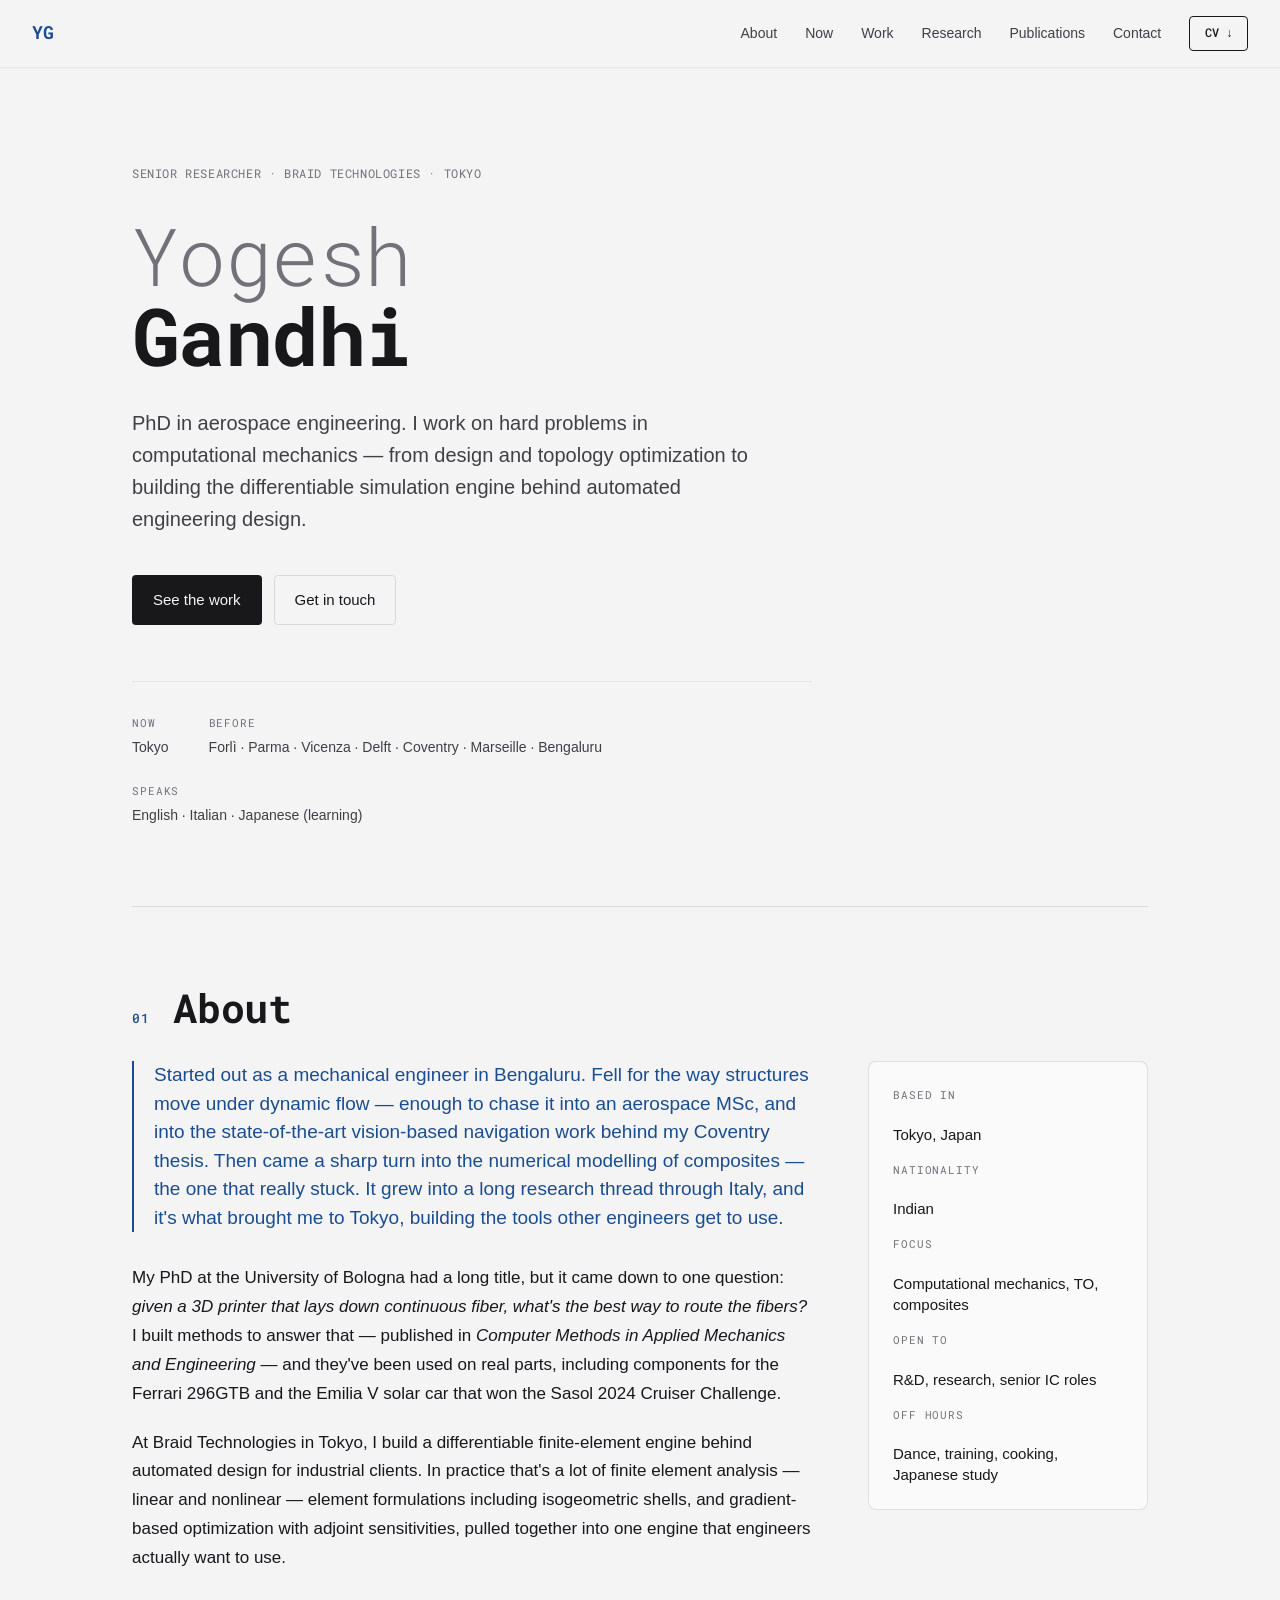
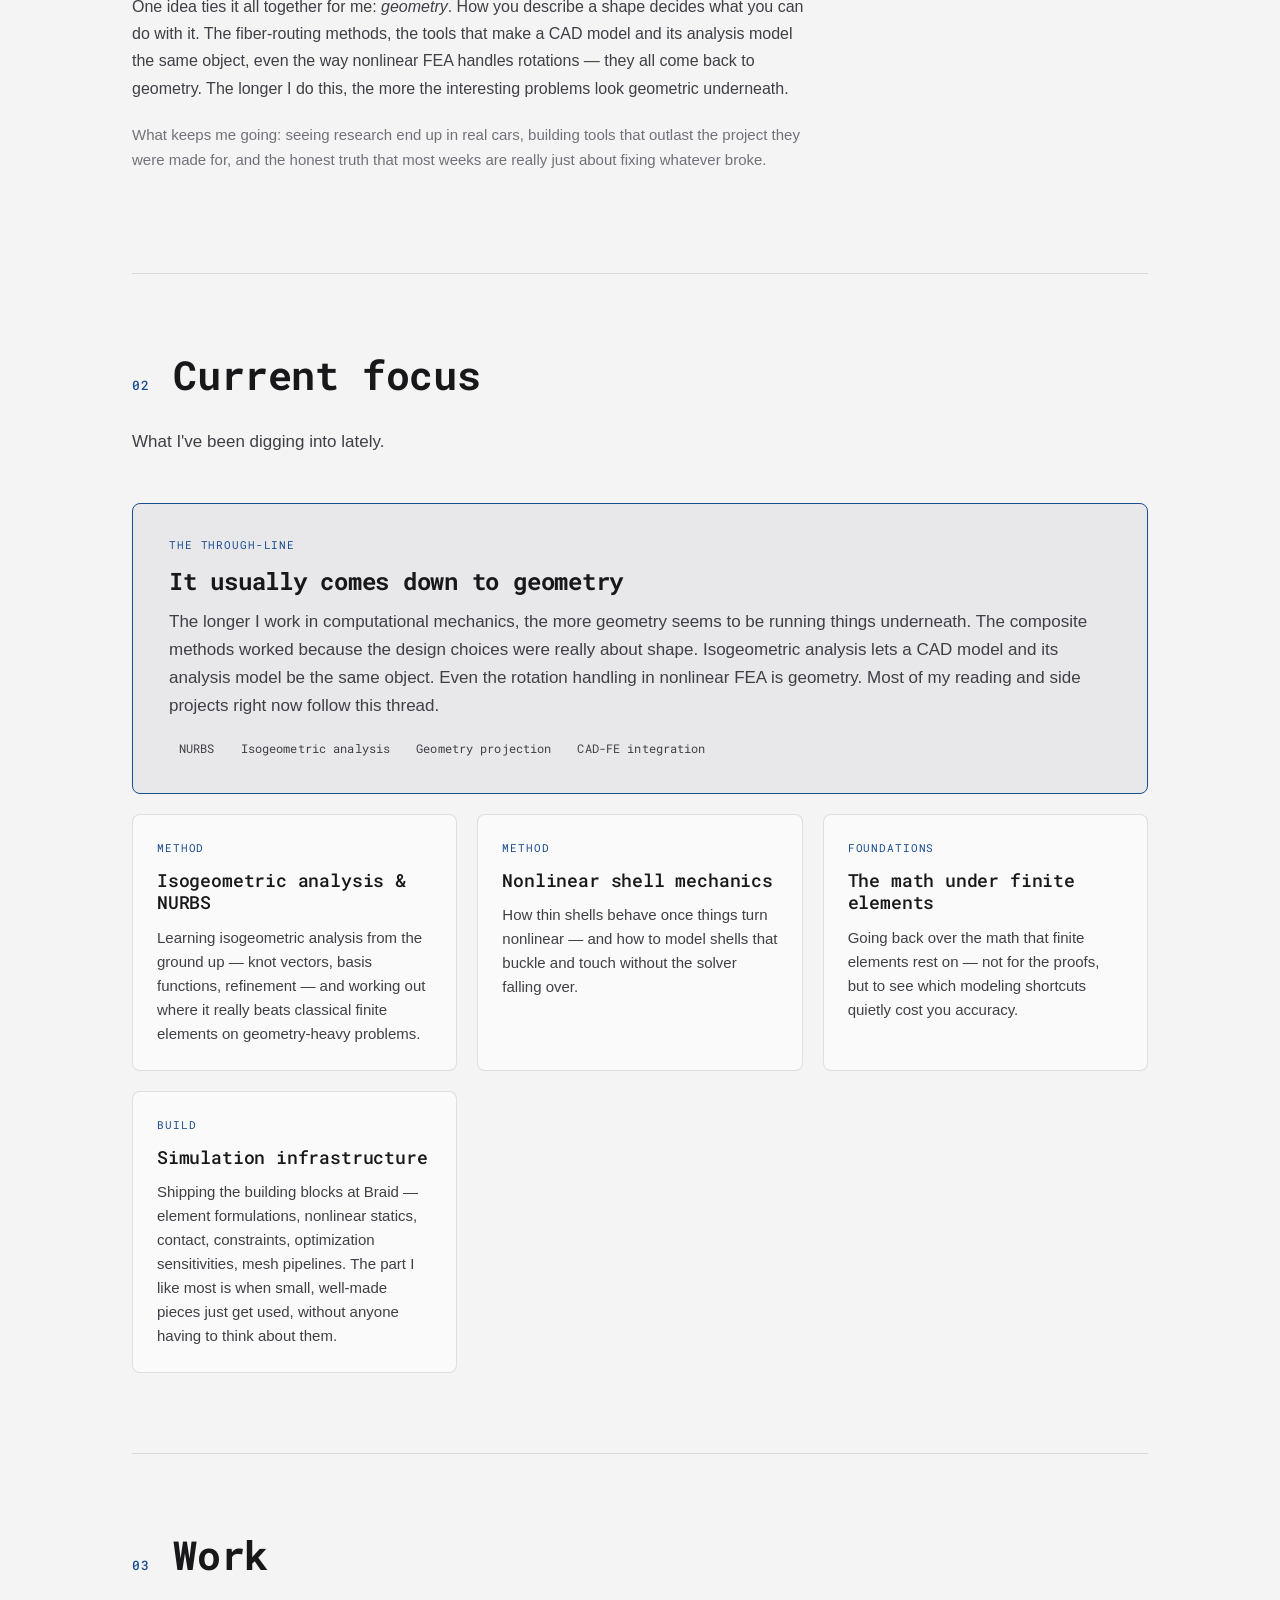
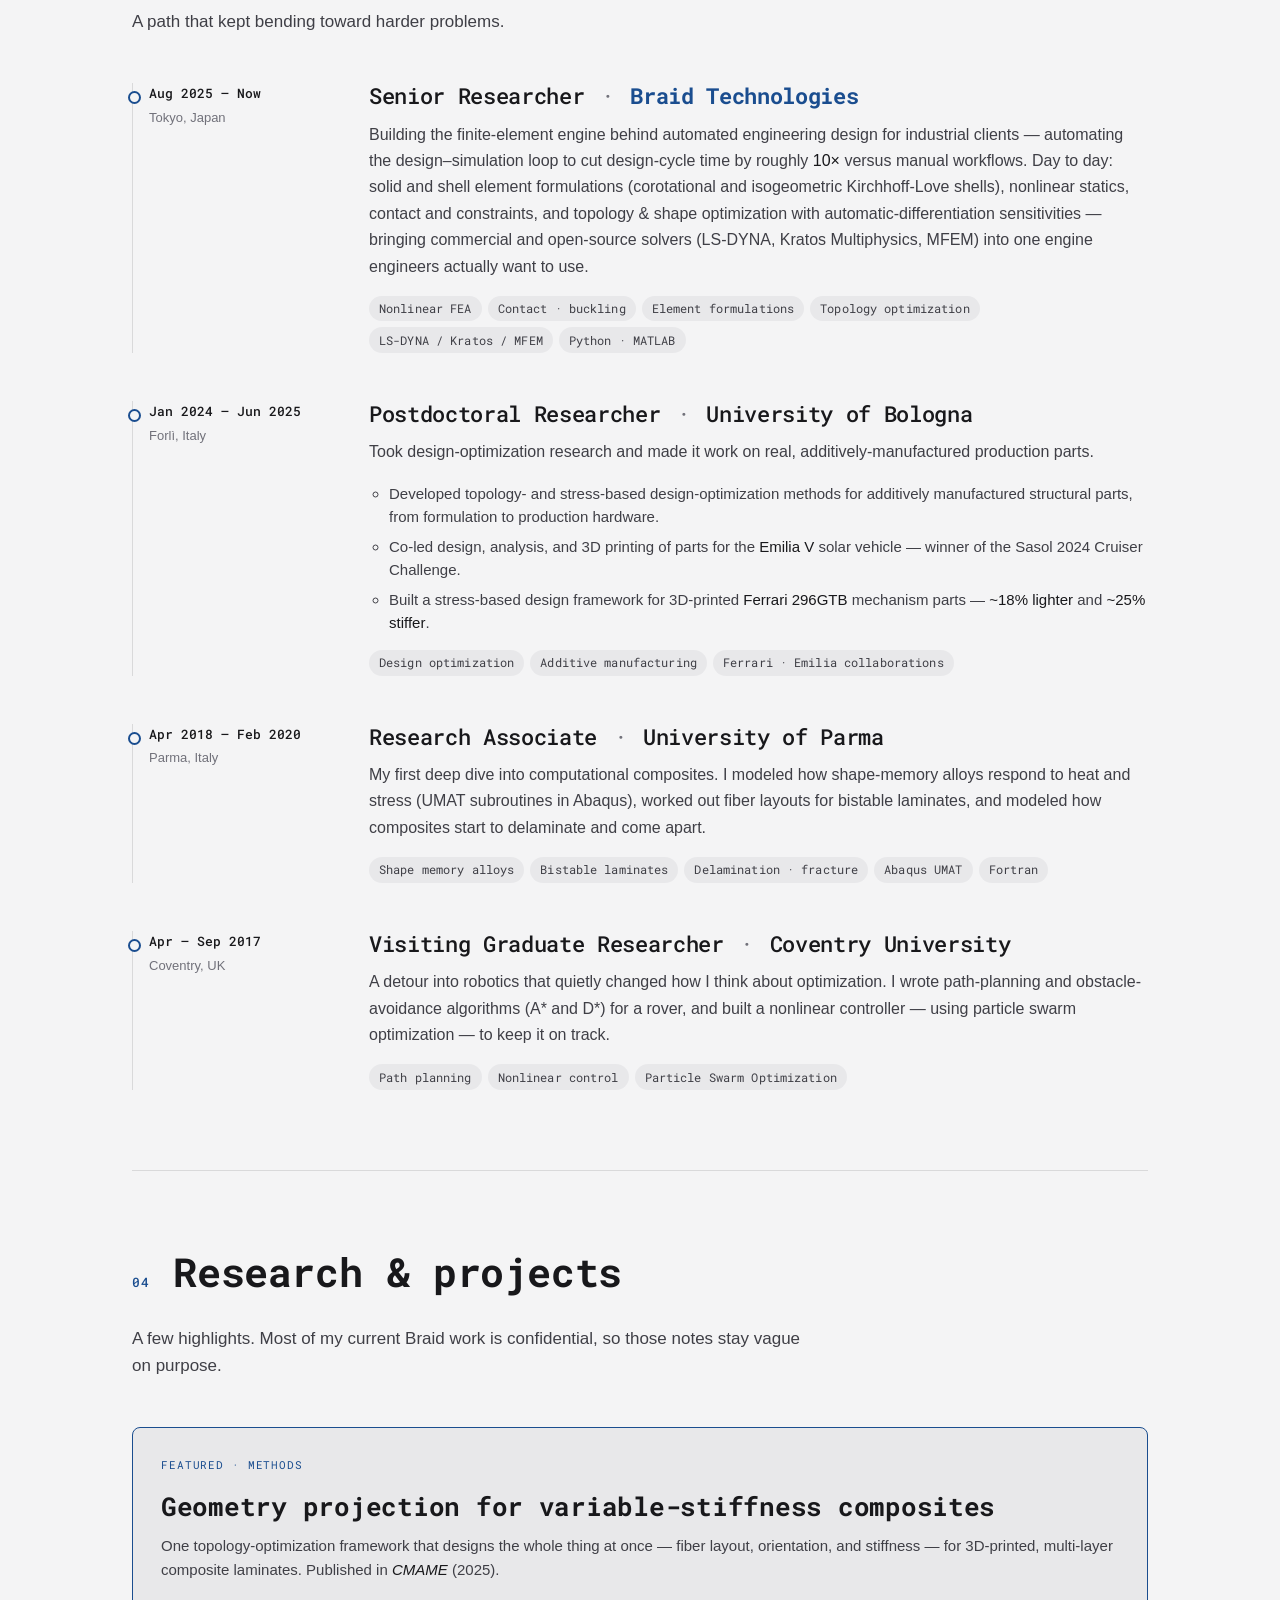
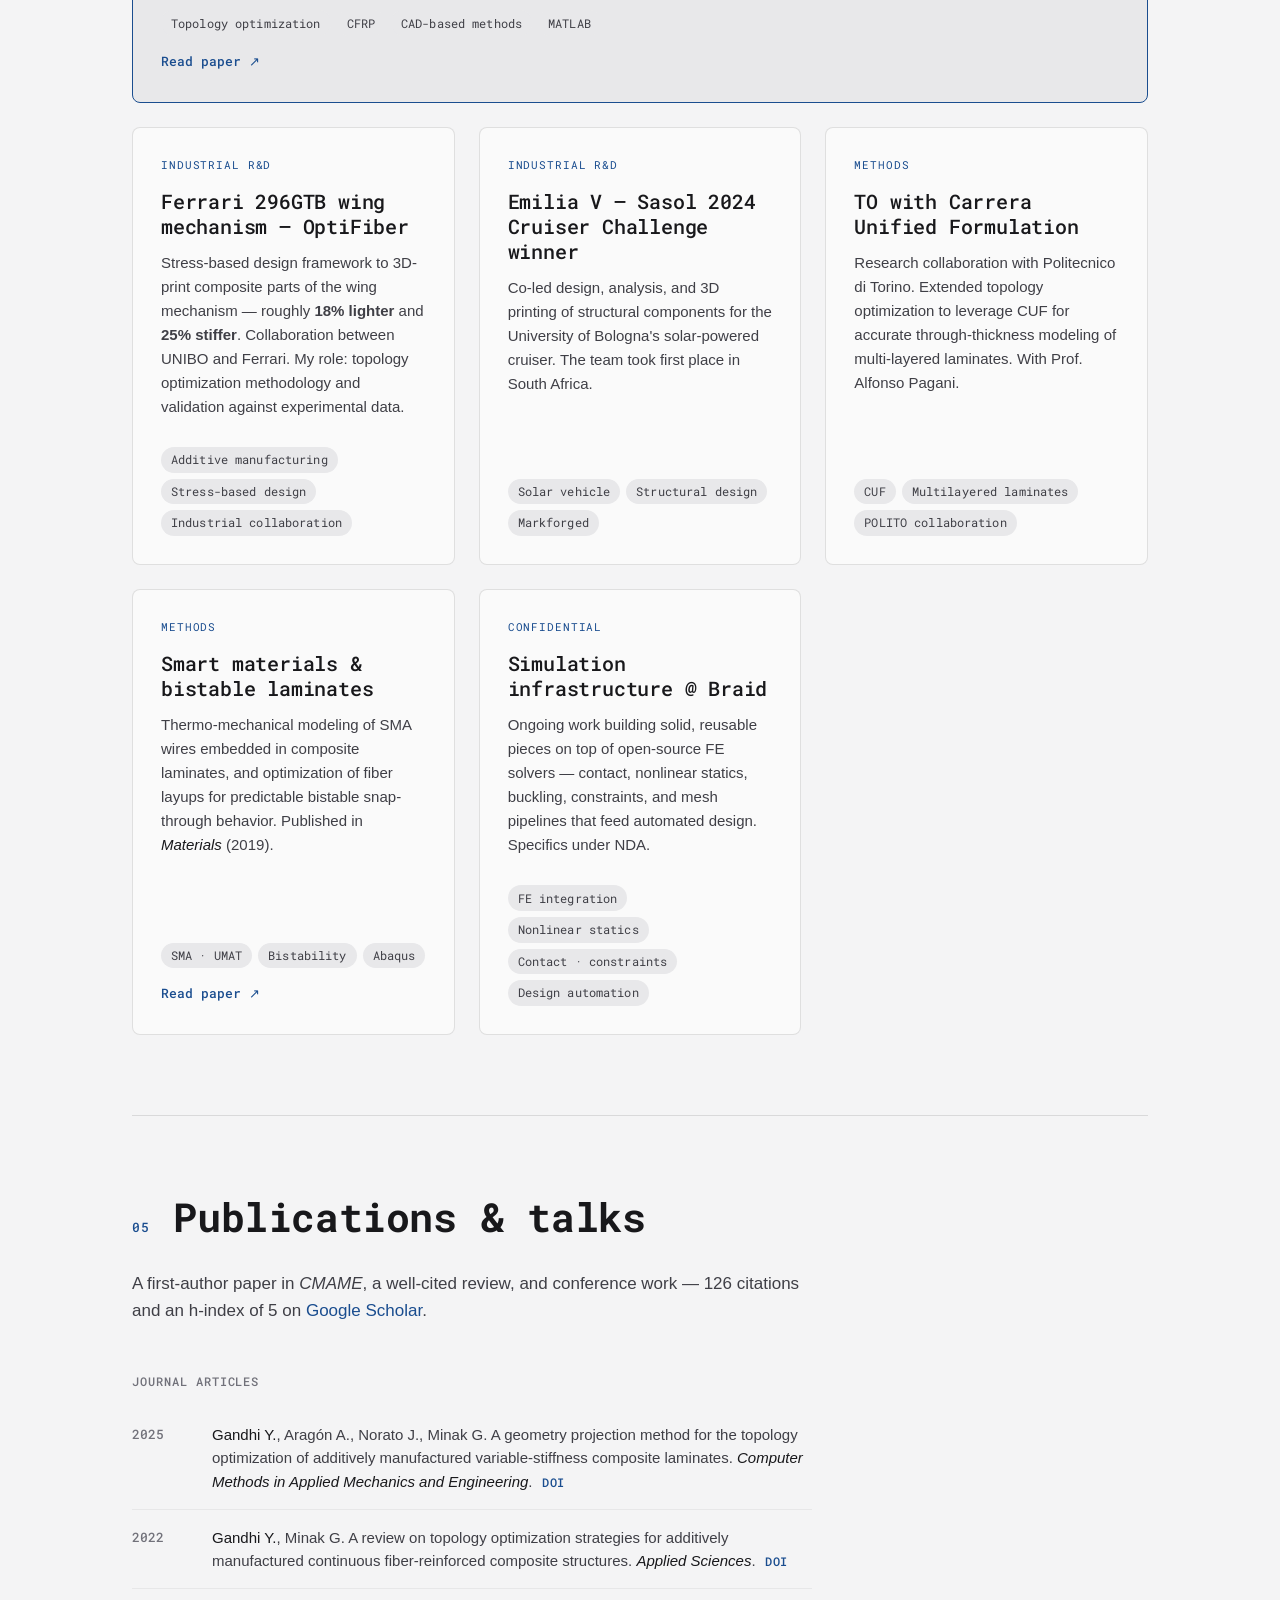
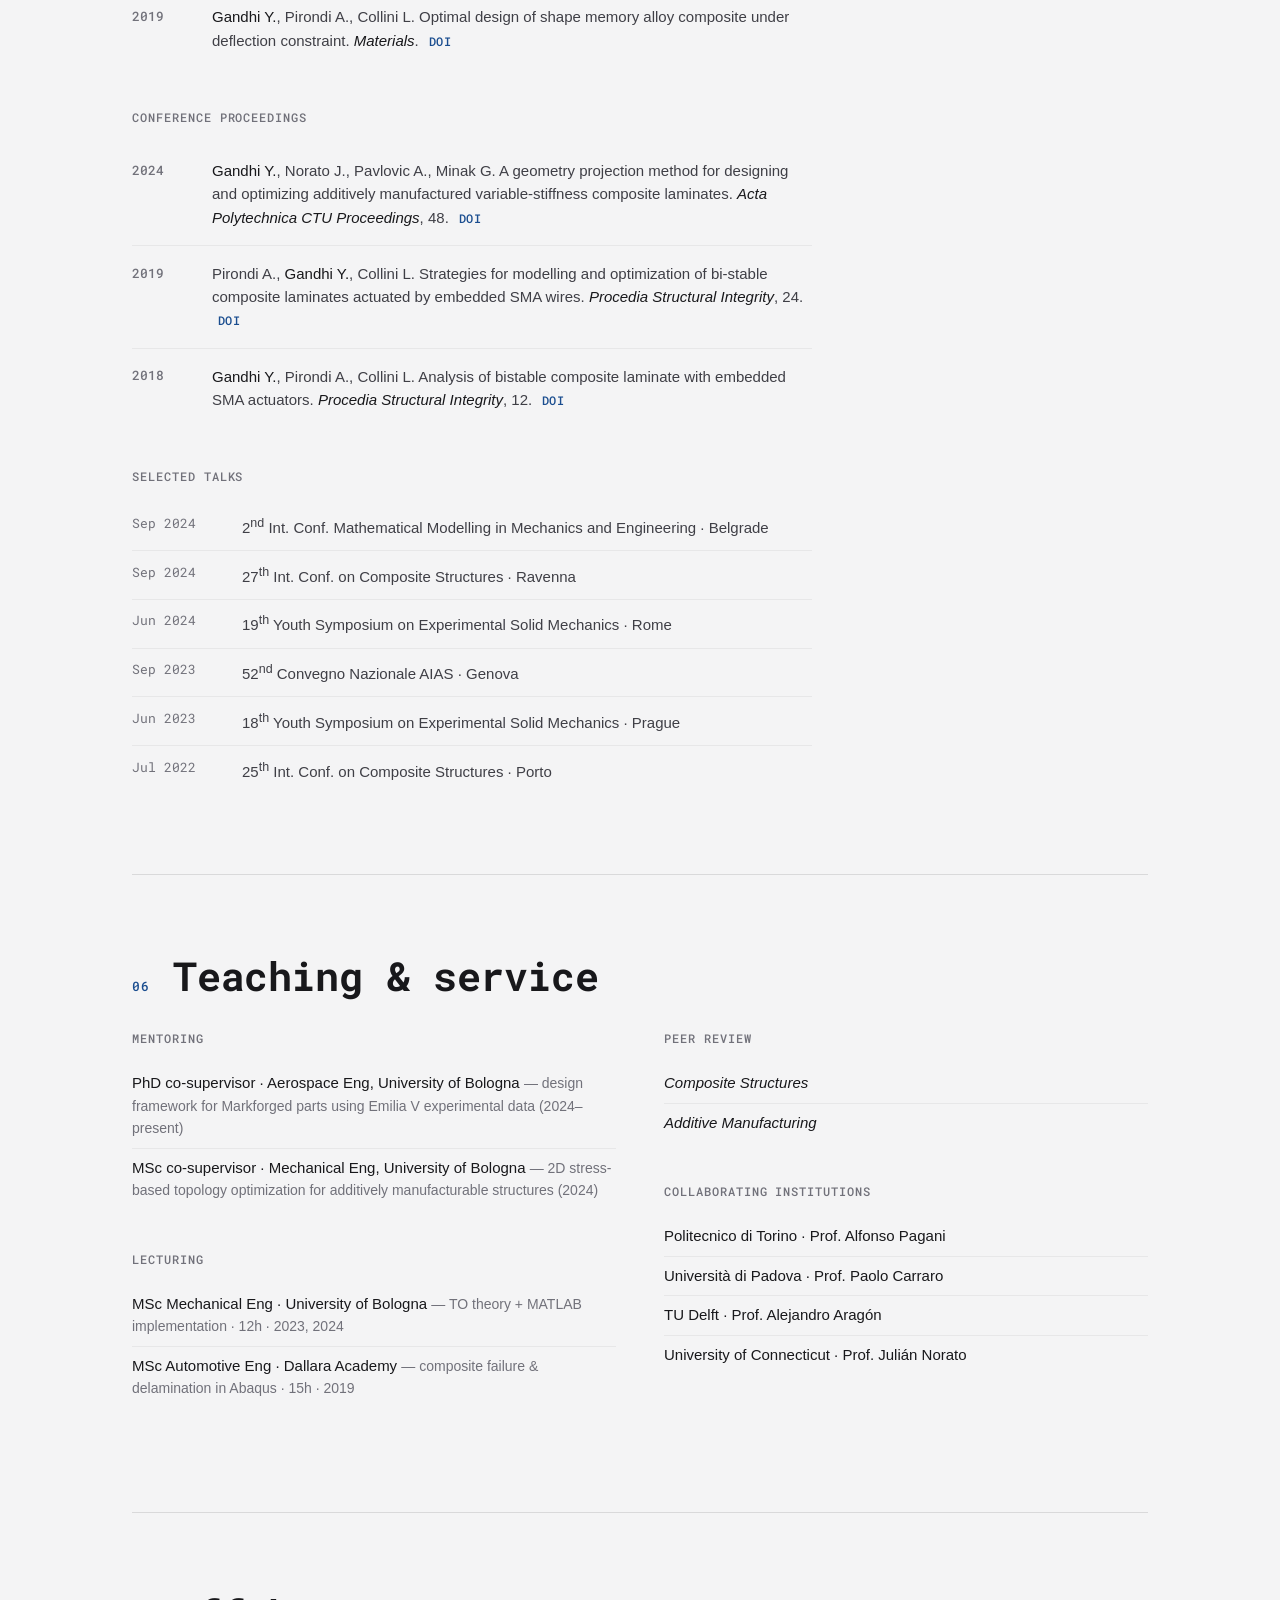
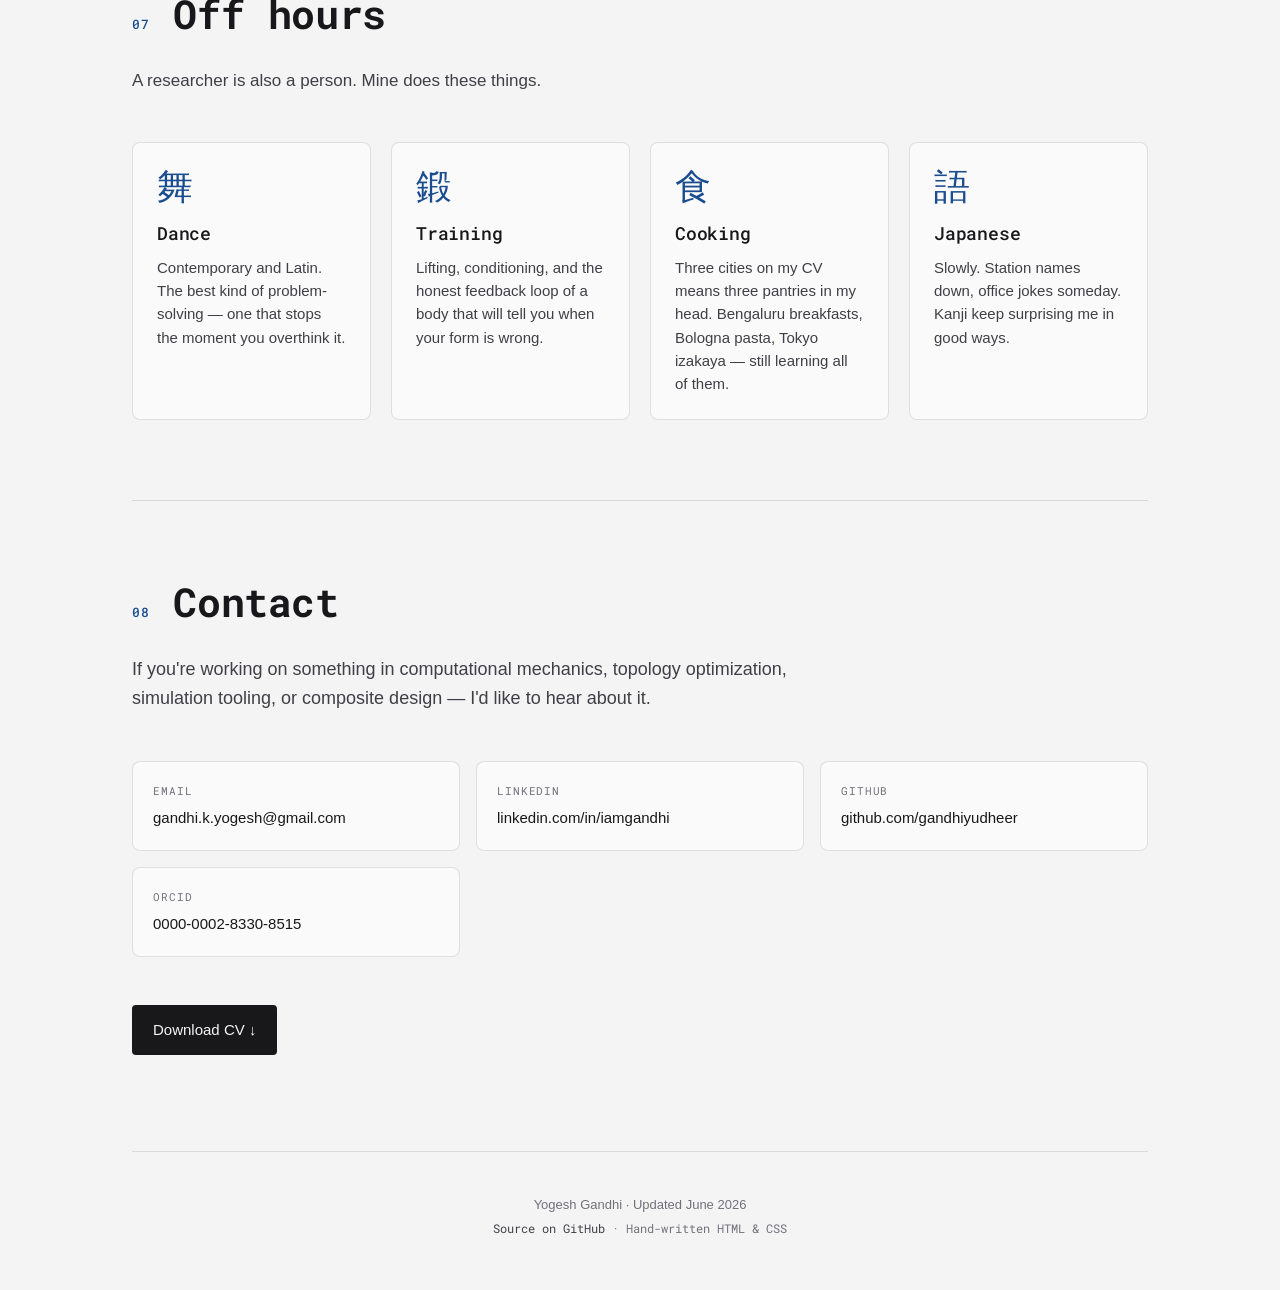
==== index.html @ bfd835a4 "Rewrite about-arc (aerospace/vision-nav → composites → Tokyo); refresh CV - Warmer narrative arc thr" ====
<!DOCTYPE html>
<html lang="en">
<head>
  <meta charset="UTF-8" />
  <meta name="viewport" content="width=device-width, initial-scale=1.0" />
  <title>Yogesh Gandhi — Computational Mechanics</title>
  <meta name="description" content="Yogesh Gandhi, PhD. Computational mechanics, finite element simulation, and design optimization. Senior Researcher at Braid Technologies, Tokyo." />
  <meta name="author" content="Yogesh Gandhi" />

  <meta property="og:title" content="Yogesh Gandhi — Computational Mechanics" />
  <meta property="og:description" content="PhD in Aerospace Engineering. Building a differentiable finite-element engine for automated engineering design. Currently at Braid Technologies, Tokyo." />
  <meta property="og:type" content="website" />
  <meta property="og:url" content="https://gandhiyudheer.github.io" />

  <link rel="icon" href="data:image/svg+xml,<svg xmlns=%22http://www.w3.org/2000/svg%22 viewBox=%220 0 100 100%22><rect width=%22100%22 height=%22100%22 fill=%22%231a4d8f%22/><text x=%2250%22 y=%2266%22 text-anchor=%22middle%22 font-size=%2248%22 font-family=%22ui-monospace,monospace%22 font-weight=%22700%22 fill=%22%23ffffff%22>YG</text></svg>" />

  <link rel="preconnect" href="https://fonts.googleapis.com" />
  <link rel="preconnect" href="https://fonts.gstatic.com" crossorigin />
  <link href="https://fonts.googleapis.com/css2?family=Roboto+Mono:ital,wght@0,300;0,400;0,500;0,700;1,400;1,500&display=swap" rel="stylesheet" />

  <link rel="stylesheet" href="styles.css" />
</head>
<body>

  <nav class="navbar" id="top">
    <a href="#top" class="nav-brand" aria-label="Home">
      <span class="nav-initials">YG</span>
    </a>
    <div class="nav-links">
      <a href="#about">About</a>
      <a href="#now">Now</a>
      <a href="#work">Work</a>
      <a href="#research">Research</a>
      <a href="#publications">Publications</a>
      <a href="#contact">Contact</a>
      <a href="cv.pdf?v=202607" class="nav-cv" target="_blank" rel="noopener">CV <span class="nav-arrow">↓</span></a>
    </div>
  </nav>

  <main>

    <section class="hero" id="home">
      <p class="hero-eyebrow">Senior Researcher · Braid Technologies · Tokyo</p>
      <h1 class="hero-name">
        <span class="hero-name-first">Yogesh</span>
        <span class="hero-name-last">Gandhi</span>
      </h1>
      <p class="hero-lede">
        PhD in aerospace engineering. I work on hard problems in computational mechanics — from design and topology optimization to building the differentiable simulation engine behind automated engineering design.
      </p>
      <div class="hero-actions">
        <a href="#work" class="btn btn-primary">See the work</a>
        <a href="#contact" class="btn btn-ghost">Get in touch</a>
      </div>
      <div class="hero-meta">
        <span class="hero-meta-item"><span class="hero-meta-label">Now</span> Tokyo</span>
        <span class="hero-meta-item"><span class="hero-meta-label">Before</span> Forlì · Parma · Vicenza · Delft · Coventry · Marseille · Bengaluru</span>
        <span class="hero-meta-item"><span class="hero-meta-label">Speaks</span> English · Italian · Japanese (learning)</span>
      </div>
    </section>

    <section class="section" id="about">
      <div class="section-head">
        <span class="section-number">01</span>
        <h2 class="section-title">About</h2>
      </div>
      <div class="about-grid">
        <div class="about-prose">
          <p class="about-arc">
            Started out as a mechanical engineer in Bengaluru. Fell for the way structures move under dynamic flow — enough to chase it into an aerospace MSc, and into the state-of-the-art vision-based navigation work behind my Coventry thesis. Then came a sharp turn into the numerical modelling of composites — the one that really stuck. It grew into a long research thread through Italy, and it's what brought me to Tokyo, building the tools other engineers get to use.
          </p>
          <p>
            My PhD at the <strong>University of Bologna</strong> had a long title, but it came down to one question: <em>given a 3D printer that lays down continuous fiber, what's the best way to route the fibers?</em> I built methods to answer that — published in <em>Computer Methods in Applied Mechanics and Engineering</em> — and they've been used on real parts, including components for the <strong>Ferrari 296GTB</strong> and the <strong>Emilia V</strong> solar car that won the Sasol 2024 Cruiser Challenge.
          </p>
          <p>
            At <strong>Braid Technologies</strong> in Tokyo, I build a differentiable finite-element engine behind automated design for industrial clients. In practice that's a lot of finite element analysis — linear and nonlinear — element formulations including isogeometric shells, and gradient-based optimization with adjoint sensitivities, pulled together into one engine that engineers actually want to use.
          </p>
          <p class="about-coda">
            One idea ties it all together for me: <em>geometry</em>. How you describe a shape decides what you can do with it. The fiber-routing methods, the tools that make a CAD model and its analysis model the same object, even the way nonlinear FEA handles rotations — they all come back to geometry. The longer I do this, the more the interesting problems look geometric underneath.
          </p>
          <p class="about-coda about-coda-soft">
            What keeps me going: seeing research end up in real cars, building tools that outlast the project they were made for, and the honest truth that most weeks are really just about fixing whatever broke.
          </p>
        </div>
        <aside class="about-card" aria-label="Quick facts">
          <dl>
            <dt>Based in</dt><dd>Tokyo, Japan</dd>
            <dt>Nationality</dt><dd>Indian</dd>
            <dt>Focus</dt><dd>Computational mechanics, TO, composites</dd>
            <dt>Open to</dt><dd>R&amp;D, research, senior IC roles</dd>
            <dt>Off hours</dt><dd>Dance, training, cooking, Japanese study</dd>
          </dl>
        </aside>
      </div>
    </section>

    <section class="section section-now" id="now">
      <div class="section-head">
        <span class="section-number">02</span>
        <h2 class="section-title">Current focus</h2>
      </div>
      <p class="section-lede">What I've been digging into lately.</p>

      <div class="now-grid">

        <article class="now-card now-card-lead">
          <span class="now-tag">The through-line</span>
          <h3>It usually comes down to geometry</h3>
          <p>
            The longer I work in computational mechanics, the more geometry seems to be running things underneath. The composite methods worked because the design choices were really about shape. Isogeometric analysis lets a CAD model and its analysis model be the same object. Even the rotation handling in nonlinear FEA is geometry. Most of my reading and side projects right now follow this thread.
          </p>
          <div class="pills">
            <span class="pill">NURBS</span>
            <span class="pill">Isogeometric analysis</span>
            <span class="pill">Geometry projection</span>
            <span class="pill">CAD-FE integration</span>
          </div>
        </article>

        <article class="now-card">
          <span class="now-tag">Method</span>
          <h3>Isogeometric analysis &amp; NURBS</h3>
          <p>
            Learning isogeometric analysis from the ground up — knot vectors, basis functions, refinement — and working out where it really beats classical finite elements on geometry-heavy problems.
          </p>
        </article>

        <article class="now-card">
          <span class="now-tag">Method</span>
          <h3>Nonlinear shell mechanics</h3>
          <p>
            How thin shells behave once things turn nonlinear — and how to model shells that buckle and touch without the solver falling over.
          </p>
        </article>

        <article class="now-card">
          <span class="now-tag">Foundations</span>
          <h3>The math under finite elements</h3>
          <p>
            Going back over the math that finite elements rest on — not for the proofs, but to see which modeling shortcuts quietly cost you accuracy.
          </p>
        </article>

        <article class="now-card">
          <span class="now-tag">Build</span>
          <h3>Simulation infrastructure</h3>
          <p>
            Shipping the building blocks at Braid — element formulations, nonlinear statics, contact, constraints, optimization sensitivities, mesh pipelines. The part I like most is when small, well-made pieces just get used, without anyone having to think about them.
          </p>
        </article>

      </div>
    </section>

    <section class="section" id="work">
      <div class="section-head">
        <span class="section-number">03</span>
        <h2 class="section-title">Work</h2>
      </div>
      <p class="section-lede">A path that kept bending toward harder problems.</p>

      <ol class="timeline">

        <li class="timeline-item">
          <div class="timeline-when">
            <span class="timeline-date">Aug 2025 — Now</span>
            <span class="timeline-place">Tokyo, Japan</span>
          </div>
          <div class="timeline-what">
            <h3><span class="timeline-role">Senior Researcher</span> <span class="timeline-at">·</span> <a href="https://braid.tech/" target="_blank" rel="noopener">Braid Technologies</a></h3>
            <p>
              Building the finite-element engine behind automated engineering design for industrial clients — automating the design–simulation loop to cut design-cycle time by roughly <strong>10×</strong> versus manual workflows. Day to day: solid and shell element formulations (corotational and isogeometric Kirchhoff-Love shells), nonlinear statics, contact and constraints, and topology &amp; shape optimization with automatic-differentiation sensitivities — bringing commercial and open-source solvers (LS-DYNA, Kratos Multiphysics, MFEM) into one engine engineers actually want to use.
            </p>
            <div class="pills">
              <span class="pill">Nonlinear FEA</span>
              <span class="pill">Contact · buckling</span>
              <span class="pill">Element formulations</span>
              <span class="pill">Topology optimization</span>
              <span class="pill">LS-DYNA / Kratos / MFEM</span>
              <span class="pill">Python · MATLAB</span>
            </div>
          </div>
        </li>

        <li class="timeline-item">
          <div class="timeline-when">
            <span class="timeline-date">Jan 2024 — Jun 2025</span>
            <span class="timeline-place">Forlì, Italy</span>
          </div>
          <div class="timeline-what">
            <h3><span class="timeline-role">Postdoctoral Researcher</span> <span class="timeline-at">·</span> University of Bologna</h3>
            <p>
              Took design-optimization research and made it work on real, additively-manufactured production parts.
            </p>
            <ul>
              <li>Developed topology- and stress-based design-optimization methods for additively manufactured structural parts, from formulation to production hardware.</li>
              <li>Co-led design, analysis, and 3D printing of parts for the <strong>Emilia V</strong> solar vehicle — winner of the Sasol 2024 Cruiser Challenge.</li>
              <li>Built a stress-based design framework for 3D-printed <strong>Ferrari 296GTB</strong> mechanism parts — <strong>~18% lighter</strong> and <strong>~25% stiffer</strong>.</li>
            </ul>
            <div class="pills">
              <span class="pill">Design optimization</span>
              <span class="pill">Additive manufacturing</span>
              <span class="pill">Ferrari · Emilia collaborations</span>
            </div>
          </div>
        </li>

        <li class="timeline-item">
          <div class="timeline-when">
            <span class="timeline-date">Apr 2018 — Feb 2020</span>
            <span class="timeline-place">Parma, Italy</span>
          </div>
          <div class="timeline-what">
            <h3><span class="timeline-role">Research Associate</span> <span class="timeline-at">·</span> University of Parma</h3>
            <p>
              My first deep dive into computational composites. I modeled how shape-memory alloys respond to heat and stress (UMAT subroutines in Abaqus), worked out fiber layouts for bistable laminates, and modeled how composites start to delaminate and come apart.
            </p>
            <div class="pills">
              <span class="pill">Shape memory alloys</span>
              <span class="pill">Bistable laminates</span>
              <span class="pill">Delamination · fracture</span>
              <span class="pill">Abaqus UMAT</span>
              <span class="pill">Fortran</span>
            </div>
          </div>
        </li>

        <li class="timeline-item">
          <div class="timeline-when">
            <span class="timeline-date">Apr — Sep 2017</span>
            <span class="timeline-place">Coventry, UK</span>
          </div>
          <div class="timeline-what">
            <h3><span class="timeline-role">Visiting Graduate Researcher</span> <span class="timeline-at">·</span> Coventry University</h3>
            <p>
              A detour into robotics that quietly changed how I think about optimization. I wrote path-planning and obstacle-avoidance algorithms (A* and D*) for a rover, and built a nonlinear controller — using particle swarm optimization — to keep it on track.
            </p>
            <div class="pills">
              <span class="pill">Path planning</span>
              <span class="pill">Nonlinear control</span>
              <span class="pill">Particle Swarm Optimization</span>
            </div>
          </div>
        </li>

      </ol>
    </section>

    <section class="section" id="research">
      <div class="section-head">
        <span class="section-number">04</span>
        <h2 class="section-title">Research &amp; projects</h2>
      </div>
      <p class="section-lede">A few highlights. Most of my current Braid work is confidential, so those notes stay vague on purpose.</p>

      <div class="project-grid">

        <article class="project-card project-featured">
          <span class="project-tag">Featured · Methods</span>
          <h3>Geometry projection for variable-stiffness composites</h3>
          <p>
            One topology-optimization framework that designs the whole thing at once — fiber layout, orientation, and stiffness — for 3D-printed, multi-layer composite laminates. Published in <em>CMAME</em> (2025).
          </p>
          <div class="pills">
            <span class="pill">Topology optimization</span>
            <span class="pill">CFRP</span>
            <span class="pill">CAD-based methods</span>
            <span class="pill">MATLAB</span>
          </div>
          <div class="project-links">
            <a href="https://doi.org/10.1016/j.cma.2024.117663" target="_blank" rel="noopener">Read paper ↗</a>
          </div>
        </article>

        <article class="project-card">
          <span class="project-tag">Industrial R&amp;D</span>
          <h3>Ferrari 296GTB wing mechanism — OptiFiber</h3>
          <p>
            Stress-based design framework to 3D-print composite parts of the wing mechanism — roughly <strong>18% lighter</strong> and <strong>25% stiffer</strong>. Collaboration between UNIBO and Ferrari. My role: topology optimization methodology and validation against experimental data.
          </p>
          <div class="pills">
            <span class="pill">Additive manufacturing</span>
            <span class="pill">Stress-based design</span>
            <span class="pill">Industrial collaboration</span>
          </div>
        </article>

        <article class="project-card">
          <span class="project-tag">Industrial R&amp;D</span>
          <h3>Emilia V — Sasol 2024 Cruiser Challenge winner</h3>
          <p>
            Co-led design, analysis, and 3D printing of structural components for the University of Bologna's solar-powered cruiser. The team took first place in South Africa.
          </p>
          <div class="pills">
            <span class="pill">Solar vehicle</span>
            <span class="pill">Structural design</span>
            <span class="pill">Markforged</span>
          </div>
        </article>

        <article class="project-card">
          <span class="project-tag">Methods</span>
          <h3>TO with Carrera Unified Formulation</h3>
          <p>
            Research collaboration with Politecnico di Torino. Extended topology optimization to leverage CUF for accurate through-thickness modeling of multi-layered laminates. With Prof. Alfonso Pagani.
          </p>
          <div class="pills">
            <span class="pill">CUF</span>
            <span class="pill">Multilayered laminates</span>
            <span class="pill">POLITO collaboration</span>
          </div>
        </article>

        <article class="project-card">
          <span class="project-tag">Methods</span>
          <h3>Smart materials &amp; bistable laminates</h3>
          <p>
            Thermo-mechanical modeling of SMA wires embedded in composite laminates, and optimization of fiber layups for predictable bistable snap-through behavior. Published in <em>Materials</em> (2019).
          </p>
          <div class="pills">
            <span class="pill">SMA · UMAT</span>
            <span class="pill">Bistability</span>
            <span class="pill">Abaqus</span>
          </div>
          <div class="project-links">
            <a href="https://doi.org/10.3390/ma12111733" target="_blank" rel="noopener">Read paper ↗</a>
          </div>
        </article>

        <article class="project-card">
          <span class="project-tag">Confidential</span>
          <h3>Simulation infrastructure @ Braid</h3>
          <p>
            Ongoing work building solid, reusable pieces on top of open-source FE solvers — contact, nonlinear statics, buckling, constraints, and mesh pipelines that feed automated design. Specifics under NDA.
          </p>
          <div class="pills">
            <span class="pill">FE integration</span>
            <span class="pill">Nonlinear statics</span>
            <span class="pill">Contact · constraints</span>
            <span class="pill">Design automation</span>
          </div>
        </article>

      </div>
    </section>

    <section class="section" id="publications">
      <div class="section-head">
        <span class="section-number">05</span>
        <h2 class="section-title">Publications &amp; talks</h2>
      </div>

      <p class="section-lede">A first-author paper in <em>CMAME</em>, a well-cited review, and conference work — 126 citations and an h-index of 5 on <a href="https://scholar.google.com/citations?user=c4dBPtQAAAAJ" target="_blank" rel="noopener">Google Scholar</a>.</p>

      <h3 class="subheading">Journal articles</h3>
      <ol class="pub-list">
        <li>
          <span class="pub-year">2025</span>
          <span class="pub-body">
            <strong>Gandhi Y.</strong>, Aragón A., Norato J., Minak G. A geometry projection method for the topology optimization of additively manufactured variable-stiffness composite laminates. <em>Computer Methods in Applied Mechanics and Engineering</em>.
            <a href="https://doi.org/10.1016/j.cma.2024.117663" target="_blank" rel="noopener">DOI</a>
          </span>
        </li>
        <li>
          <span class="pub-year">2022</span>
          <span class="pub-body">
            <strong>Gandhi Y.</strong>, Minak G. A review on topology optimization strategies for additively manufactured continuous fiber-reinforced composite structures. <em>Applied Sciences</em>.
            <a href="https://doi.org/10.3390/app122111211" target="_blank" rel="noopener">DOI</a>
          </span>
        </li>
        <li>
          <span class="pub-year">2019</span>
          <span class="pub-body">
            <strong>Gandhi Y.</strong>, Pirondi A., Collini L. Optimal design of shape memory alloy composite under deflection constraint. <em>Materials</em>.
            <a href="https://doi.org/10.3390/ma12111733" target="_blank" rel="noopener">DOI</a>
          </span>
        </li>
      </ol>

      <h3 class="subheading">Conference proceedings</h3>
      <ol class="pub-list">
        <li>
          <span class="pub-year">2024</span>
          <span class="pub-body">
            <strong>Gandhi Y.</strong>, Norato J., Pavlovic A., Minak G. A geometry projection method for designing and optimizing additively manufactured variable-stiffness composite laminates. <em>Acta Polytechnica CTU Proceedings</em>, 48.
            <a href="https://doi.org/10.14311/app.2024.48.0022" target="_blank" rel="noopener">DOI</a>
          </span>
        </li>
        <li>
          <span class="pub-year">2019</span>
          <span class="pub-body">
            Pirondi A., <strong>Gandhi Y.</strong>, Collini L. Strategies for modelling and optimization of bi-stable composite laminates actuated by embedded SMA wires. <em>Procedia Structural Integrity</em>, 24.
            <a href="https://doi.org/10.1016/j.prostr.2020.02.042" target="_blank" rel="noopener">DOI</a>
          </span>
        </li>
        <li>
          <span class="pub-year">2018</span>
          <span class="pub-body">
            <strong>Gandhi Y.</strong>, Pirondi A., Collini L. Analysis of bistable composite laminate with embedded SMA actuators. <em>Procedia Structural Integrity</em>, 12.
            <a href="https://doi.org/10.1016/j.prostr.2018.11.075" target="_blank" rel="noopener">DOI</a>
          </span>
        </li>
      </ol>

      <h3 class="subheading">Selected talks</h3>
      <ul class="talk-list">
        <li><span class="talk-date">Sep 2024</span><span>2<sup>nd</sup> Int. Conf. Mathematical Modelling in Mechanics and Engineering · Belgrade</span></li>
        <li><span class="talk-date">Sep 2024</span><span>27<sup>th</sup> Int. Conf. on Composite Structures · Ravenna</span></li>
        <li><span class="talk-date">Jun 2024</span><span>19<sup>th</sup> Youth Symposium on Experimental Solid Mechanics · Rome</span></li>
        <li><span class="talk-date">Sep 2023</span><span>52<sup>nd</sup> Convegno Nazionale AIAS · Genova</span></li>
        <li><span class="talk-date">Jun 2023</span><span>18<sup>th</sup> Youth Symposium on Experimental Solid Mechanics · Prague</span></li>
        <li><span class="talk-date">Jul 2022</span><span>25<sup>th</sup> Int. Conf. on Composite Structures · Porto</span></li>
      </ul>
    </section>

    <section class="section" id="teaching">
      <div class="section-head">
        <span class="section-number">06</span>
        <h2 class="section-title">Teaching &amp; service</h2>
      </div>

      <div class="two-col">
        <div>
          <h3 class="subheading">Mentoring</h3>
          <ul class="plain-list">
            <li><span class="lead">PhD co-supervisor</span> · Aerospace Eng, University of Bologna <span class="muted">— design framework for Markforged parts using Emilia V experimental data (2024–present)</span></li>
            <li><span class="lead">MSc co-supervisor</span> · Mechanical Eng, University of Bologna <span class="muted">— 2D stress-based topology optimization for additively manufacturable structures (2024)</span></li>
          </ul>

          <h3 class="subheading">Lecturing</h3>
          <ul class="plain-list">
            <li><span class="lead">MSc Mechanical Eng</span> · University of Bologna <span class="muted">— TO theory + MATLAB implementation · 12h · 2023, 2024</span></li>
            <li><span class="lead">MSc Automotive Eng</span> · Dallara Academy <span class="muted">— composite failure &amp; delamination in Abaqus · 15h · 2019</span></li>
          </ul>
        </div>
        <div>
          <h3 class="subheading">Peer review</h3>
          <ul class="plain-list">
            <li><em>Composite Structures</em></li>
            <li><em>Additive Manufacturing</em></li>
          </ul>

          <h3 class="subheading">Collaborating institutions</h3>
          <ul class="plain-list">
            <li>Politecnico di Torino · Prof. Alfonso Pagani</li>
            <li>Università di Padova · Prof. Paolo Carraro</li>
            <li>TU Delft · Prof. Alejandro Aragón</li>
            <li>University of Connecticut · Prof. Julián Norato</li>
          </ul>
        </div>
      </div>
    </section>

    <section class="section" id="off-hours">
      <div class="section-head">
        <span class="section-number">07</span>
        <h2 class="section-title">Off hours</h2>
      </div>
      <p class="section-lede">A researcher is also a person. Mine does these things.</p>

      <div class="interests-grid">
        <div class="interest">
          <div class="interest-glyph">舞</div>
          <h3>Dance</h3>
          <p>Contemporary and Latin. The best kind of problem-solving — one that stops the moment you overthink it.</p>
        </div>
        <div class="interest">
          <div class="interest-glyph">鍛</div>
          <h3>Training</h3>
          <p>Lifting, conditioning, and the honest feedback loop of a body that will tell you when your form is wrong.</p>
        </div>
        <div class="interest">
          <div class="interest-glyph">食</div>
          <h3>Cooking</h3>
          <p>Three cities on my CV means three pantries in my head. Bengaluru breakfasts, Bologna pasta, Tokyo izakaya — still learning all of them.</p>
        </div>
        <div class="interest">
          <div class="interest-glyph">語</div>
          <h3>Japanese</h3>
          <p>Slowly. Station names down, office jokes someday. Kanji keep surprising me in good ways.</p>
        </div>
      </div>
    </section>

    <section class="section section-contact" id="contact">
      <div class="section-head">
        <span class="section-number">08</span>
        <h2 class="section-title">Contact</h2>
      </div>
      <p class="contact-lede">If you're working on something in computational mechanics, topology optimization, simulation tooling, or composite design — I'd like to hear about it.</p>

      <div class="contact-grid">
        <a href="mailto:gandhi.k.yogesh@gmail.com" class="contact-link">
          <span class="contact-label">Email</span>
          <span class="contact-value">gandhi.k.yogesh@gmail.com</span>
        </a>
        <a href="https://www.linkedin.com/in/iamgandhi" target="_blank" rel="noopener" class="contact-link">
          <span class="contact-label">LinkedIn</span>
          <span class="contact-value">linkedin.com/in/iamgandhi</span>
        </a>
        <a href="https://github.com/gandhiyudheer" target="_blank" rel="noopener" class="contact-link">
          <span class="contact-label">GitHub</span>
          <span class="contact-value">github.com/gandhiyudheer</span>
        </a>
        <a href="https://orcid.org/0000-0002-8330-8515" target="_blank" rel="noopener" class="contact-link">
          <span class="contact-label">ORCID</span>
          <span class="contact-value">0000-0002-8330-8515</span>
        </a>
      </div>

      <div class="contact-cta">
        <a href="cv.pdf?v=202606" class="btn btn-primary" target="_blank" rel="noopener">Download CV ↓</a>
      </div>
    </section>

    <footer class="footer">
      <p>Yogesh Gandhi · Updated June 2026</p>
      <p class="footer-sub"><a href="https://github.com/gandhiyudheer/gandhiyudheer.github.io" target="_blank" rel="noopener">Source on GitHub</a> · Hand-written HTML &amp; CSS</p>
    </footer>

  </main>

</body>
</html>
---- styles.css ----
/* ================================================================
   Yogesh Gandhi — Personal Site
   Technical aesthetic · cool neutral · Roboto Mono display
   ================================================================ */

:root {
  /* Palette — cool neutral with engineering-blue accent (matches CV link blue) */
  --bg:          #f4f4f5;      /* cool light gray */
  --bg-raised:   #fafafa;      /* lifted surface */
  --bg-sunken:   #e8e8ea;      /* recessed surface */
  --ink:         #18181b;      /* near-black, neutral */
  --ink-soft:    #3f3f46;      /* body text muted */
  --ink-faint:   #71717a;      /* tertiary text */
  --line:        rgba(24, 24, 27, 0.12);
  --line-soft:   rgba(24, 24, 27, 0.06);
  --accent:      #1a4d8f;      /* engineering blue — same as CV links */
  --accent-deep: #133a6b;      /* hover/active */

  /* Typography — Roboto Mono for display/labels, neutral sans (Arial) for body */
  --font-display: 'Roboto Mono', ui-monospace, 'SF Mono', Menlo, monospace;
  --font-body:    Arial, 'Helvetica Neue', Helvetica, system-ui, -apple-system, sans-serif;
  --font-mono:    'Roboto Mono', ui-monospace, 'SF Mono', Menlo, monospace;

  /* Layout */
  --page-max:    1080px;
  --prose-max:   680px;
  --radius:      4px;
  --radius-lg:   8px;

  /* Motion */
  --ease:        cubic-bezier(0.22, 0.8, 0.3, 1);
}

@media (prefers-color-scheme: dark) {
  :root {
    --bg:          #0e1116;
    --bg-raised:   #161b22;
    --bg-sunken:   #0a0d11;
    --ink:         #e6edf3;
    --ink-soft:    #b0b8c0;
    --ink-faint:   #6e7681;
    --line:        rgba(230, 237, 243, 0.12);
    --line-soft:   rgba(230, 237, 243, 0.06);
    --accent:      #4d8fd6;
    --accent-deep: #74a9e0;
  }
}

* { box-sizing: border-box; }

html {
  font-size: 16px;
  scroll-behavior: smooth;
  scroll-padding-top: 72px;
}

body {
  margin: 0;
  font-family: var(--font-body);
  font-weight: 400;
  line-height: 1.6;
  color: var(--ink);
  background: var(--bg);
  -webkit-font-smoothing: antialiased;
  -moz-osx-font-smoothing: grayscale;
  font-feature-settings: "kern", "liga", "calt";
}

a {
  color: var(--accent);
  text-decoration: none;
  transition: color 0.15s var(--ease);
}

a:hover {
  color: var(--accent-deep);
}

/* ================================================================
   NAVBAR
   ================================================================ */

.navbar {
  position: sticky;
  top: 0;
  z-index: 50;
  display: flex;
  align-items: center;
  justify-content: space-between;
  padding: 1rem 2rem;
  background: rgba(244, 244, 245, 0.85);
  backdrop-filter: blur(10px);
  -webkit-backdrop-filter: blur(10px);
  border-bottom: 1px solid var(--line-soft);
}

@media (prefers-color-scheme: dark) {
  .navbar {
    background: rgba(14, 17, 22, 0.85);
  }
}

.nav-brand {
  font-family: var(--font-display);
  font-weight: 700;
  font-size: 1.1rem;
  color: var(--accent);
  letter-spacing: 0.02em;
}

.nav-links {
  display: flex;
  align-items: center;
  gap: 1.75rem;
  font-size: 0.875rem;
  font-weight: 400;
}

.nav-links a {
  color: var(--ink-soft);
  transition: color 0.15s var(--ease);
}

.nav-links a:hover {
  color: var(--ink);
}

.nav-cv {
  padding: 0.4rem 0.9rem;
  border: 1px solid var(--ink);
  border-radius: var(--radius);
  color: var(--ink) !important;
  font-weight: 500;
  font-family: var(--font-mono);
  font-size: 0.75rem;
  letter-spacing: 0.02em;
  transition: all 0.2s var(--ease);
}

.nav-cv:hover {
  background: var(--ink);
  color: var(--bg) !important;
}

.nav-arrow {
  font-family: var(--font-body);
}

@media (max-width: 700px) {
  .navbar { padding: 0.75rem 1.25rem; }
  .nav-links { gap: 1rem; font-size: 0.8125rem; }
  .nav-links a:not(.nav-cv) { display: none; }
  .nav-links a:nth-last-child(-n+3) { display: inline; }
}

@media (max-width: 480px) {
  .nav-links a:not(.nav-cv) { display: none; }
}

/* ================================================================
   MAIN LAYOUT
   ================================================================ */

main {
  max-width: var(--page-max);
  margin: 0 auto;
  padding: 0 2rem;
}

@media (max-width: 700px) {
  main { padding: 0 1.25rem; }
}

/* ================================================================
   HERO
   ================================================================ */

.hero {
  padding: 6rem 0 5rem;
  max-width: var(--prose-max);
  animation: fade-up 0.9s var(--ease) 0.1s both;
}

.hero-eyebrow {
  font-family: var(--font-mono);
  font-size: 0.75rem;
  letter-spacing: 0.05em;
  color: var(--ink-faint);
  text-transform: uppercase;
  margin: 0 0 2rem;
}

.hero-name {
  font-family: var(--font-display);
  font-weight: 500;
  font-size: clamp(2.75rem, 7vw, 5rem);
  line-height: 1.0;
  letter-spacing: -0.02em;
  margin: 0 0 2rem;
  color: var(--ink);
}

.hero-name-first {
  display: block;
  font-weight: 300;
  color: var(--ink-faint);
}

.hero-name-last {
  display: block;
  font-weight: 700;
}

.hero-lede {
  font-family: var(--font-body);
  font-weight: 400;
  font-size: clamp(1.0625rem, 1.6vw, 1.25rem);
  line-height: 1.6;
  color: var(--ink-soft);
  margin: 0 0 2.5rem;
  max-width: 620px;
}

.hero-actions {
  display: flex;
  gap: 0.75rem;
  margin-bottom: 3.5rem;
  flex-wrap: wrap;
}

.btn {
  display: inline-flex;
  align-items: center;
  gap: 0.4rem;
  padding: 0.75rem 1.25rem;
  border-radius: var(--radius);
  font-family: var(--font-body);
  font-size: 0.9375rem;
  font-weight: 500;
  letter-spacing: 0;
  transition: all 0.2s var(--ease);
  cursor: pointer;
  border: 1px solid transparent;
}

.btn-primary {
  background: var(--ink);
  color: var(--bg) !important;
}

.btn-primary:hover {
  background: var(--accent);
  color: var(--bg) !important;
  transform: translateY(-1px);
}

.btn-ghost {
  background: transparent;
  color: var(--ink) !important;
  border-color: var(--line);
}

.btn-ghost:hover {
  border-color: var(--ink);
  color: var(--ink) !important;
}

.hero-meta {
  display: flex;
  flex-wrap: wrap;
  gap: 1.5rem 2.5rem;
  padding-top: 2rem;
  border-top: 1px solid var(--line-soft);
  font-size: 0.875rem;
  color: var(--ink-soft);
}

.hero-meta-item {
  display: flex;
  flex-direction: column;
  gap: 0.25rem;
}

.hero-meta-label {
  font-family: var(--font-mono);
  font-size: 0.6875rem;
  text-transform: uppercase;
  letter-spacing: 0.08em;
  color: var(--ink-faint);
}

@keyframes fade-up {
  from { opacity: 0; transform: translateY(20px); }
  to   { opacity: 1; transform: translateY(0); }
}

/* ================================================================
   SECTIONS — shared
   ================================================================ */

.section {
  padding: 5rem 0;
  border-top: 1px solid var(--line);
}

.section-head {
  display: flex;
  align-items: baseline;
  gap: 1.5rem;
  margin-bottom: 2rem;
}

.section-number {
  font-family: var(--font-mono);
  font-size: 0.8125rem;
  font-weight: 500;
  color: var(--accent);
  letter-spacing: 0.05em;
}

.section-title {
  font-family: var(--font-display);
  font-size: clamp(1.75rem, 3.5vw, 2.5rem);
  font-weight: 700;
  letter-spacing: -0.01em;
  line-height: 1.05;
  margin: 0;
  color: var(--ink);
}

.section-lede {
  font-family: var(--font-body);
  font-weight: 400;
  font-size: 1.0625rem;
  color: var(--ink-soft);
  max-width: var(--prose-max);
  margin: 0 0 3rem;
  line-height: 1.6;
}

.subheading {
  font-family: var(--font-mono);
  font-size: 0.75rem;
  font-weight: 500;
  text-transform: uppercase;
  letter-spacing: 0.08em;
  color: var(--ink-faint);
  margin: 2.5rem 0 1rem;
}

.subheading:first-child {
  margin-top: 0;
}

/* ================================================================
   ABOUT
   ================================================================ */

.about-grid {
  display: grid;
  grid-template-columns: 1fr 280px;
  gap: 3rem;
  align-items: start;
}

.about-prose {
  max-width: var(--prose-max);
}

.about-prose p {
  font-size: 1.0625rem;
  line-height: 1.7;
  margin: 0 0 1.25rem;
  color: var(--ink);
}

.about-arc {
  font-family: var(--font-body) !important;
  font-size: 1.1875rem !important;
  font-weight: 400;
  line-height: 1.5 !important;
  color: var(--accent) !important;
  margin-bottom: 2rem !important;
  padding-left: 1.25rem;
  border-left: 2px solid var(--accent);
}

.about-coda {
  color: var(--ink-soft) !important;
  font-size: 1rem !important;
}

.about-coda-soft {
  color: var(--ink-faint) !important;
  font-size: 0.9375rem !important;
  margin-top: 1rem !important;
}

/* ================================================================
   NOW (Current focus)
   ================================================================ */

.now-grid {
  display: grid;
  grid-template-columns: repeat(auto-fill, minmax(280px, 1fr));
  gap: 1.25rem;
}

.now-card {
  background: var(--bg-raised);
  border: 1px solid var(--line);
  border-radius: var(--radius-lg);
  padding: 1.5rem;
  transition: all 0.25s var(--ease);
}

.now-card:hover {
  border-color: var(--accent);
  transform: translateY(-2px);
}

.now-card-lead {
  grid-column: 1 / -1;
  background: var(--bg-sunken);
  border-color: var(--accent);
  padding: 2rem 2.25rem;
}

.now-tag {
  font-family: var(--font-mono);
  font-size: 0.6875rem;
  text-transform: uppercase;
  letter-spacing: 0.08em;
  color: var(--accent);
  display: block;
  margin-bottom: 0.75rem;
}

.now-card h3 {
  font-family: var(--font-display);
  font-size: 1.125rem;
  font-weight: 500;
  letter-spacing: -0.01em;
  line-height: 1.25;
  margin: 0 0 0.75rem;
}

.now-card-lead h3 {
  font-size: 1.5rem;
  font-weight: 700;
}

.now-card p {
  font-size: 0.9375rem;
  line-height: 1.6;
  color: var(--ink-soft);
  margin: 0;
}

.now-card-lead p {
  font-size: 1.0625rem;
  line-height: 1.65;
}

.now-card em {
  color: var(--ink);
  font-style: italic;
}

.about-prose strong {
  font-weight: 500;
}

.about-card {
  background: var(--bg-raised);
  border: 1px solid var(--line);
  border-radius: var(--radius-lg);
  padding: 1.5rem;
  position: sticky;
  top: 80px;
}

.about-card dl {
  margin: 0;
  display: grid;
  grid-template-columns: 1fr;
  gap: 1rem;
}

.about-card dt {
  font-family: var(--font-mono);
  font-size: 0.6875rem;
  text-transform: uppercase;
  letter-spacing: 0.08em;
  color: var(--ink-faint);
  margin-bottom: 0.25rem;
}

.about-card dd {
  margin: 0;
  font-size: 0.9375rem;
  color: var(--ink);
  line-height: 1.4;
}

@media (max-width: 800px) {
  .about-grid { grid-template-columns: 1fr; }
  .about-card { position: static; }
}

/* ================================================================
   TIMELINE (Work)
   ================================================================ */

.timeline {
  list-style: none;
  padding: 0;
  margin: 0;
  display: flex;
  flex-direction: column;
  gap: 3rem;
}

.timeline-item {
  display: grid;
  grid-template-columns: 180px 1fr;
  gap: 2.5rem;
  padding-left: 1rem;
  border-left: 1px solid var(--line);
  position: relative;
}

.timeline-item::before {
  content: '';
  position: absolute;
  left: -5px;
  top: 0.5rem;
  width: 9px;
  height: 9px;
  border-radius: 50%;
  background: var(--bg);
  border: 2px solid var(--accent);
}

.timeline-when {
  display: flex;
  flex-direction: column;
  gap: 0.25rem;
}

.timeline-date {
  font-family: var(--font-mono);
  font-size: 0.8125rem;
  font-weight: 500;
  color: var(--ink);
}

.timeline-place {
  font-size: 0.8125rem;
  color: var(--ink-faint);
}

.timeline-what h3 {
  font-family: var(--font-display);
  font-size: 1.375rem;
  font-weight: 500;
  letter-spacing: -0.015em;
  margin: 0 0 0.75rem;
  line-height: 1.2;
}

.timeline-role {
  color: var(--ink);
}

.timeline-at {
  color: var(--ink-faint);
  margin: 0 0.25rem;
}

.timeline-what h3 a {
  color: var(--accent);
  font-weight: 700;
}

.timeline-what p {
  font-size: 1rem;
  line-height: 1.65;
  margin: 0 0 1rem;
  color: var(--ink-soft);
}

.timeline-what ul {
  margin: 0 0 1rem;
  padding-left: 1.25rem;
  color: var(--ink-soft);
  font-size: 0.9375rem;
}

.timeline-what li {
  margin-bottom: 0.4rem;
  line-height: 1.55;
}

.timeline-what strong {
  color: var(--ink);
  font-weight: 500;
}

@media (max-width: 800px) {
  .timeline-item { grid-template-columns: 1fr; gap: 0.75rem; }
}

/* ================================================================
   PILLS
   ================================================================ */

.pills {
  display: flex;
  flex-wrap: wrap;
  gap: 0.375rem;
  margin-top: 1rem;
}

.pill {
  font-family: var(--font-mono);
  font-size: 0.75rem;
  padding: 0.2rem 0.625rem;
  border-radius: 999px;
  background: var(--bg-sunken);
  color: var(--ink-soft);
  letter-spacing: 0.01em;
}

/* ================================================================
   PROJECT GRID
   ================================================================ */

.project-grid {
  display: grid;
  grid-template-columns: repeat(auto-fill, minmax(300px, 1fr));
  gap: 1.5rem;
}

.project-card {
  background: var(--bg-raised);
  border: 1px solid var(--line);
  border-radius: var(--radius-lg);
  padding: 1.75rem;
  display: flex;
  flex-direction: column;
  transition: transform 0.25s var(--ease), border-color 0.25s var(--ease);
}

.project-card:hover {
  transform: translateY(-3px);
  border-color: var(--accent);
}

.project-featured {
  grid-column: 1 / -1;
  background: var(--bg-sunken);
  border-color: var(--accent);
}

.project-tag {
  font-family: var(--font-mono);
  font-size: 0.6875rem;
  text-transform: uppercase;
  letter-spacing: 0.08em;
  color: var(--accent);
  margin-bottom: 1rem;
}

.project-card h3 {
  font-family: var(--font-display);
  font-size: 1.25rem;
  font-weight: 500;
  letter-spacing: -0.01em;
  line-height: 1.25;
  margin: 0 0 0.75rem;
}

.project-featured h3 {
  font-size: 1.625rem;
  font-weight: 700;
}

.project-card p {
  font-size: 0.9375rem;
  line-height: 1.6;
  color: var(--ink-soft);
  margin: 0 0 0.75rem;
  flex-grow: 1;
}

.project-card em {
  color: var(--ink);
}

.project-links {
  margin-top: 0.75rem;
}

.project-links a {
  font-family: var(--font-mono);
  font-size: 0.8125rem;
  font-weight: 500;
}

/* ================================================================
   PUBLICATIONS & TALKS
   ================================================================ */

.pub-list {
  list-style: none;
  padding: 0;
  margin: 0 0 2rem;
  max-width: var(--prose-max);
}

.pub-list li {
  display: grid;
  grid-template-columns: 60px 1fr;
  gap: 1.25rem;
  padding: 1rem 0;
  border-bottom: 1px solid var(--line-soft);
  font-size: 0.9375rem;
  line-height: 1.55;
}

.pub-list li:last-child {
  border-bottom: none;
}

.pub-year {
  font-family: var(--font-mono);
  font-size: 0.8125rem;
  font-weight: 500;
  color: var(--ink-faint);
  padding-top: 0.05rem;
}

.pub-body {
  color: var(--ink-soft);
}

.pub-body strong {
  color: var(--ink);
  font-weight: 500;
}

.pub-body em {
  color: var(--ink);
  font-style: italic;
}

.pub-body a {
  font-family: var(--font-mono);
  font-size: 0.75rem;
  font-weight: 500;
  margin-left: 0.35rem;
  text-transform: uppercase;
  letter-spacing: 0.04em;
}

.talk-list {
  list-style: none;
  padding: 0;
  margin: 0;
  max-width: var(--prose-max);
}

.talk-list li {
  display: grid;
  grid-template-columns: 90px 1fr;
  gap: 1.25rem;
  padding: 0.65rem 0;
  border-bottom: 1px solid var(--line-soft);
  font-size: 0.9375rem;
  color: var(--ink-soft);
}

.talk-list li:last-child {
  border-bottom: none;
}

.talk-date {
  font-family: var(--font-mono);
  font-size: 0.8125rem;
  color: var(--ink-faint);
}

@media (max-width: 600px) {
  .pub-list li, .talk-list li { grid-template-columns: 1fr; gap: 0.25rem; }
}

/* ================================================================
   TEACHING & SERVICE
   ================================================================ */

.two-col {
  display: grid;
  grid-template-columns: 1fr 1fr;
  gap: 3rem;
}

@media (max-width: 700px) {
  .two-col { grid-template-columns: 1fr; gap: 2rem; }
}

.plain-list {
  list-style: none;
  padding: 0;
  margin: 0 0 1.5rem;
}

.plain-list li {
  padding: 0.5rem 0;
  border-bottom: 1px solid var(--line-soft);
  font-size: 0.9375rem;
  line-height: 1.5;
}

.plain-list li:last-child {
  border-bottom: none;
}

.lead {
  color: var(--ink);
  font-weight: 500;
}

.muted {
  color: var(--ink-faint);
  font-size: 0.875rem;
}

/* ================================================================
   OFF HOURS — Interests
   ================================================================ */

.interests-grid {
  display: grid;
  grid-template-columns: repeat(auto-fit, minmax(220px, 1fr));
  gap: 1.25rem;
}

.interest {
  background: var(--bg-raised);
  border: 1px solid var(--line);
  border-radius: var(--radius-lg);
  padding: 1.5rem;
  transition: all 0.25s var(--ease);
}

.interest:hover {
  border-color: var(--accent);
  transform: translateY(-2px);
}

.interest-glyph {
  font-family: 'Noto Serif JP', var(--font-display);
  font-size: 2.25rem;
  color: var(--accent);
  line-height: 1;
  margin-bottom: 1rem;
  font-weight: 500;
}

.interest h3 {
  font-family: var(--font-display);
  font-size: 1.125rem;
  font-weight: 500;
  margin: 0 0 0.5rem;
  letter-spacing: -0.01em;
}

.interest p {
  font-size: 0.9375rem;
  line-height: 1.55;
  color: var(--ink-soft);
  margin: 0;
}

/* ================================================================
   CONTACT
   ================================================================ */

.section-contact {
  padding-bottom: 6rem;
}

.contact-lede {
  font-family: var(--font-body);
  font-size: 1.125rem;
  font-weight: 400;
  line-height: 1.6;
  color: var(--ink-soft);
  max-width: var(--prose-max);
  margin: 0 0 3rem;
}

.contact-grid {
  display: grid;
  grid-template-columns: repeat(auto-fit, minmax(260px, 1fr));
  gap: 1rem;
  margin-bottom: 3rem;
}

.contact-link {
  display: flex;
  flex-direction: column;
  gap: 0.4rem;
  padding: 1.25rem;
  background: var(--bg-raised);
  border: 1px solid var(--line);
  border-radius: var(--radius-lg);
  transition: all 0.25s var(--ease);
  color: var(--ink);
}

.contact-link:hover {
  border-color: var(--accent);
  transform: translateY(-2px);
  color: var(--ink);
}

.contact-label {
  font-family: var(--font-mono);
  font-size: 0.6875rem;
  text-transform: uppercase;
  letter-spacing: 0.08em;
  color: var(--ink-faint);
}

.contact-value {
  font-size: 0.9375rem;
  color: var(--ink);
  word-break: break-word;
}

.contact-cta {
  display: flex;
  gap: 1rem;
}

/* ================================================================
   FOOTER
   ================================================================ */

.footer {
  border-top: 1px solid var(--line);
  padding: 2.5rem 0 3rem;
  text-align: center;
  font-size: 0.8125rem;
  color: var(--ink-faint);
}

.footer p {
  margin: 0.2rem 0;
}

.footer-sub {
  font-family: var(--font-mono);
  font-size: 0.75rem;
}

.footer a {
  color: var(--ink-soft);
}

.footer a:hover {
  color: var(--accent);
}

/* ================================================================
   SELECTION & SCROLLBAR
   ================================================================ */

::selection {
  background: var(--accent);
  color: var(--bg);
}
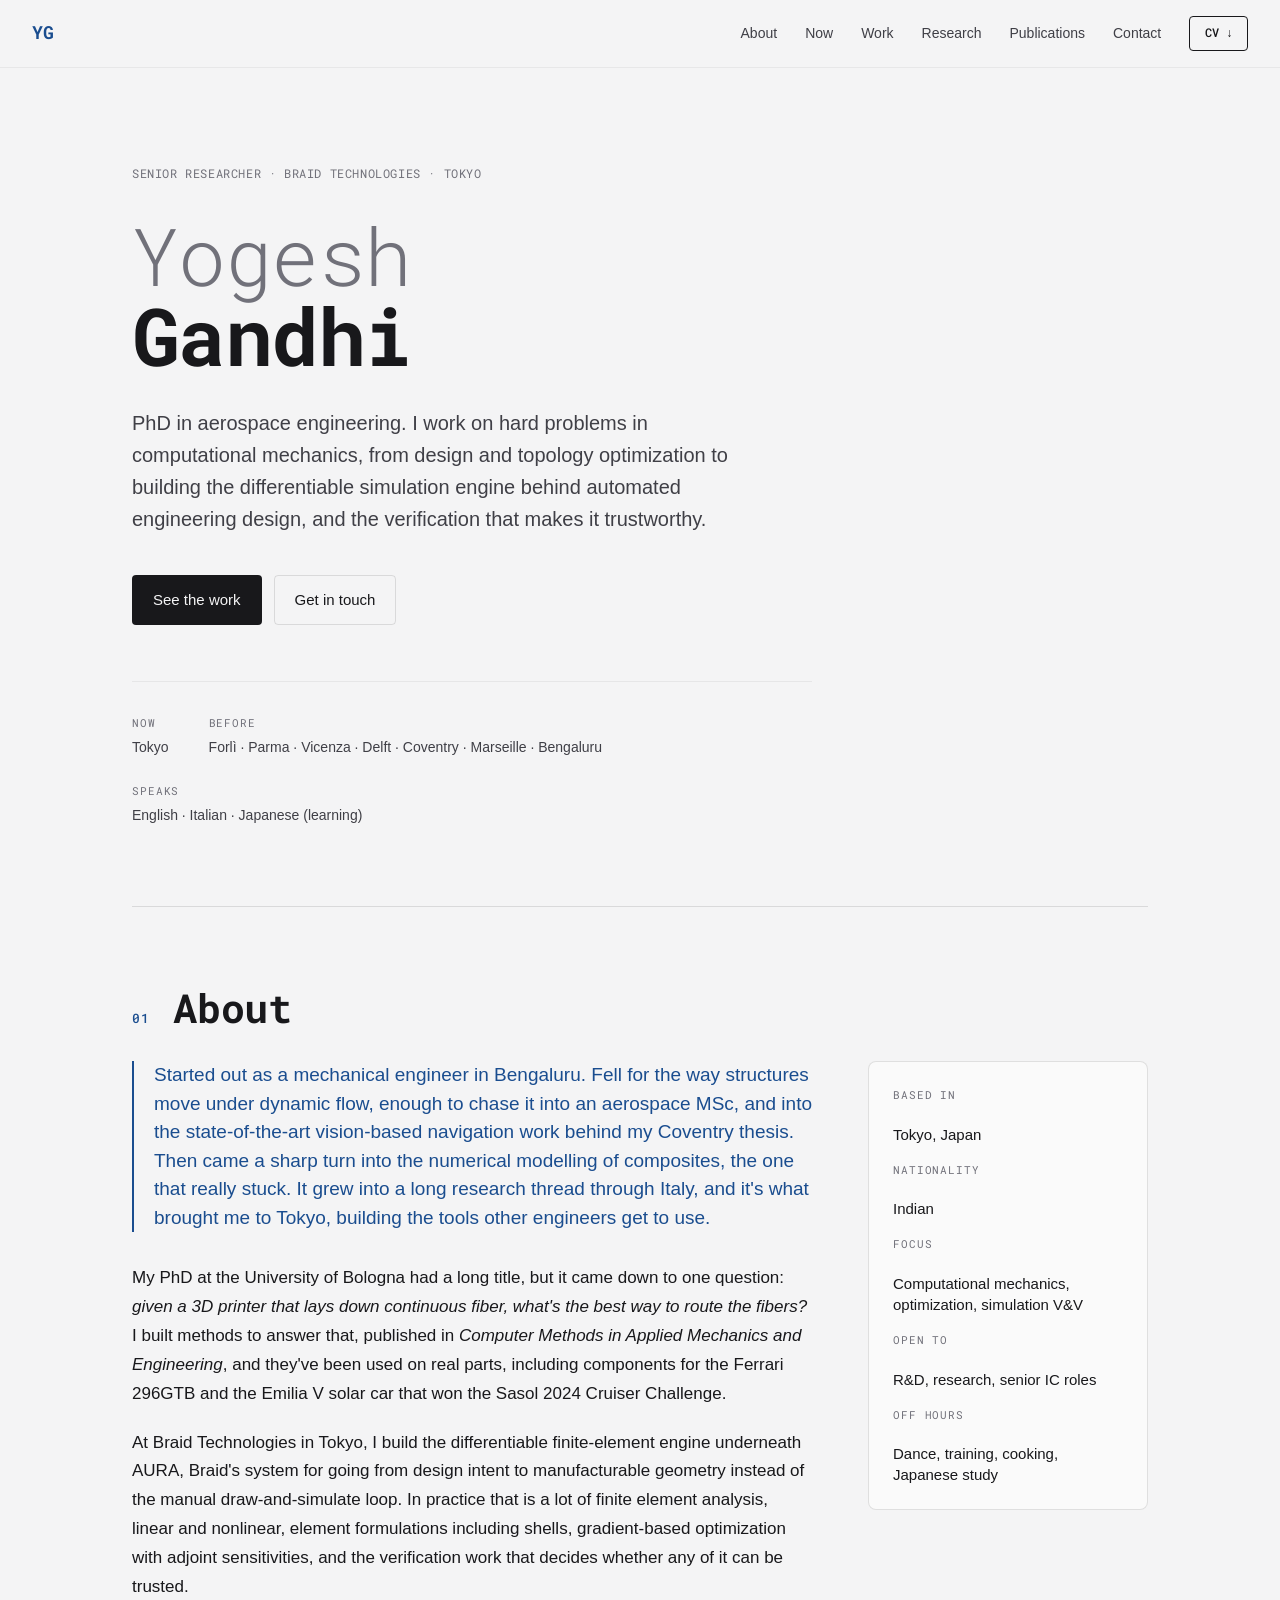
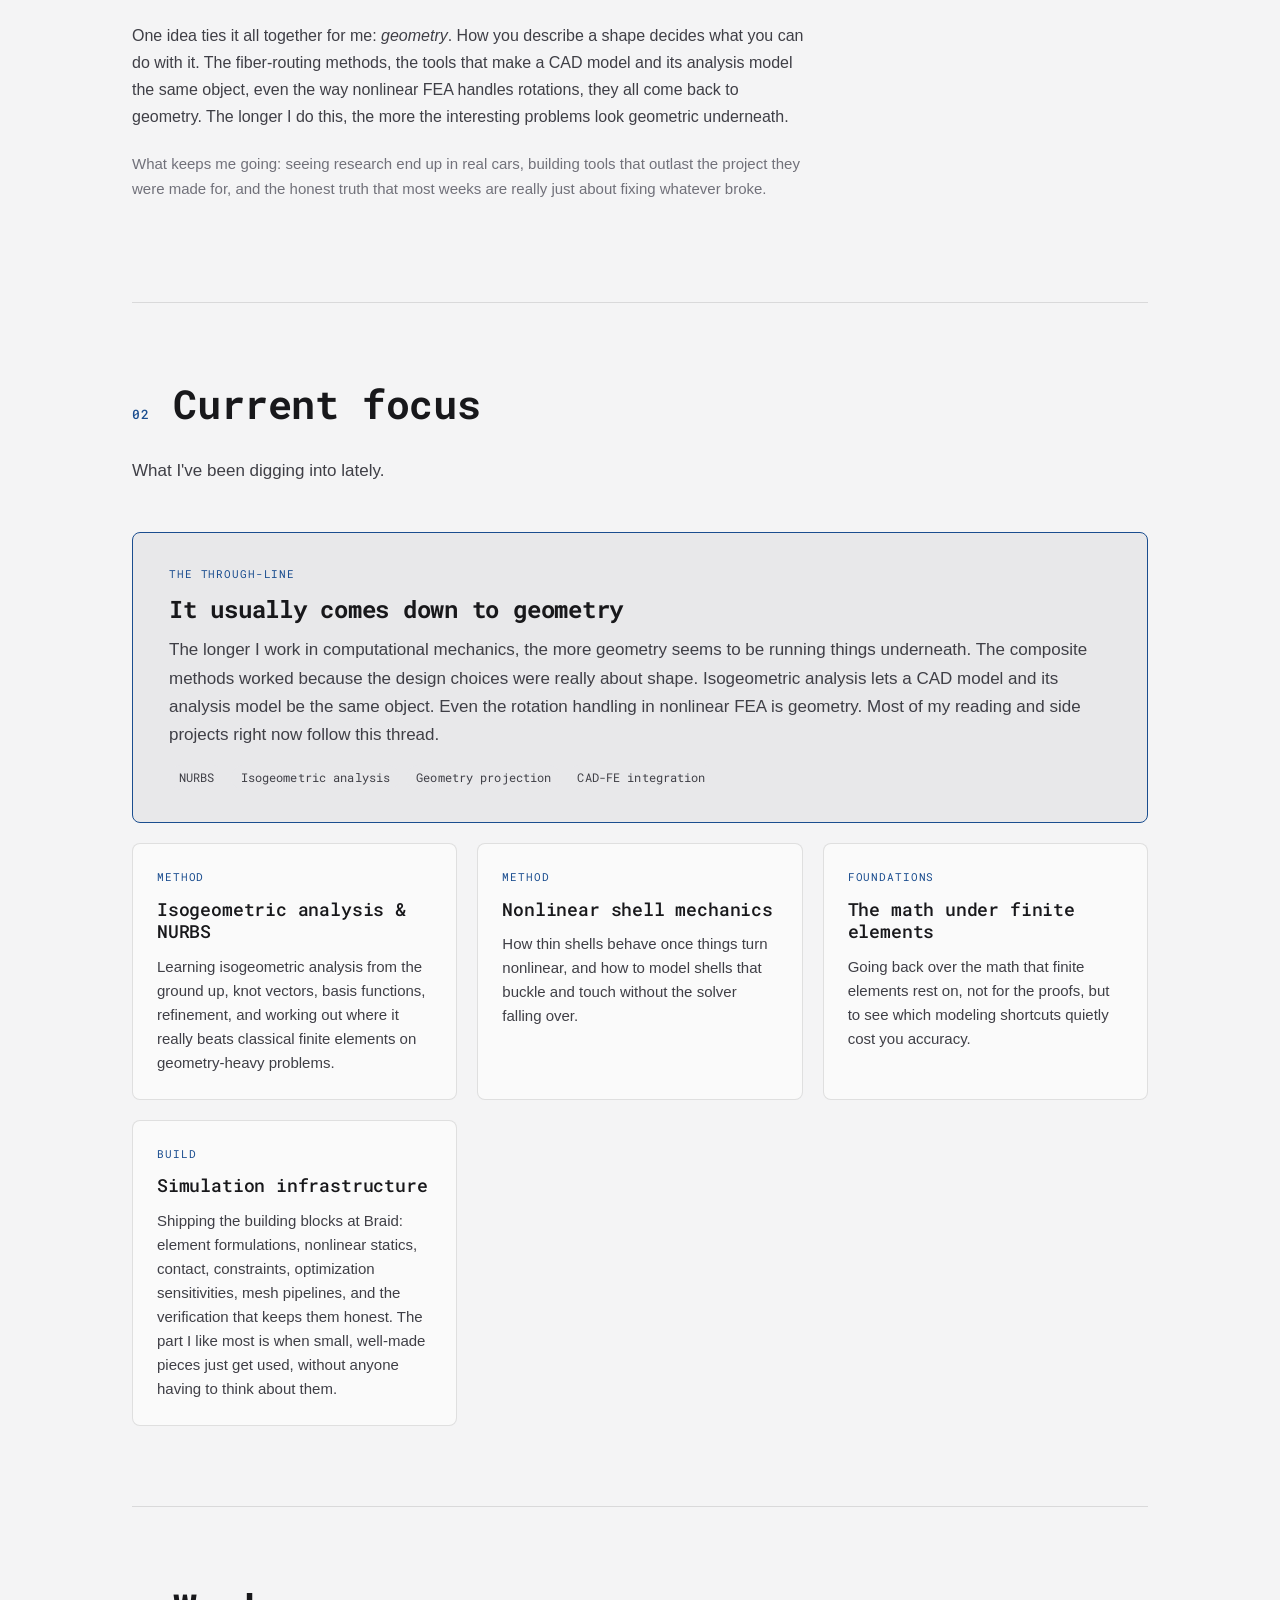
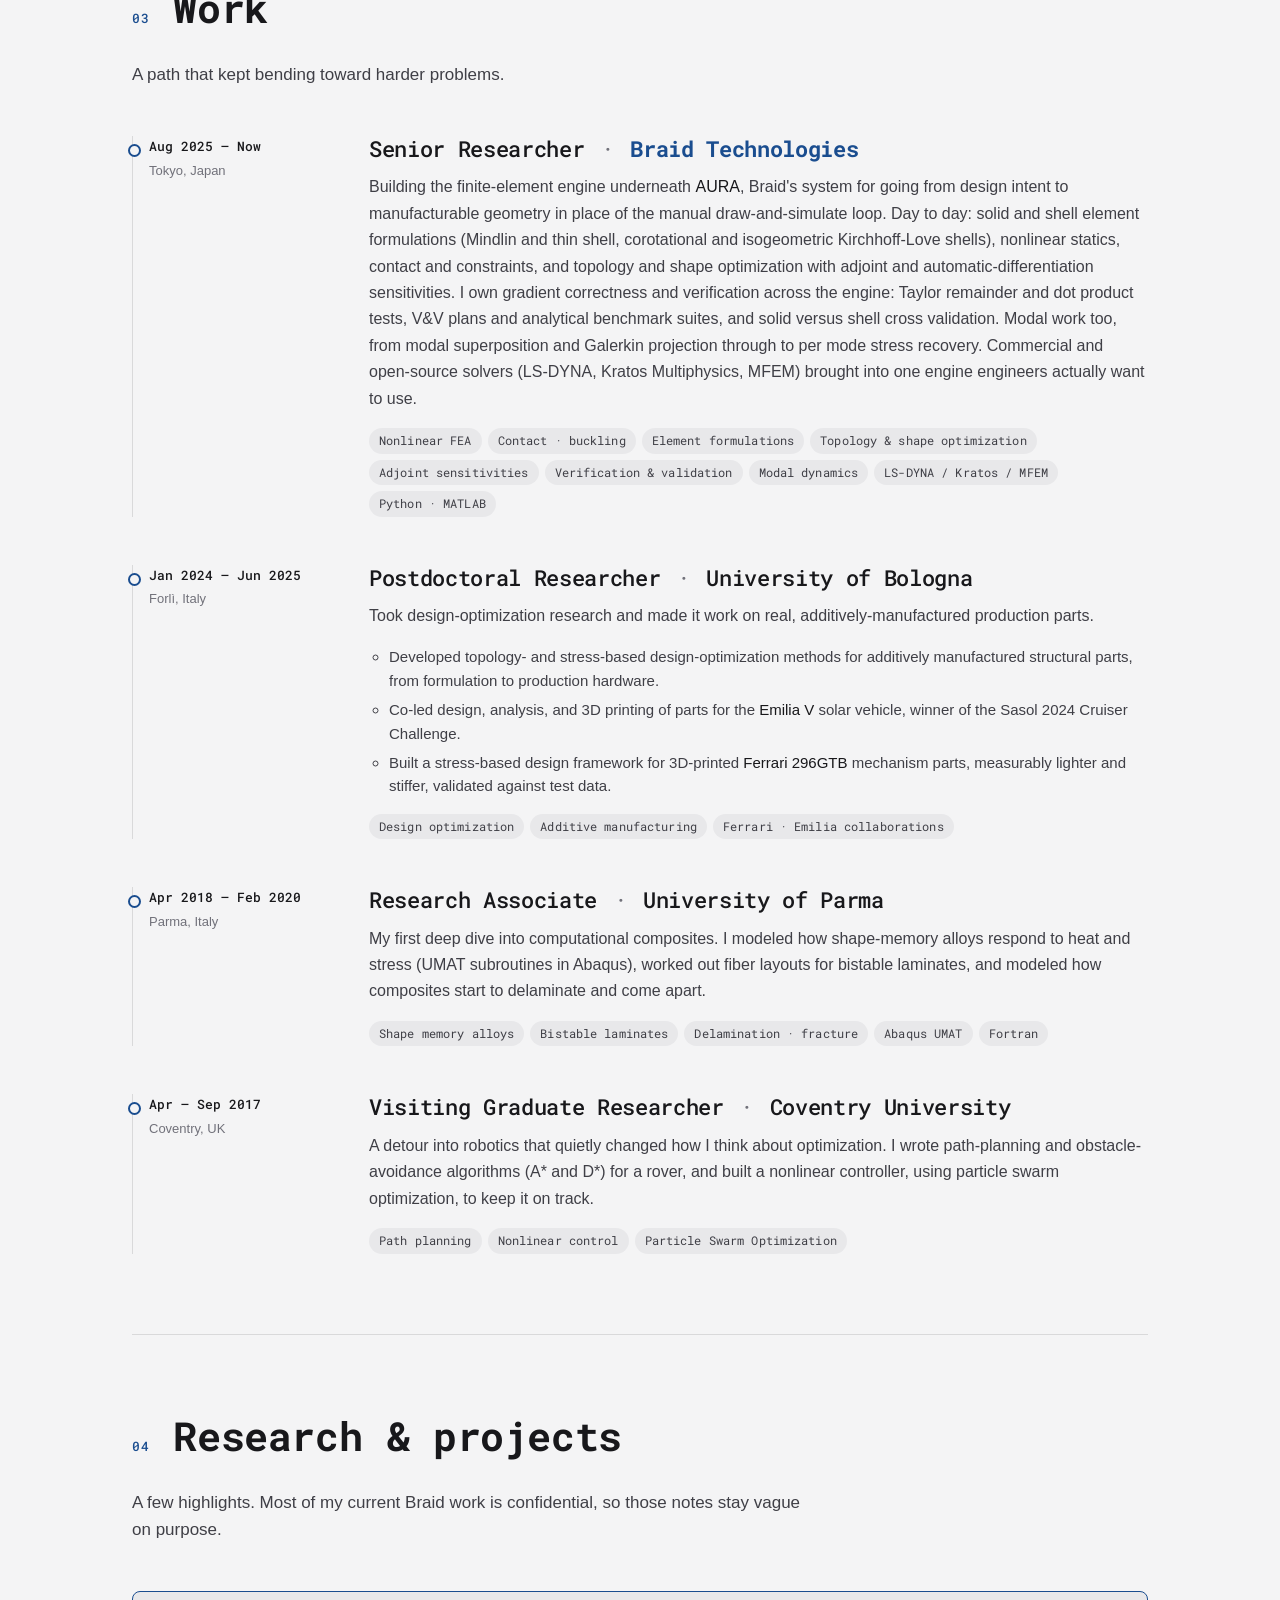
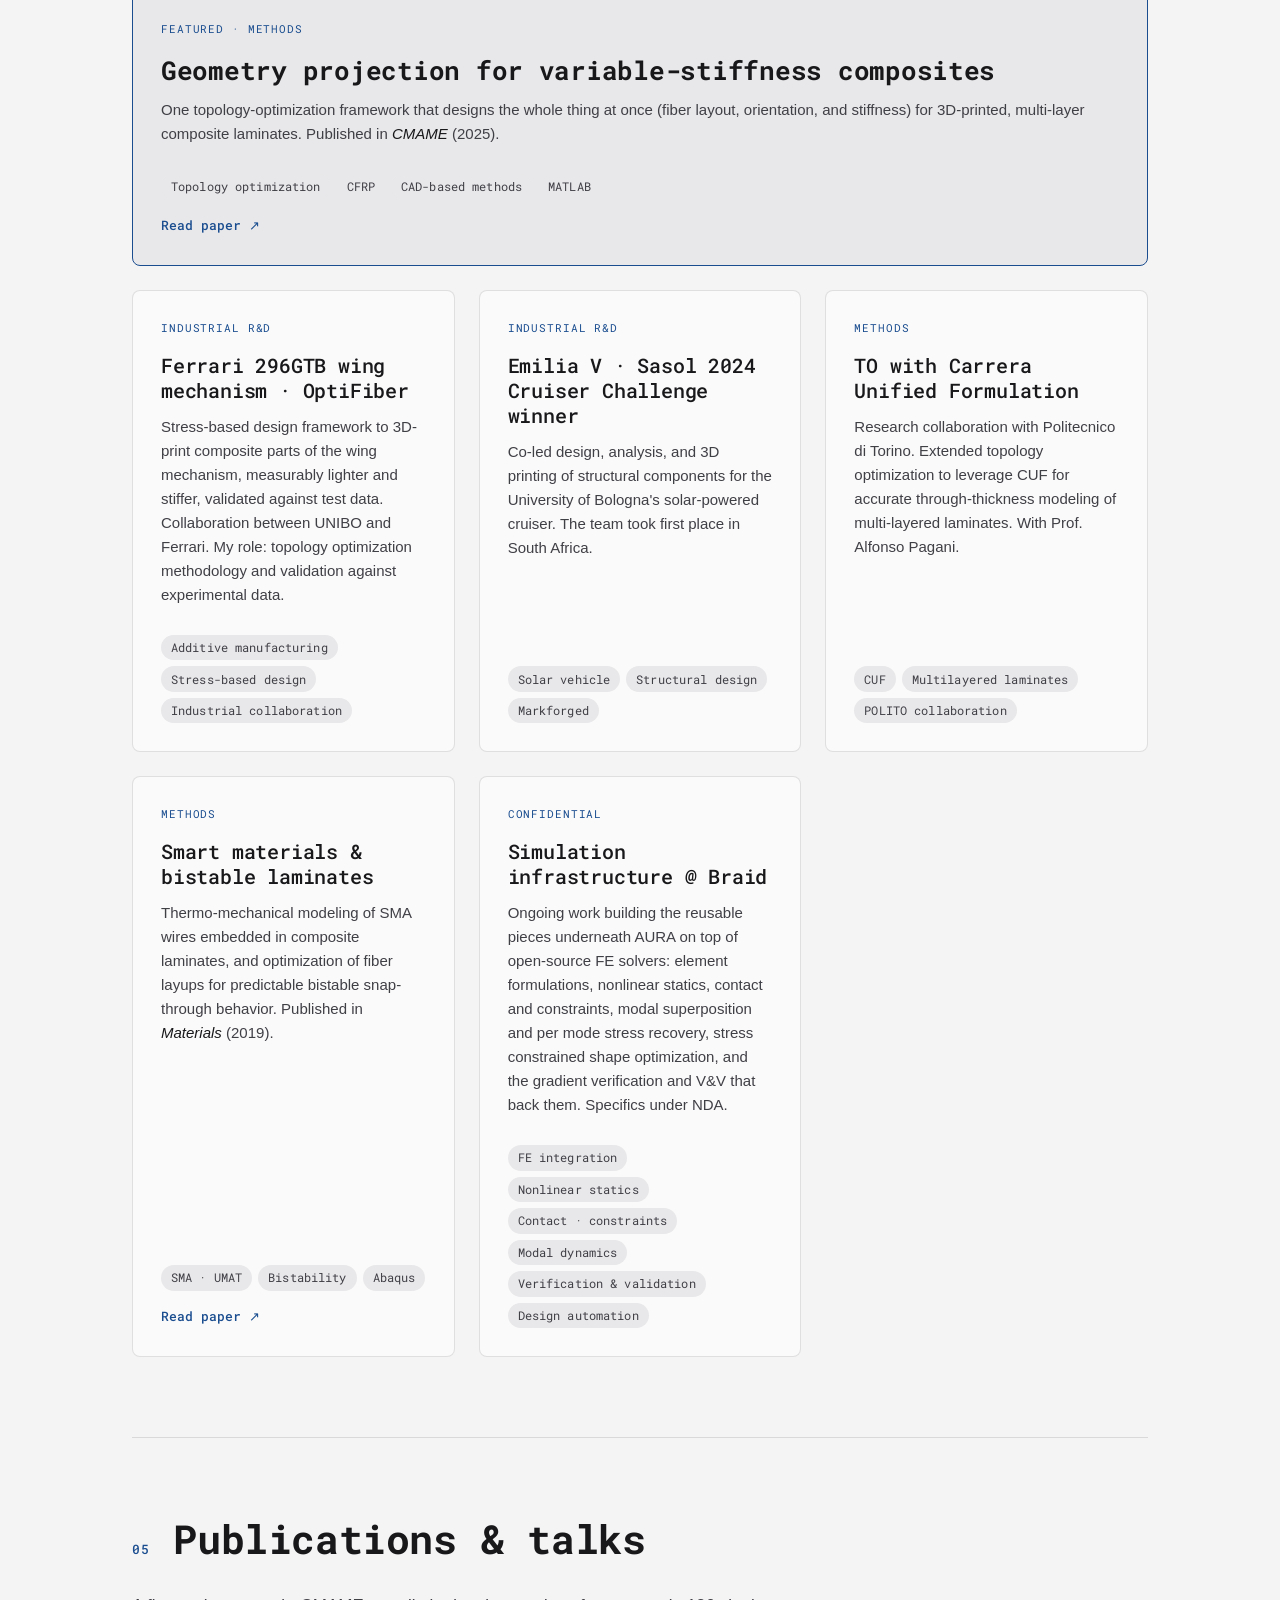
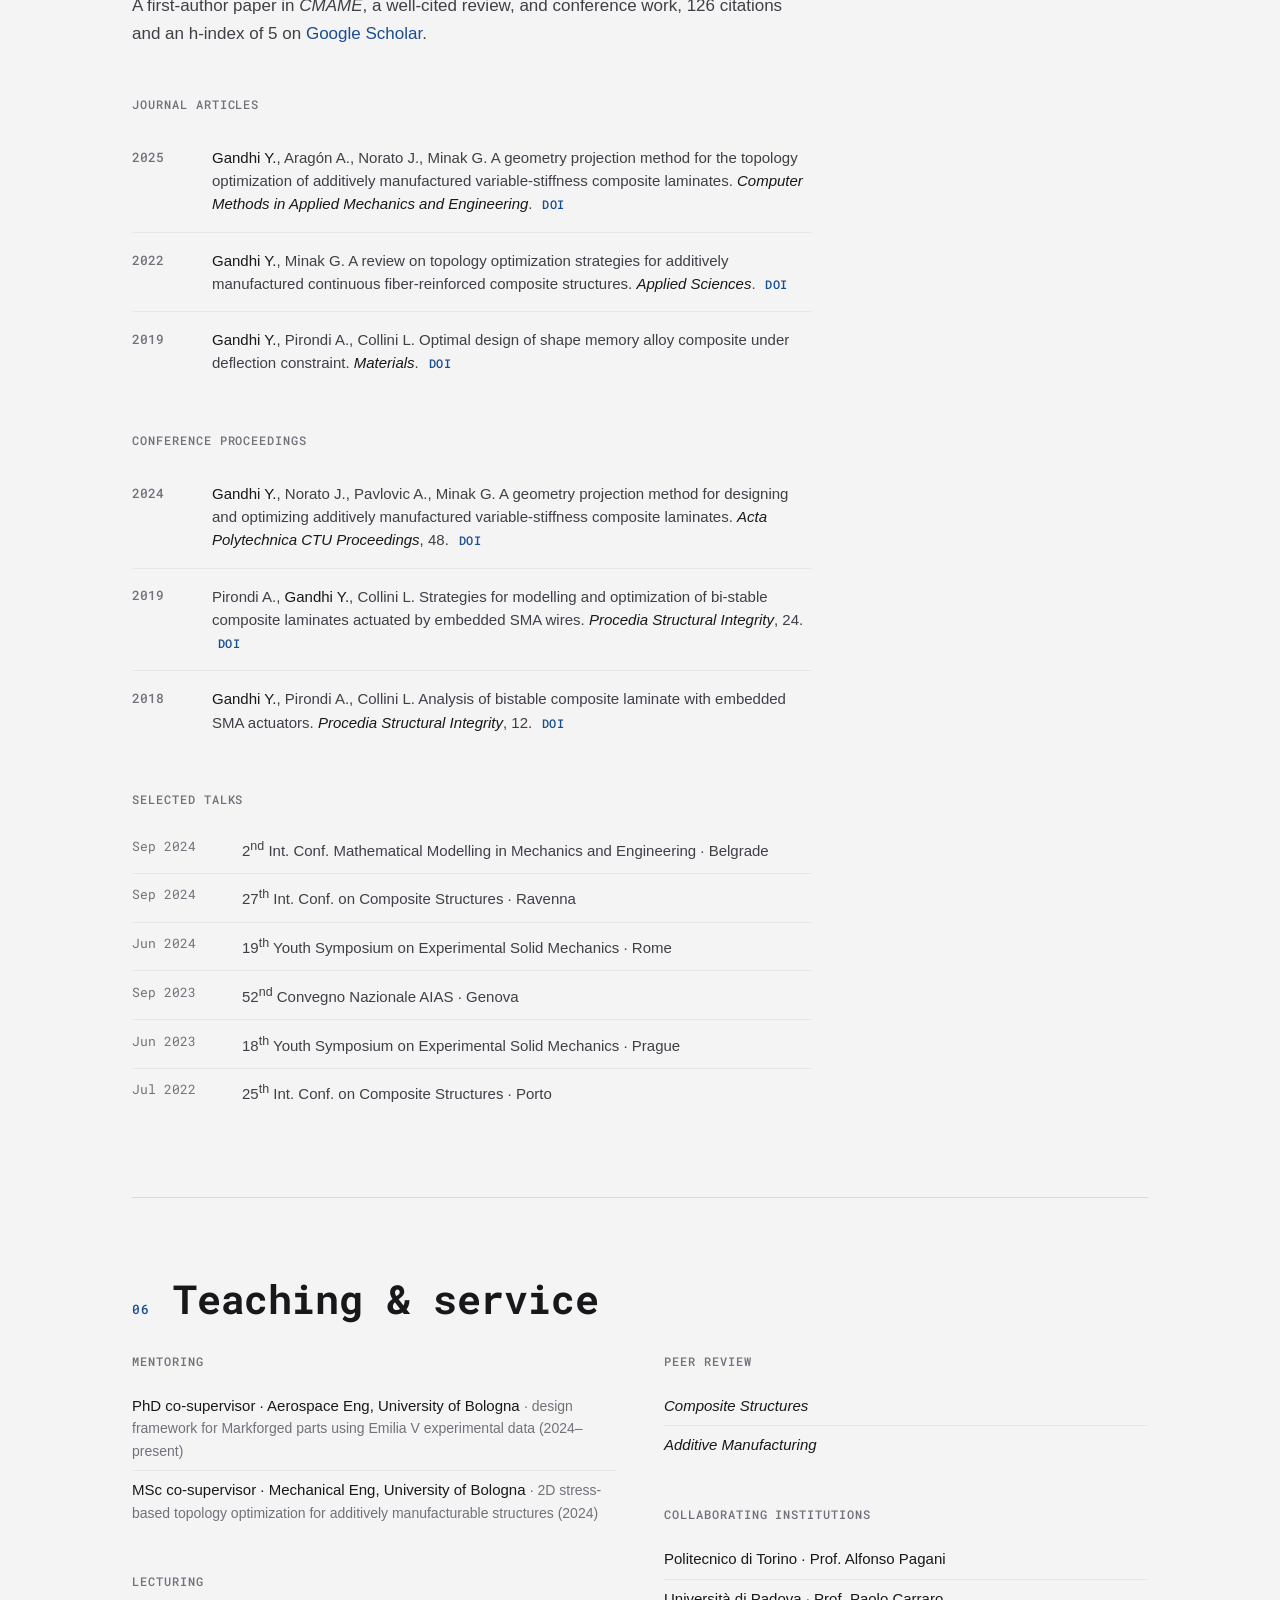
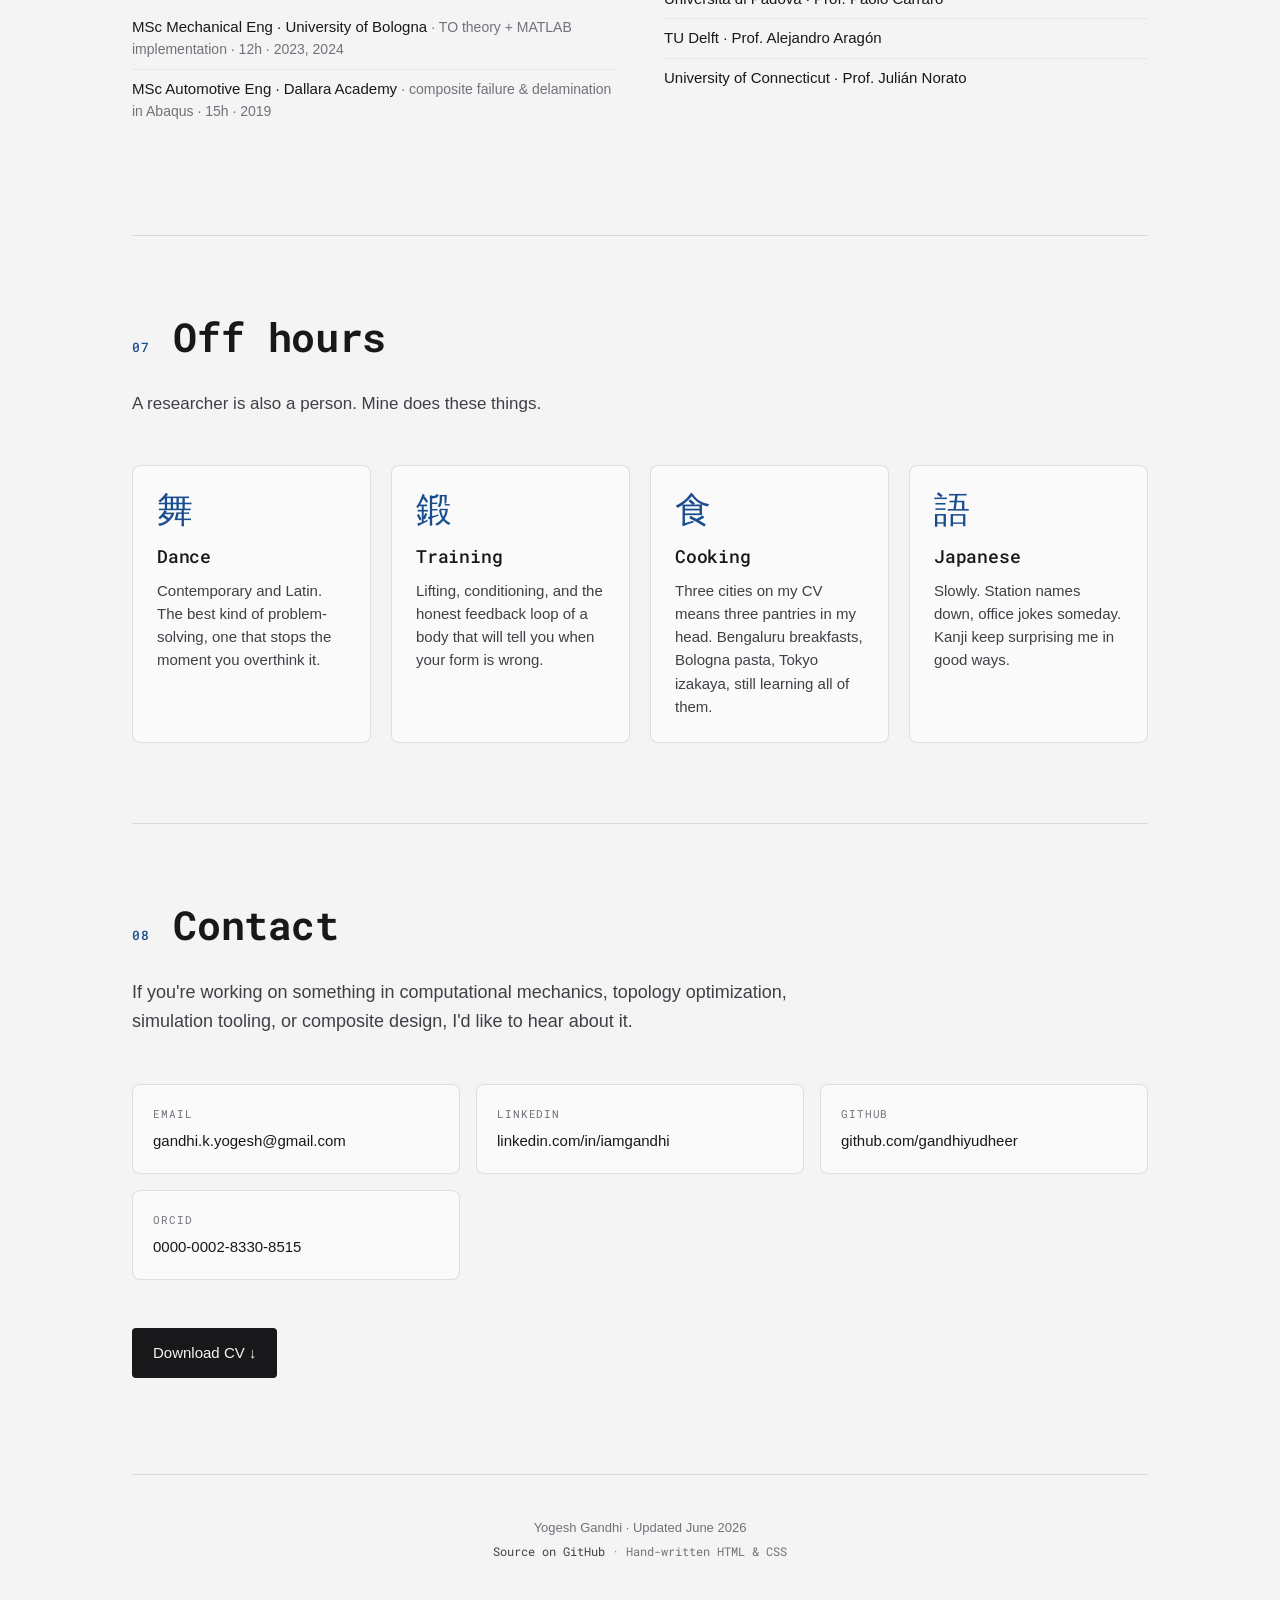
==== commit 6364fc2c: "Align site with Braid's AURA positioning; surface V&V and modal work Remove the unsourced design-cyc" ====
--- a/index.html
+++ b/index.html
@@ -3,12 +3,12 @@
 <head>
   <meta charset="UTF-8" />
   <meta name="viewport" content="width=device-width, initial-scale=1.0" />
-  <title>Yogesh Gandhi — Computational Mechanics</title>
+  <title>Yogesh Gandhi · Computational Mechanics</title>
   <meta name="description" content="Yogesh Gandhi, PhD. Computational mechanics, finite element simulation, and design optimization. Senior Researcher at Braid Technologies, Tokyo." />
   <meta name="author" content="Yogesh Gandhi" />
 
-  <meta property="og:title" content="Yogesh Gandhi — Computational Mechanics" />
-  <meta property="og:description" content="PhD in Aerospace Engineering. Building a differentiable finite-element engine for automated engineering design. Currently at Braid Technologies, Tokyo." />
+  <meta property="og:title" content="Yogesh Gandhi · Computational Mechanics" />
+  <meta property="og:description" content="PhD in Aerospace Engineering. Building the differentiable finite-element engine behind AURA at Braid Technologies, Tokyo. Computational mechanics, design optimization, simulation verification." />
   <meta property="og:type" content="website" />
   <meta property="og:url" content="https://gandhiyudheer.github.io" />
 
@@ -46,7 +46,7 @@
         <span class="hero-name-last">Gandhi</span>
       </h1>
       <p class="hero-lede">
-        PhD in aerospace engineering. I work on hard problems in computational mechanics — from design and topology optimization to building the differentiable simulation engine behind automated engineering design.
+        PhD in aerospace engineering. I work on hard problems in computational mechanics, from design and topology optimization to building the differentiable simulation engine behind automated engineering design, and the verification that makes it trustworthy.
       </p>
       <div class="hero-actions">
         <a href="#work" class="btn btn-primary">See the work</a>
@@ -67,16 +67,16 @@
       <div class="about-grid">
         <div class="about-prose">
           <p class="about-arc">
-            Started out as a mechanical engineer in Bengaluru. Fell for the way structures move under dynamic flow — enough to chase it into an aerospace MSc, and into the state-of-the-art vision-based navigation work behind my Coventry thesis. Then came a sharp turn into the numerical modelling of composites — the one that really stuck. It grew into a long research thread through Italy, and it's what brought me to Tokyo, building the tools other engineers get to use.
-          </p>
-          <p>
-            My PhD at the <strong>University of Bologna</strong> had a long title, but it came down to one question: <em>given a 3D printer that lays down continuous fiber, what's the best way to route the fibers?</em> I built methods to answer that — published in <em>Computer Methods in Applied Mechanics and Engineering</em> — and they've been used on real parts, including components for the <strong>Ferrari 296GTB</strong> and the <strong>Emilia V</strong> solar car that won the Sasol 2024 Cruiser Challenge.
-          </p>
-          <p>
-            At <strong>Braid Technologies</strong> in Tokyo, I build a differentiable finite-element engine behind automated design for industrial clients. In practice that's a lot of finite element analysis — linear and nonlinear — element formulations including isogeometric shells, and gradient-based optimization with adjoint sensitivities, pulled together into one engine that engineers actually want to use.
+            Started out as a mechanical engineer in Bengaluru. Fell for the way structures move under dynamic flow, enough to chase it into an aerospace MSc, and into the state-of-the-art vision-based navigation work behind my Coventry thesis. Then came a sharp turn into the numerical modelling of composites, the one that really stuck. It grew into a long research thread through Italy, and it's what brought me to Tokyo, building the tools other engineers get to use.
+          </p>
+          <p>
+            My PhD at the <strong>University of Bologna</strong> had a long title, but it came down to one question: <em>given a 3D printer that lays down continuous fiber, what's the best way to route the fibers?</em> I built methods to answer that, published in <em>Computer Methods in Applied Mechanics and Engineering</em>, and they've been used on real parts, including components for the <strong>Ferrari 296GTB</strong> and the <strong>Emilia V</strong> solar car that won the Sasol 2024 Cruiser Challenge.
+          </p>
+          <p>
+            At <strong>Braid Technologies</strong> in Tokyo, I build the differentiable finite-element engine underneath <strong>AURA</strong>, Braid's system for going from design intent to manufacturable geometry instead of the manual draw-and-simulate loop. In practice that is a lot of finite element analysis, linear and nonlinear, element formulations including shells, gradient-based optimization with adjoint sensitivities, and the verification work that decides whether any of it can be trusted.
           </p>
           <p class="about-coda">
-            One idea ties it all together for me: <em>geometry</em>. How you describe a shape decides what you can do with it. The fiber-routing methods, the tools that make a CAD model and its analysis model the same object, even the way nonlinear FEA handles rotations — they all come back to geometry. The longer I do this, the more the interesting problems look geometric underneath.
+            One idea ties it all together for me: <em>geometry</em>. How you describe a shape decides what you can do with it. The fiber-routing methods, the tools that make a CAD model and its analysis model the same object, even the way nonlinear FEA handles rotations, they all come back to geometry. The longer I do this, the more the interesting problems look geometric underneath.
           </p>
           <p class="about-coda about-coda-soft">
             What keeps me going: seeing research end up in real cars, building tools that outlast the project they were made for, and the honest truth that most weeks are really just about fixing whatever broke.
@@ -86,7 +86,7 @@
           <dl>
             <dt>Based in</dt><dd>Tokyo, Japan</dd>
             <dt>Nationality</dt><dd>Indian</dd>
-            <dt>Focus</dt><dd>Computational mechanics, TO, composites</dd>
+            <dt>Focus</dt><dd>Computational mechanics, optimization, simulation V&amp;V</dd>
             <dt>Open to</dt><dd>R&amp;D, research, senior IC roles</dd>
             <dt>Off hours</dt><dd>Dance, training, cooking, Japanese study</dd>
           </dl>
@@ -121,7 +121,7 @@
           <span class="now-tag">Method</span>
           <h3>Isogeometric analysis &amp; NURBS</h3>
           <p>
-            Learning isogeometric analysis from the ground up — knot vectors, basis functions, refinement — and working out where it really beats classical finite elements on geometry-heavy problems.
+            Learning isogeometric analysis from the ground up, knot vectors, basis functions, refinement, and working out where it really beats classical finite elements on geometry-heavy problems.
           </p>
         </article>
 
@@ -129,7 +129,7 @@
           <span class="now-tag">Method</span>
           <h3>Nonlinear shell mechanics</h3>
           <p>
-            How thin shells behave once things turn nonlinear — and how to model shells that buckle and touch without the solver falling over.
+            How thin shells behave once things turn nonlinear, and how to model shells that buckle and touch without the solver falling over.
           </p>
         </article>
 
@@ -137,7 +137,7 @@
           <span class="now-tag">Foundations</span>
           <h3>The math under finite elements</h3>
           <p>
-            Going back over the math that finite elements rest on — not for the proofs, but to see which modeling shortcuts quietly cost you accuracy.
+            Going back over the math that finite elements rest on, not for the proofs, but to see which modeling shortcuts quietly cost you accuracy.
           </p>
         </article>
 
@@ -145,7 +145,7 @@
           <span class="now-tag">Build</span>
           <h3>Simulation infrastructure</h3>
           <p>
-            Shipping the building blocks at Braid — element formulations, nonlinear statics, contact, constraints, optimization sensitivities, mesh pipelines. The part I like most is when small, well-made pieces just get used, without anyone having to think about them.
+            Shipping the building blocks at Braid: element formulations, nonlinear statics, contact, constraints, optimization sensitivities, mesh pipelines, and the verification that keeps them honest. The part I like most is when small, well-made pieces just get used, without anyone having to think about them.
           </p>
         </article>
 
@@ -163,19 +163,22 @@
 
         <li class="timeline-item">
           <div class="timeline-when">
-            <span class="timeline-date">Aug 2025 — Now</span>
+            <span class="timeline-date">Aug 2025 – Now</span>
             <span class="timeline-place">Tokyo, Japan</span>
           </div>
           <div class="timeline-what">
             <h3><span class="timeline-role">Senior Researcher</span> <span class="timeline-at">·</span> <a href="https://braid.tech/" target="_blank" rel="noopener">Braid Technologies</a></h3>
             <p>
-              Building the finite-element engine behind automated engineering design for industrial clients — automating the design–simulation loop to cut design-cycle time by roughly <strong>10×</strong> versus manual workflows. Day to day: solid and shell element formulations (corotational and isogeometric Kirchhoff-Love shells), nonlinear statics, contact and constraints, and topology &amp; shape optimization with automatic-differentiation sensitivities — bringing commercial and open-source solvers (LS-DYNA, Kratos Multiphysics, MFEM) into one engine engineers actually want to use.
+              Building the finite-element engine underneath <strong>AURA</strong>, Braid's system for going from design intent to manufacturable geometry in place of the manual draw-and-simulate loop. Day to day: solid and shell element formulations (Mindlin and thin shell, corotational and isogeometric Kirchhoff-Love shells), nonlinear statics, contact and constraints, and topology and shape optimization with adjoint and automatic-differentiation sensitivities. I own gradient correctness and verification across the engine: Taylor remainder and dot product tests, V&amp;V plans and analytical benchmark suites, and solid versus shell cross validation. Modal work too, from modal superposition and Galerkin projection through to per mode stress recovery. Commercial and open-source solvers (LS-DYNA, Kratos Multiphysics, MFEM) brought into one engine engineers actually want to use.
             </p>
             <div class="pills">
               <span class="pill">Nonlinear FEA</span>
               <span class="pill">Contact · buckling</span>
               <span class="pill">Element formulations</span>
-              <span class="pill">Topology optimization</span>
+              <span class="pill">Topology &amp; shape optimization</span>
+              <span class="pill">Adjoint sensitivities</span>
+              <span class="pill">Verification &amp; validation</span>
+              <span class="pill">Modal dynamics</span>
               <span class="pill">LS-DYNA / Kratos / MFEM</span>
               <span class="pill">Python · MATLAB</span>
             </div>
@@ -184,7 +187,7 @@
 
         <li class="timeline-item">
           <div class="timeline-when">
-            <span class="timeline-date">Jan 2024 — Jun 2025</span>
+            <span class="timeline-date">Jan 2024 – Jun 2025</span>
             <span class="timeline-place">Forlì, Italy</span>
           </div>
           <div class="timeline-what">
@@ -194,8 +197,8 @@
             </p>
             <ul>
               <li>Developed topology- and stress-based design-optimization methods for additively manufactured structural parts, from formulation to production hardware.</li>
-              <li>Co-led design, analysis, and 3D printing of parts for the <strong>Emilia V</strong> solar vehicle — winner of the Sasol 2024 Cruiser Challenge.</li>
-              <li>Built a stress-based design framework for 3D-printed <strong>Ferrari 296GTB</strong> mechanism parts — <strong>~18% lighter</strong> and <strong>~25% stiffer</strong>.</li>
+              <li>Co-led design, analysis, and 3D printing of parts for the <strong>Emilia V</strong> solar vehicle, winner of the Sasol 2024 Cruiser Challenge.</li>
+              <li>Built a stress-based design framework for 3D-printed <strong>Ferrari 296GTB</strong> mechanism parts, measurably lighter and stiffer, validated against test data.</li>
             </ul>
             <div class="pills">
               <span class="pill">Design optimization</span>
@@ -207,7 +210,7 @@
 
         <li class="timeline-item">
           <div class="timeline-when">
-            <span class="timeline-date">Apr 2018 — Feb 2020</span>
+            <span class="timeline-date">Apr 2018 – Feb 2020</span>
             <span class="timeline-place">Parma, Italy</span>
           </div>
           <div class="timeline-what">
@@ -227,13 +230,13 @@
 
         <li class="timeline-item">
           <div class="timeline-when">
-            <span class="timeline-date">Apr — Sep 2017</span>
+            <span class="timeline-date">Apr – Sep 2017</span>
             <span class="timeline-place">Coventry, UK</span>
           </div>
           <div class="timeline-what">
             <h3><span class="timeline-role">Visiting Graduate Researcher</span> <span class="timeline-at">·</span> Coventry University</h3>
             <p>
-              A detour into robotics that quietly changed how I think about optimization. I wrote path-planning and obstacle-avoidance algorithms (A* and D*) for a rover, and built a nonlinear controller — using particle swarm optimization — to keep it on track.
+              A detour into robotics that quietly changed how I think about optimization. I wrote path-planning and obstacle-avoidance algorithms (A* and D*) for a rover, and built a nonlinear controller, using particle swarm optimization, to keep it on track.
             </p>
             <div class="pills">
               <span class="pill">Path planning</span>
@@ -259,7 +262,7 @@
           <span class="project-tag">Featured · Methods</span>
           <h3>Geometry projection for variable-stiffness composites</h3>
           <p>
-            One topology-optimization framework that designs the whole thing at once — fiber layout, orientation, and stiffness — for 3D-printed, multi-layer composite laminates. Published in <em>CMAME</em> (2025).
+            One topology-optimization framework that designs the whole thing at once (fiber layout, orientation, and stiffness) for 3D-printed, multi-layer composite laminates. Published in <em>CMAME</em> (2025).
           </p>
           <div class="pills">
             <span class="pill">Topology optimization</span>
@@ -274,9 +277,9 @@
 
         <article class="project-card">
           <span class="project-tag">Industrial R&amp;D</span>
-          <h3>Ferrari 296GTB wing mechanism — OptiFiber</h3>
-          <p>
-            Stress-based design framework to 3D-print composite parts of the wing mechanism — roughly <strong>18% lighter</strong> and <strong>25% stiffer</strong>. Collaboration between UNIBO and Ferrari. My role: topology optimization methodology and validation against experimental data.
+          <h3>Ferrari 296GTB wing mechanism · OptiFiber</h3>
+          <p>
+            Stress-based design framework to 3D-print composite parts of the wing mechanism, measurably lighter and stiffer, validated against test data. Collaboration between UNIBO and Ferrari. My role: topology optimization methodology and validation against experimental data.
           </p>
           <div class="pills">
             <span class="pill">Additive manufacturing</span>
@@ -287,7 +290,7 @@
 
         <article class="project-card">
           <span class="project-tag">Industrial R&amp;D</span>
-          <h3>Emilia V — Sasol 2024 Cruiser Challenge winner</h3>
+          <h3>Emilia V · Sasol 2024 Cruiser Challenge winner</h3>
           <p>
             Co-led design, analysis, and 3D printing of structural components for the University of Bologna's solar-powered cruiser. The team took first place in South Africa.
           </p>
@@ -331,12 +334,14 @@
           <span class="project-tag">Confidential</span>
           <h3>Simulation infrastructure @ Braid</h3>
           <p>
-            Ongoing work building solid, reusable pieces on top of open-source FE solvers — contact, nonlinear statics, buckling, constraints, and mesh pipelines that feed automated design. Specifics under NDA.
+            Ongoing work building the reusable pieces underneath AURA on top of open-source FE solvers: element formulations, nonlinear statics, contact and constraints, modal superposition and per mode stress recovery, stress constrained shape optimization, and the gradient verification and V&amp;V that back them. Specifics under NDA.
           </p>
           <div class="pills">
             <span class="pill">FE integration</span>
             <span class="pill">Nonlinear statics</span>
             <span class="pill">Contact · constraints</span>
+            <span class="pill">Modal dynamics</span>
+            <span class="pill">Verification &amp; validation</span>
             <span class="pill">Design automation</span>
           </div>
         </article>
@@ -350,7 +355,7 @@
         <h2 class="section-title">Publications &amp; talks</h2>
       </div>
 
-      <p class="section-lede">A first-author paper in <em>CMAME</em>, a well-cited review, and conference work — 126 citations and an h-index of 5 on <a href="https://scholar.google.com/citations?user=c4dBPtQAAAAJ" target="_blank" rel="noopener">Google Scholar</a>.</p>
+      <p class="section-lede">A first-author paper in <em>CMAME</em>, a well-cited review, and conference work, 126 citations and an h-index of 5 on <a href="https://scholar.google.com/citations?user=c4dBPtQAAAAJ" target="_blank" rel="noopener">Google Scholar</a>.</p>
 
       <h3 class="subheading">Journal articles</h3>
       <ol class="pub-list">
@@ -423,14 +428,14 @@
         <div>
           <h3 class="subheading">Mentoring</h3>
           <ul class="plain-list">
-            <li><span class="lead">PhD co-supervisor</span> · Aerospace Eng, University of Bologna <span class="muted">— design framework for Markforged parts using Emilia V experimental data (2024–present)</span></li>
-            <li><span class="lead">MSc co-supervisor</span> · Mechanical Eng, University of Bologna <span class="muted">— 2D stress-based topology optimization for additively manufacturable structures (2024)</span></li>
+            <li><span class="lead">PhD co-supervisor</span> · Aerospace Eng, University of Bologna <span class="muted">· design framework for Markforged parts using Emilia V experimental data (2024–present)</span></li>
+            <li><span class="lead">MSc co-supervisor</span> · Mechanical Eng, University of Bologna <span class="muted">· 2D stress-based topology optimization for additively manufacturable structures (2024)</span></li>
           </ul>
 
           <h3 class="subheading">Lecturing</h3>
           <ul class="plain-list">
-            <li><span class="lead">MSc Mechanical Eng</span> · University of Bologna <span class="muted">— TO theory + MATLAB implementation · 12h · 2023, 2024</span></li>
-            <li><span class="lead">MSc Automotive Eng</span> · Dallara Academy <span class="muted">— composite failure &amp; delamination in Abaqus · 15h · 2019</span></li>
+            <li><span class="lead">MSc Mechanical Eng</span> · University of Bologna <span class="muted">· TO theory + MATLAB implementation · 12h · 2023, 2024</span></li>
+            <li><span class="lead">MSc Automotive Eng</span> · Dallara Academy <span class="muted">· composite failure &amp; delamination in Abaqus · 15h · 2019</span></li>
           </ul>
         </div>
         <div>
@@ -462,7 +467,7 @@
         <div class="interest">
           <div class="interest-glyph">舞</div>
           <h3>Dance</h3>
-          <p>Contemporary and Latin. The best kind of problem-solving — one that stops the moment you overthink it.</p>
+          <p>Contemporary and Latin. The best kind of problem-solving, one that stops the moment you overthink it.</p>
         </div>
         <div class="interest">
           <div class="interest-glyph">鍛</div>
@@ -472,7 +477,7 @@
         <div class="interest">
           <div class="interest-glyph">食</div>
           <h3>Cooking</h3>
-          <p>Three cities on my CV means three pantries in my head. Bengaluru breakfasts, Bologna pasta, Tokyo izakaya — still learning all of them.</p>
+          <p>Three cities on my CV means three pantries in my head. Bengaluru breakfasts, Bologna pasta, Tokyo izakaya, still learning all of them.</p>
         </div>
         <div class="interest">
           <div class="interest-glyph">語</div>
@@ -487,7 +492,7 @@
         <span class="section-number">08</span>
         <h2 class="section-title">Contact</h2>
       </div>
-      <p class="contact-lede">If you're working on something in computational mechanics, topology optimization, simulation tooling, or composite design — I'd like to hear about it.</p>
+      <p class="contact-lede">If you're working on something in computational mechanics, topology optimization, simulation tooling, or composite design, I'd like to hear about it.</p>
 
       <div class="contact-grid">
         <a href="mailto:gandhi.k.yogesh@gmail.com" class="contact-link">
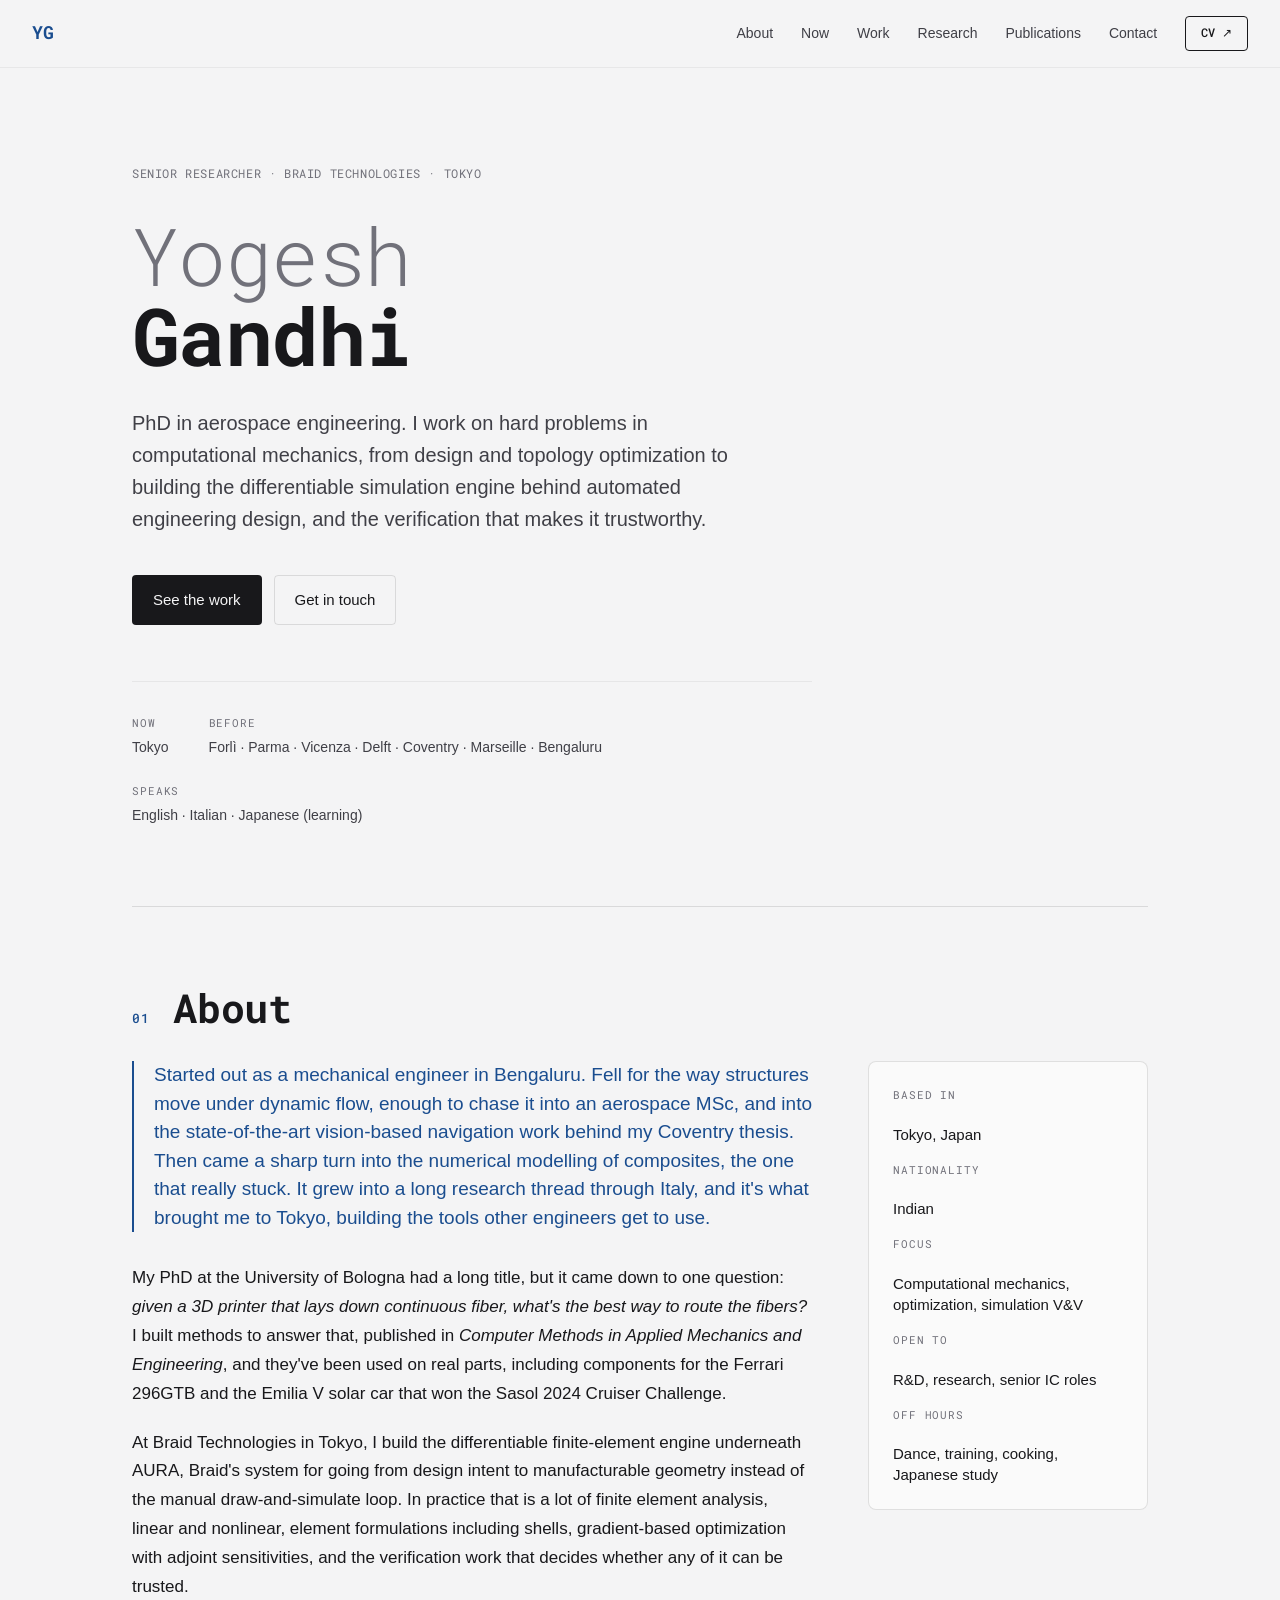
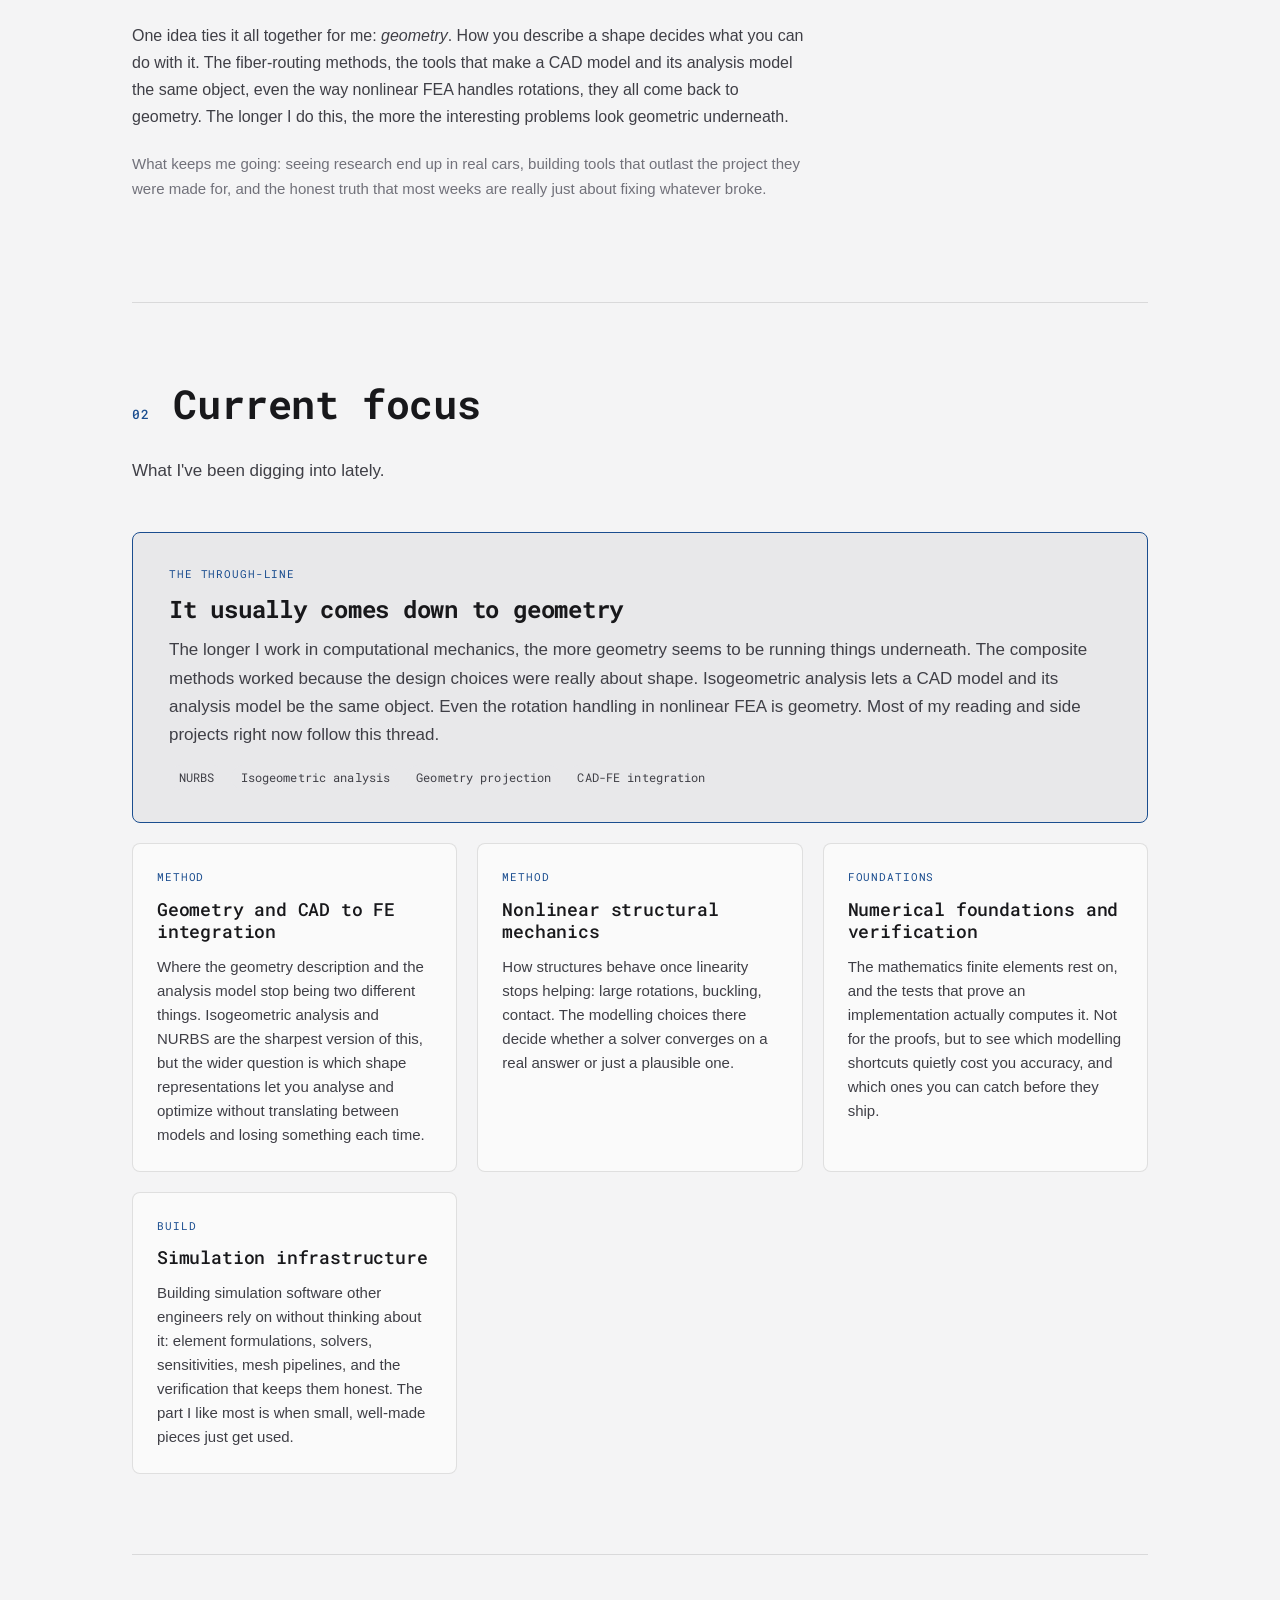
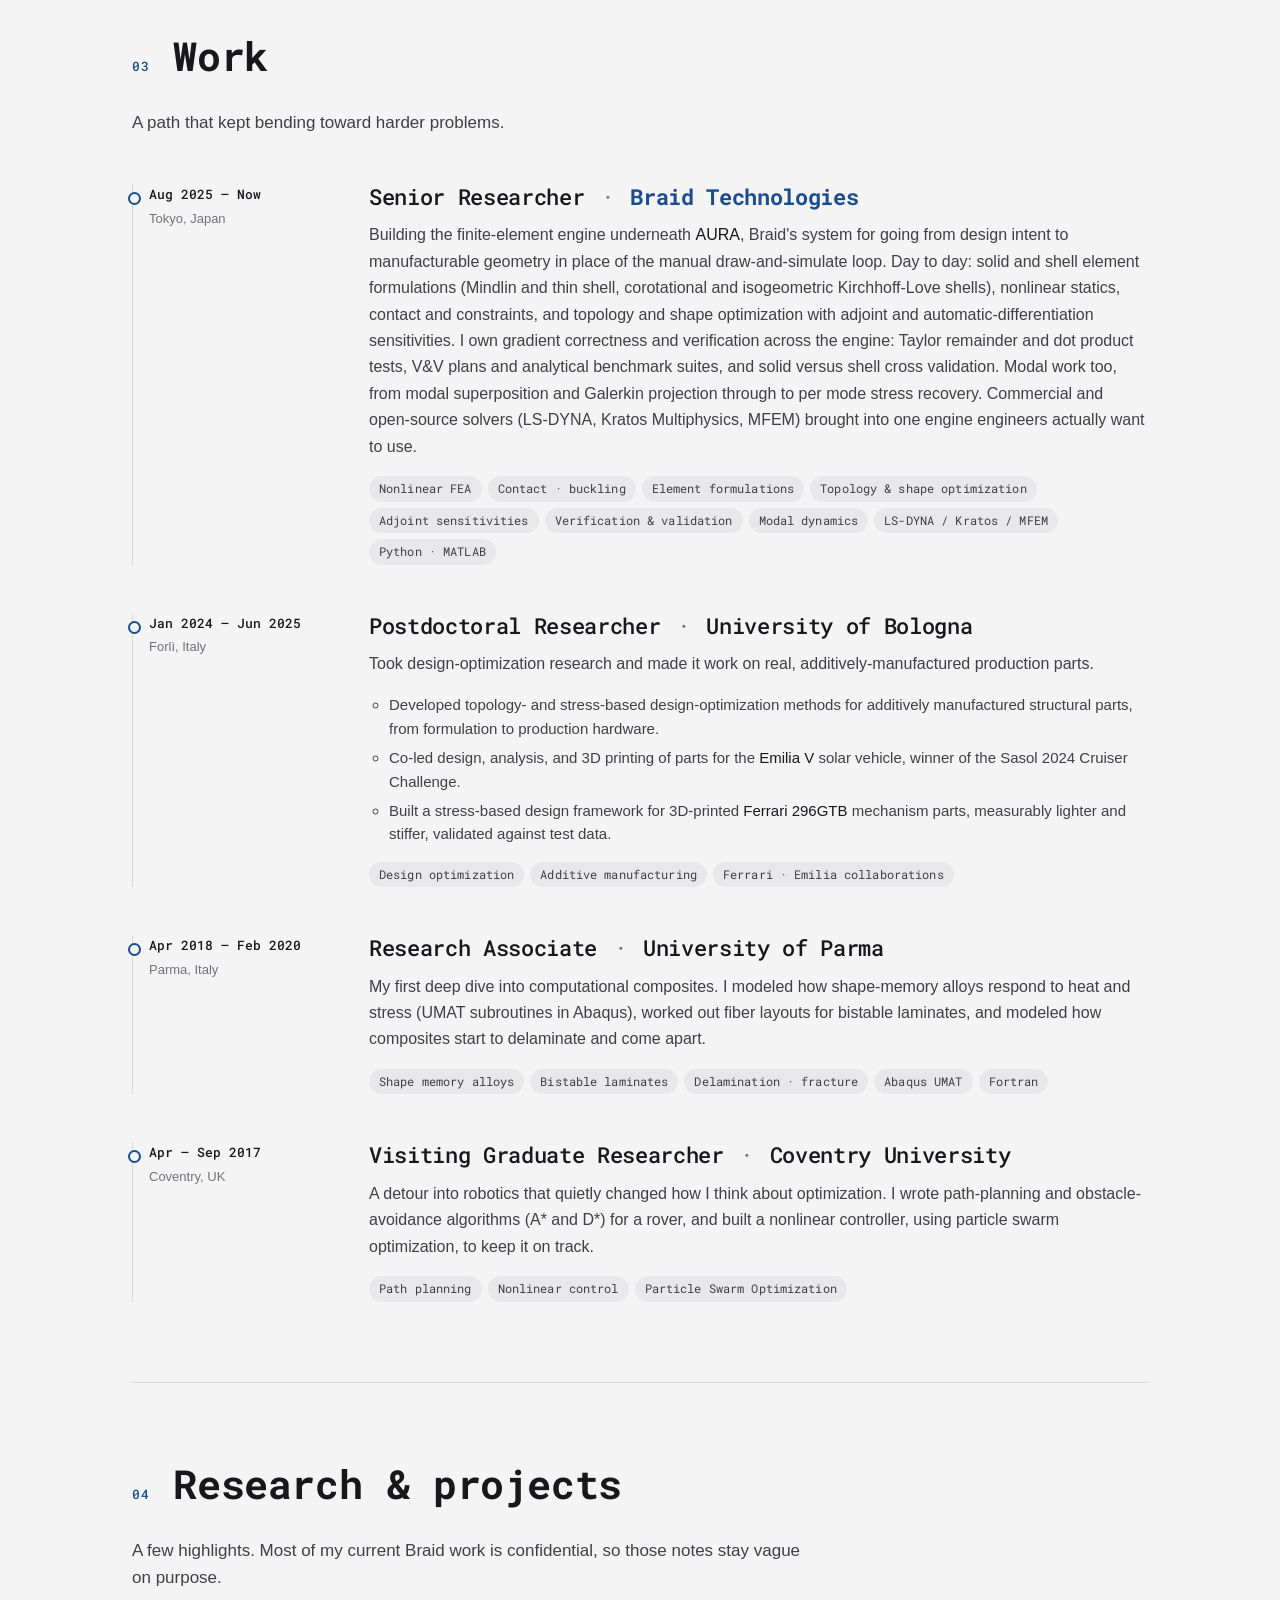
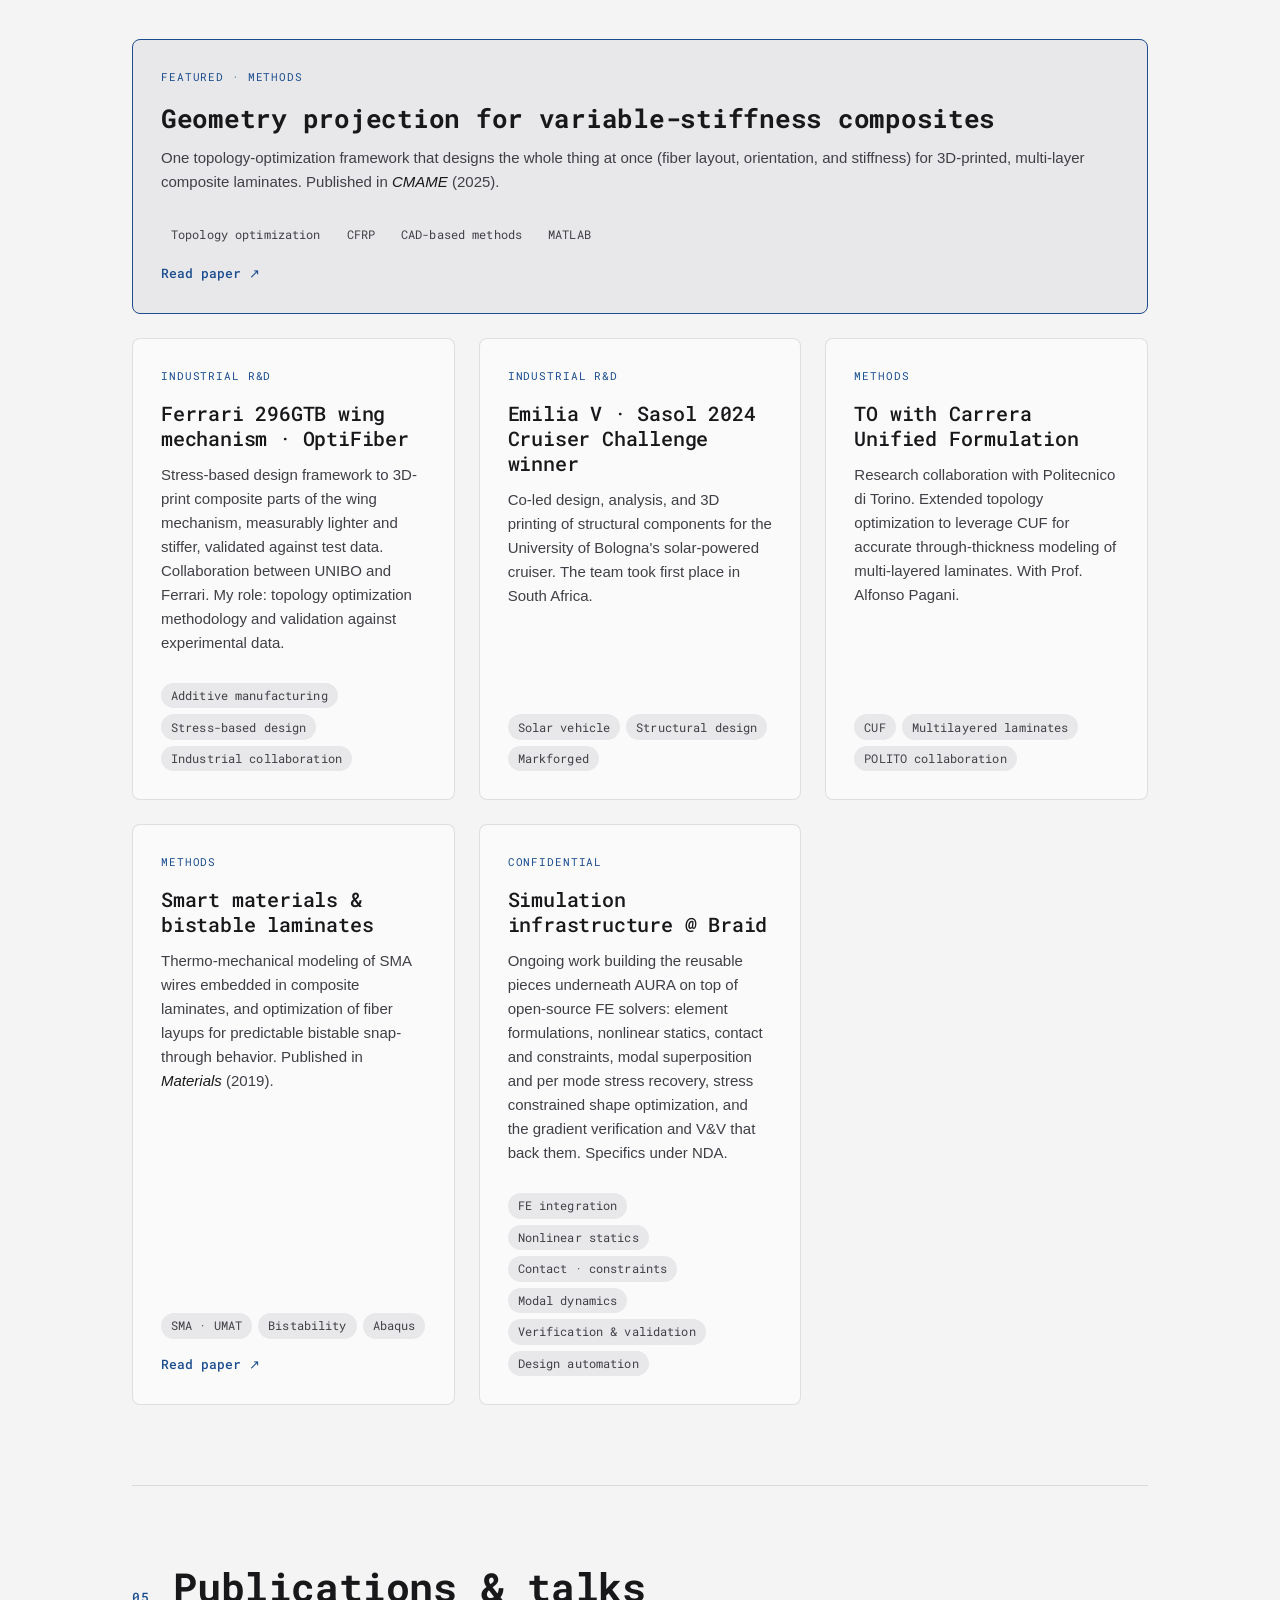
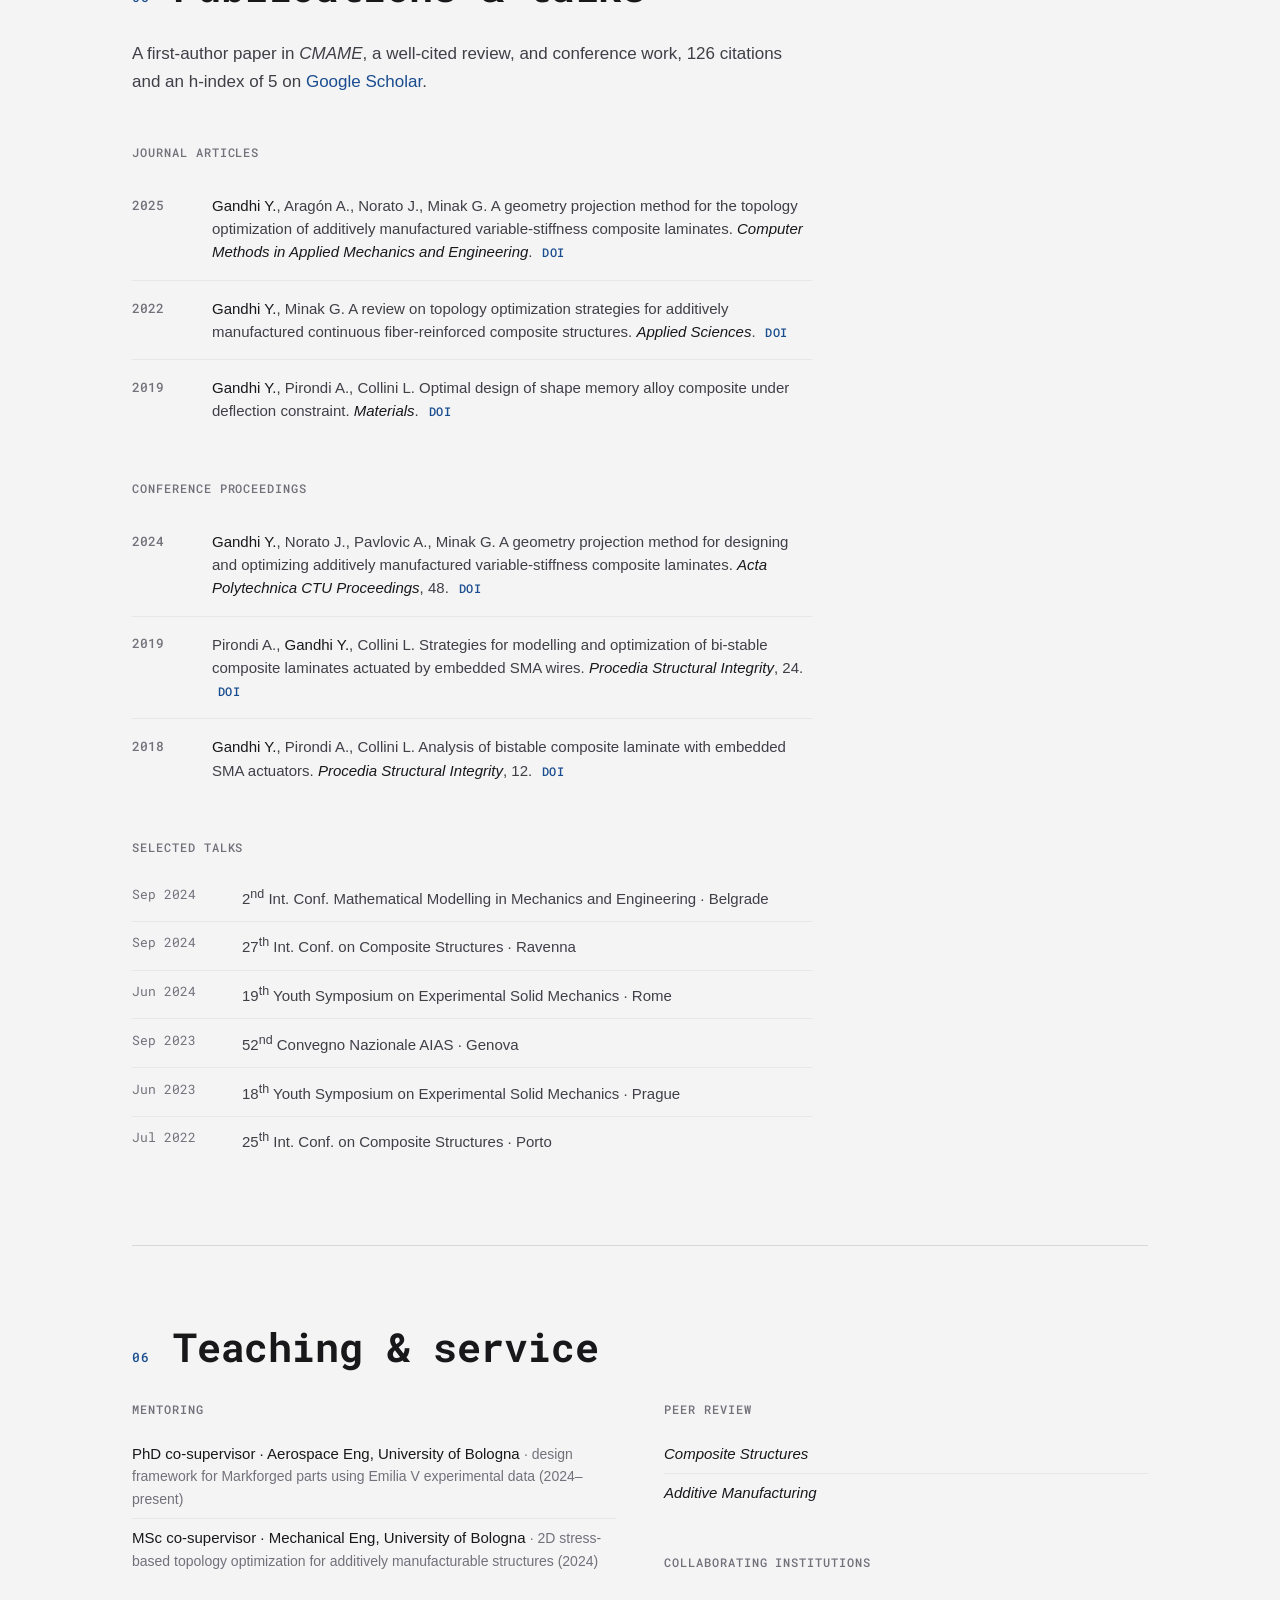
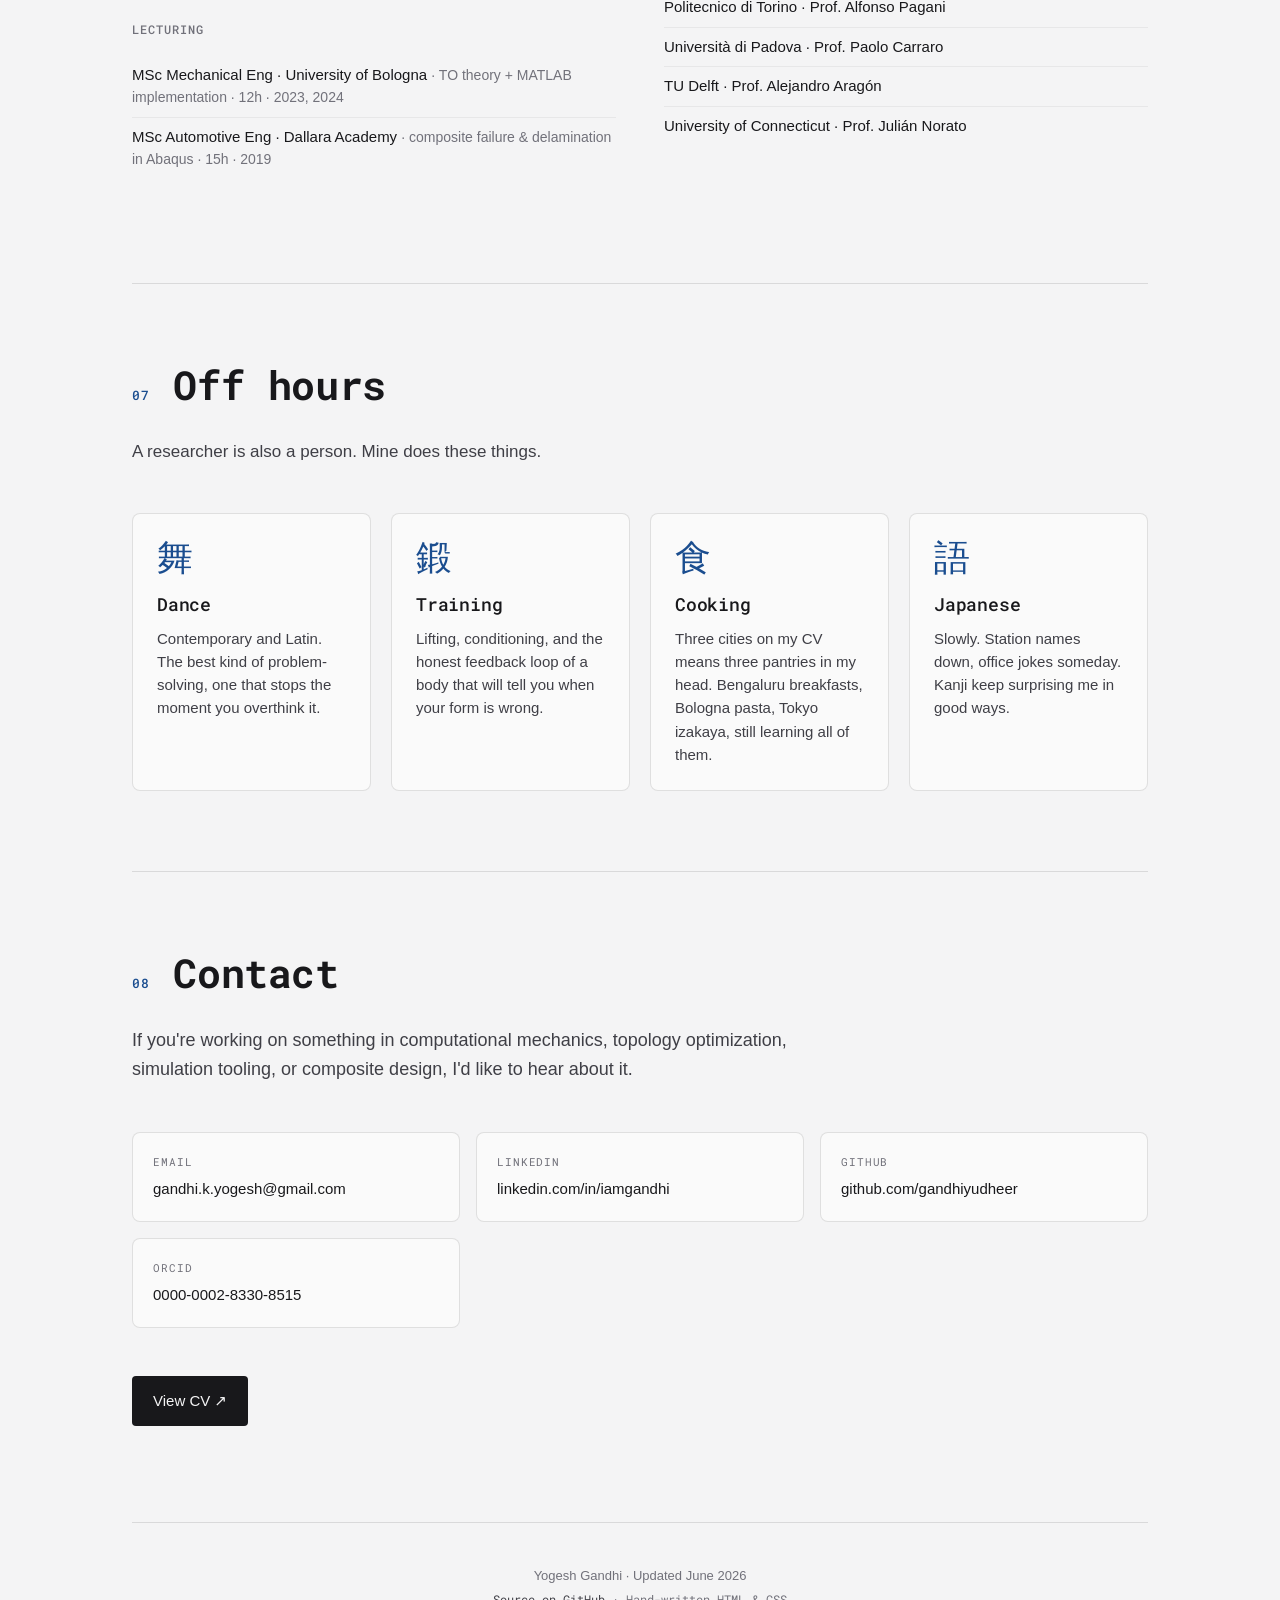
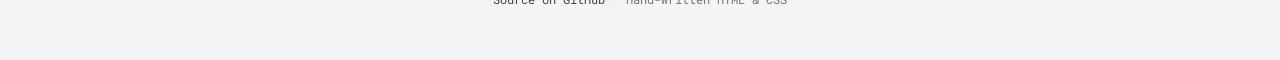
==== commit 90d4544e: "Generalise Current focus; add cv.html source and repoint CV links Current focus cards broadened from" ====
--- a/index.html
+++ b/index.html
@@ -33,7 +33,7 @@
       <a href="#research">Research</a>
       <a href="#publications">Publications</a>
       <a href="#contact">Contact</a>
-      <a href="cv.pdf?v=202607" class="nav-cv" target="_blank" rel="noopener">CV <span class="nav-arrow">↓</span></a>
+      <a href="cv.html" class="nav-cv" target="_blank" rel="noopener">CV <span class="nav-arrow">↗</span></a>
     </div>
   </nav>
 
@@ -119,25 +119,25 @@
 
         <article class="now-card">
           <span class="now-tag">Method</span>
-          <h3>Isogeometric analysis &amp; NURBS</h3>
-          <p>
-            Learning isogeometric analysis from the ground up, knot vectors, basis functions, refinement, and working out where it really beats classical finite elements on geometry-heavy problems.
+          <h3>Geometry and CAD to FE integration</h3>
+          <p>
+            Where the geometry description and the analysis model stop being two different things. Isogeometric analysis and NURBS are the sharpest version of this, but the wider question is which shape representations let you analyse and optimize without translating between models and losing something each time.
           </p>
         </article>
 
         <article class="now-card">
           <span class="now-tag">Method</span>
-          <h3>Nonlinear shell mechanics</h3>
-          <p>
-            How thin shells behave once things turn nonlinear, and how to model shells that buckle and touch without the solver falling over.
+          <h3>Nonlinear structural mechanics</h3>
+          <p>
+            How structures behave once linearity stops helping: large rotations, buckling, contact. The modelling choices there decide whether a solver converges on a real answer or just a plausible one.
           </p>
         </article>
 
         <article class="now-card">
           <span class="now-tag">Foundations</span>
-          <h3>The math under finite elements</h3>
-          <p>
-            Going back over the math that finite elements rest on, not for the proofs, but to see which modeling shortcuts quietly cost you accuracy.
+          <h3>Numerical foundations and verification</h3>
+          <p>
+            The mathematics finite elements rest on, and the tests that prove an implementation actually computes it. Not for the proofs, but to see which modelling shortcuts quietly cost you accuracy, and which ones you can catch before they ship.
           </p>
         </article>
 
@@ -145,7 +145,7 @@
           <span class="now-tag">Build</span>
           <h3>Simulation infrastructure</h3>
           <p>
-            Shipping the building blocks at Braid: element formulations, nonlinear statics, contact, constraints, optimization sensitivities, mesh pipelines, and the verification that keeps them honest. The part I like most is when small, well-made pieces just get used, without anyone having to think about them.
+            Building simulation software other engineers rely on without thinking about it: element formulations, solvers, sensitivities, mesh pipelines, and the verification that keeps them honest. The part I like most is when small, well-made pieces just get used.
           </p>
         </article>
 
@@ -514,7 +514,7 @@
       </div>
 
       <div class="contact-cta">
-        <a href="cv.pdf?v=202606" class="btn btn-primary" target="_blank" rel="noopener">Download CV ↓</a>
+        <a href="cv.html" class="btn btn-primary" target="_blank" rel="noopener">View CV ↗</a>
       </div>
     </section>
 
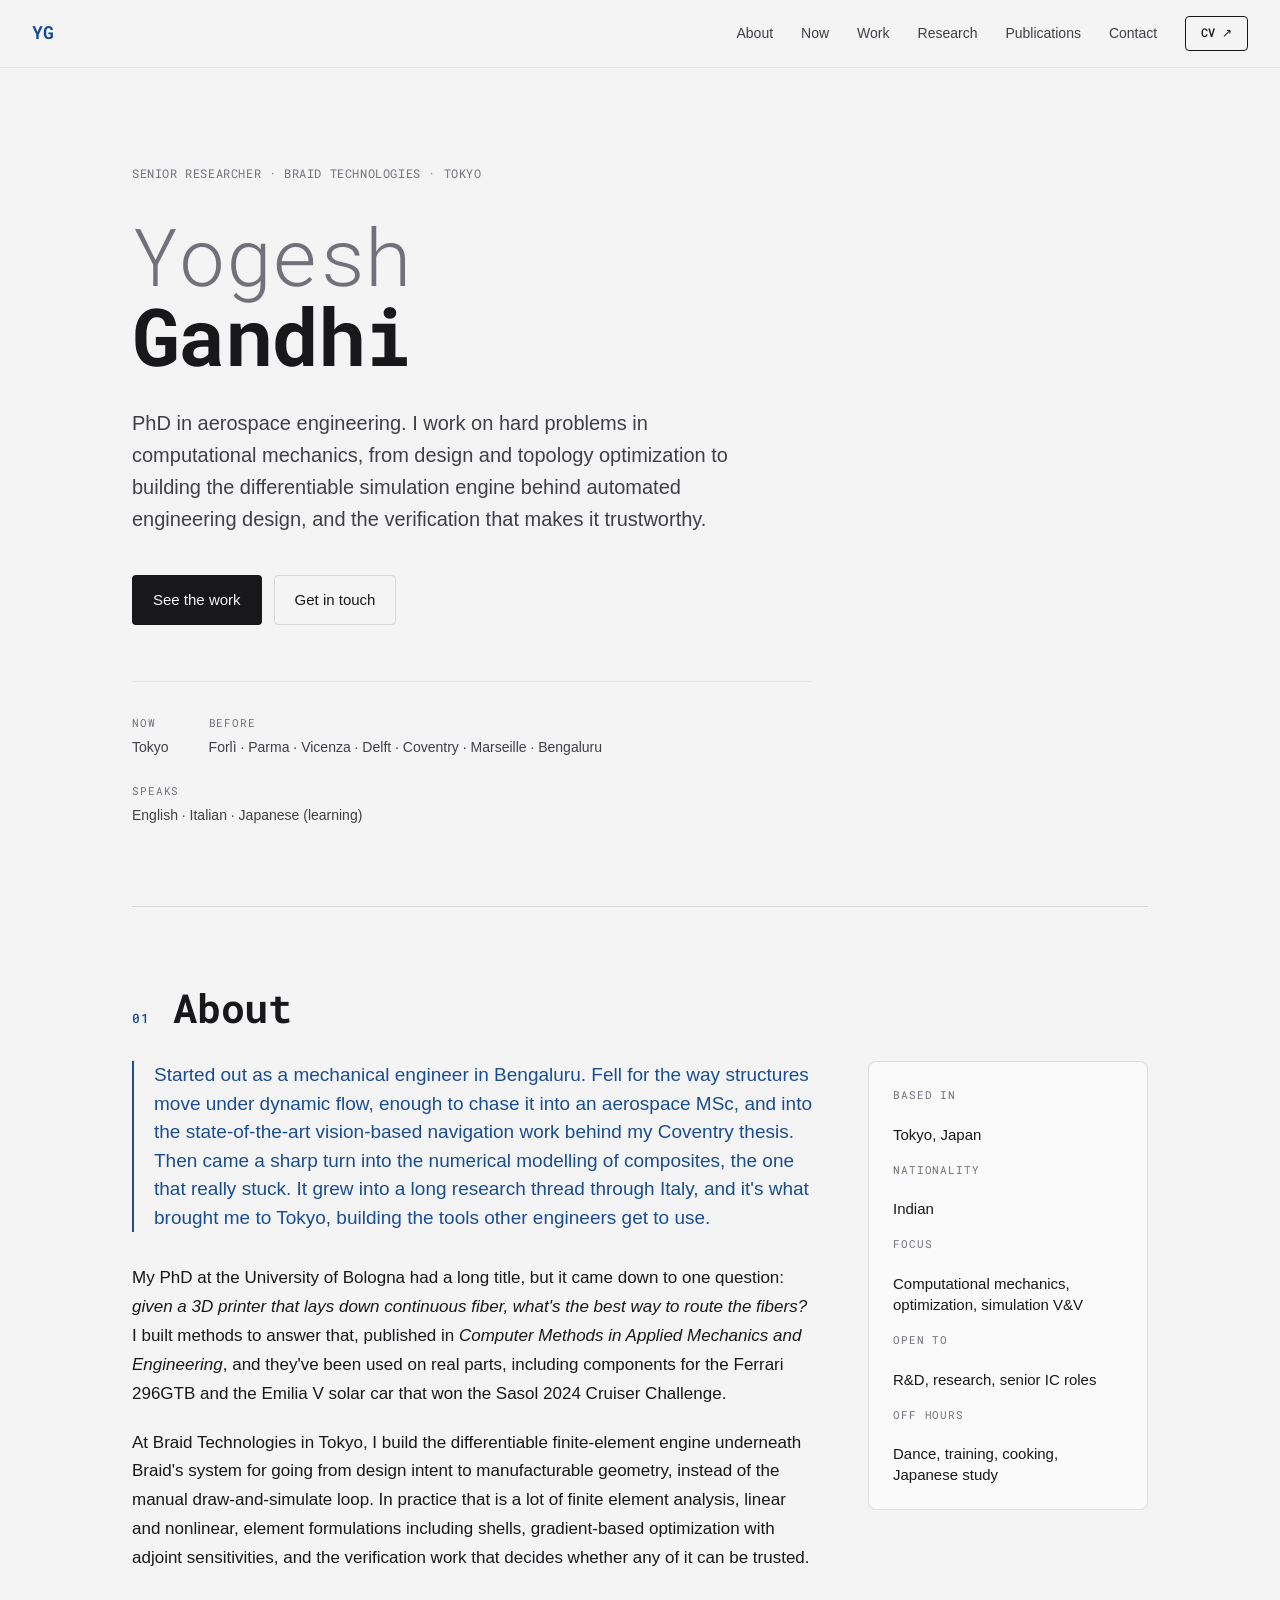
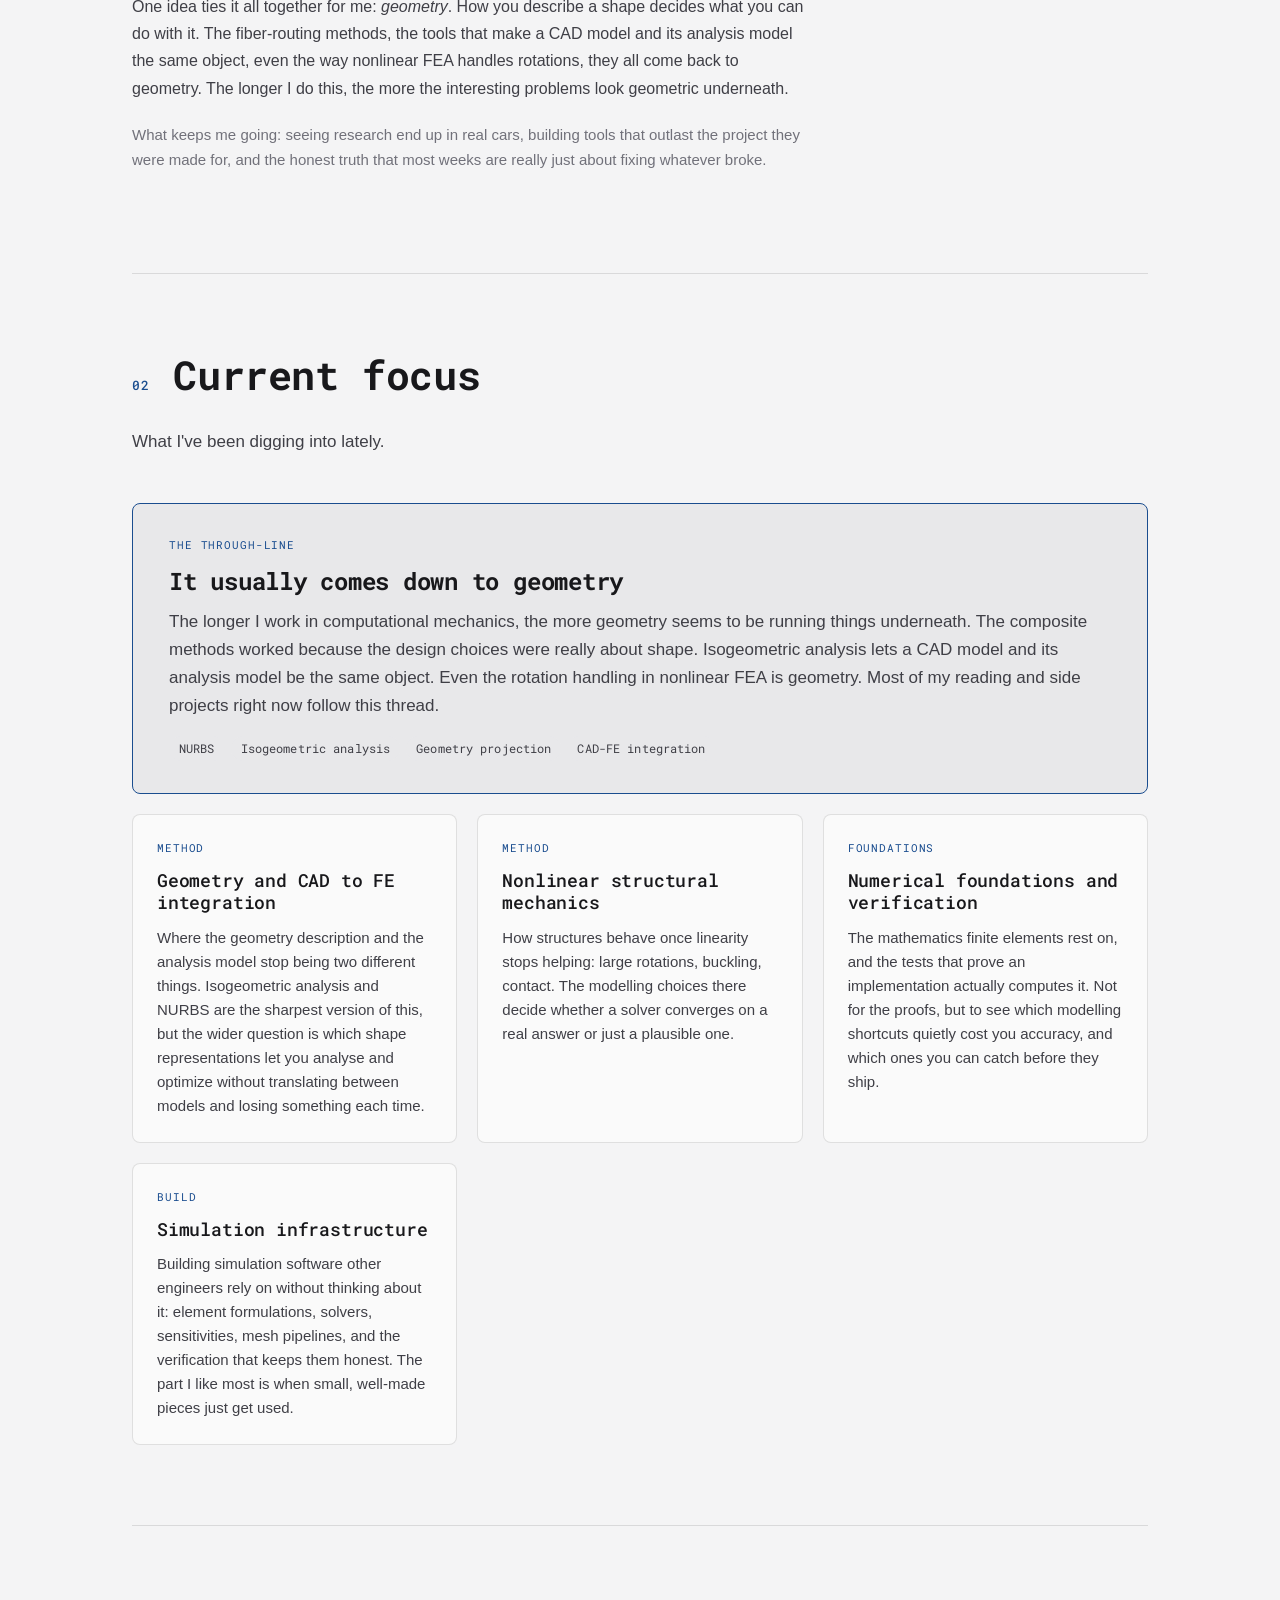
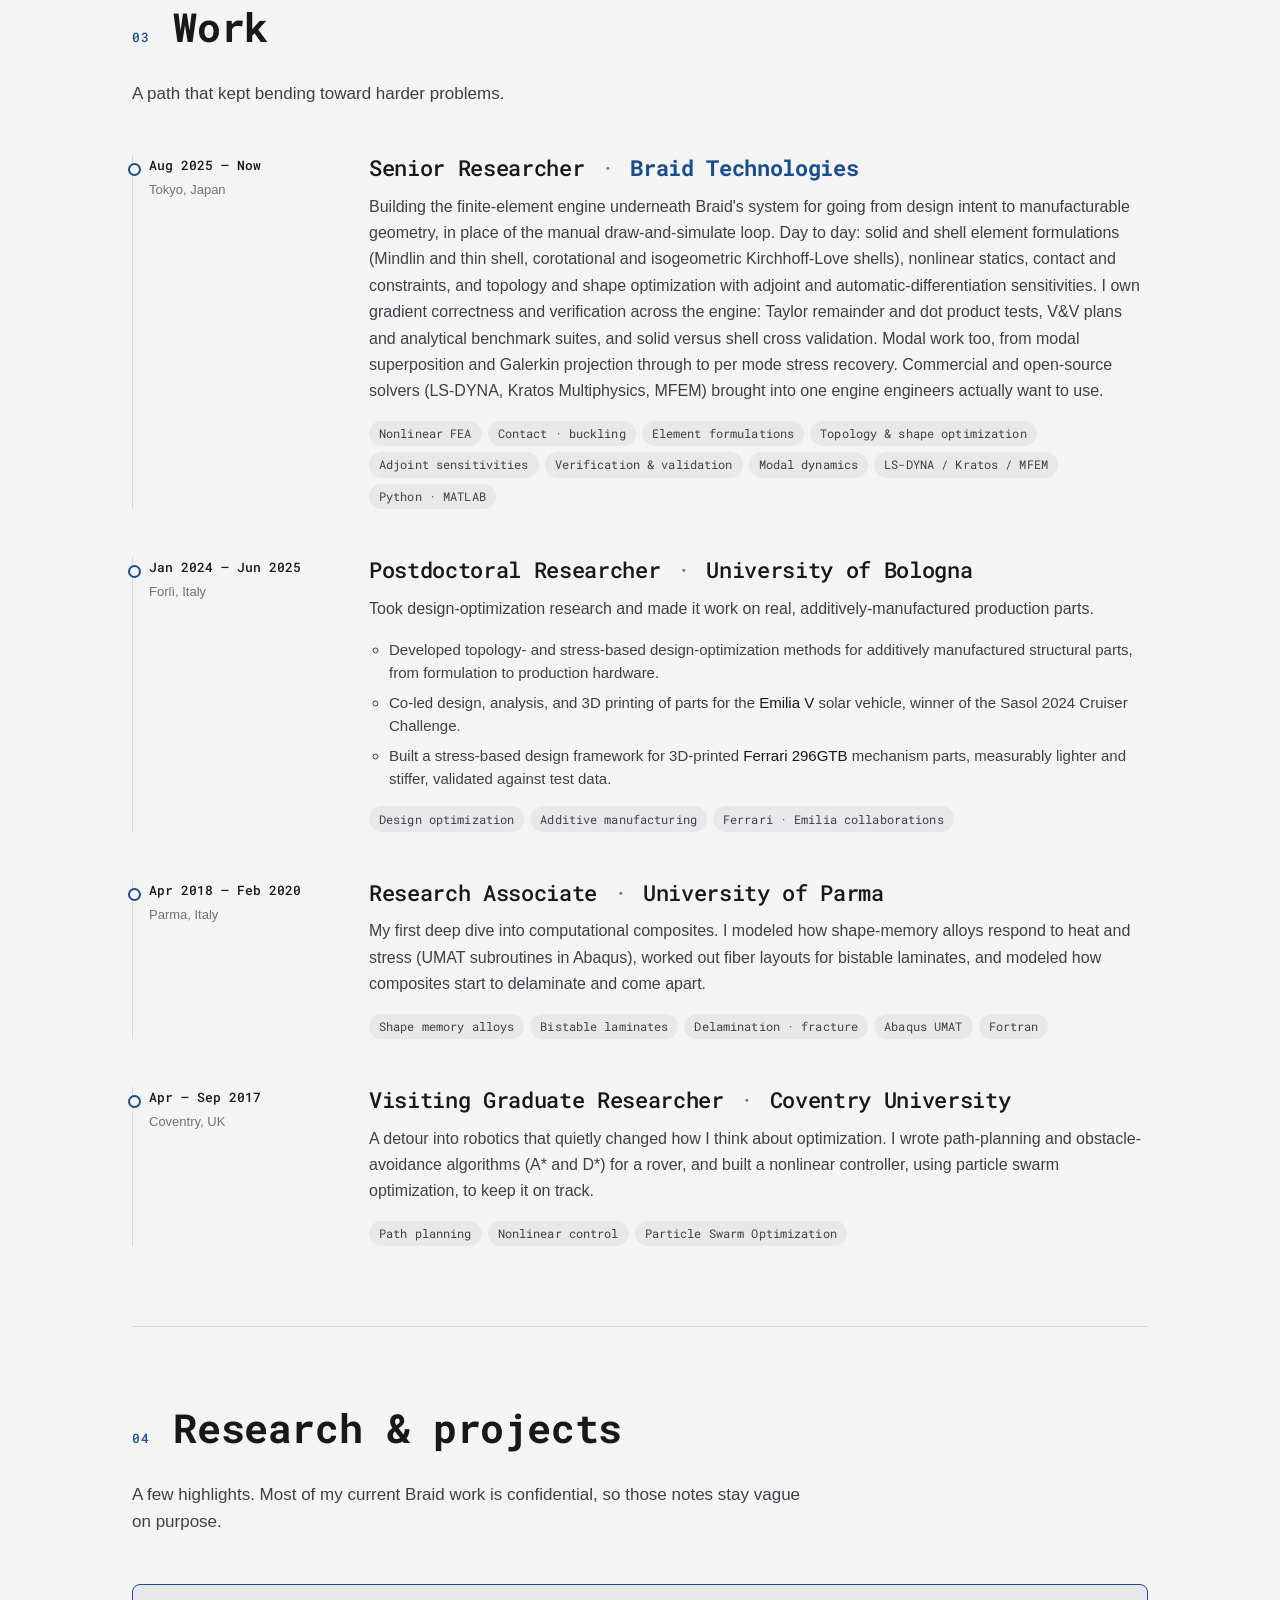
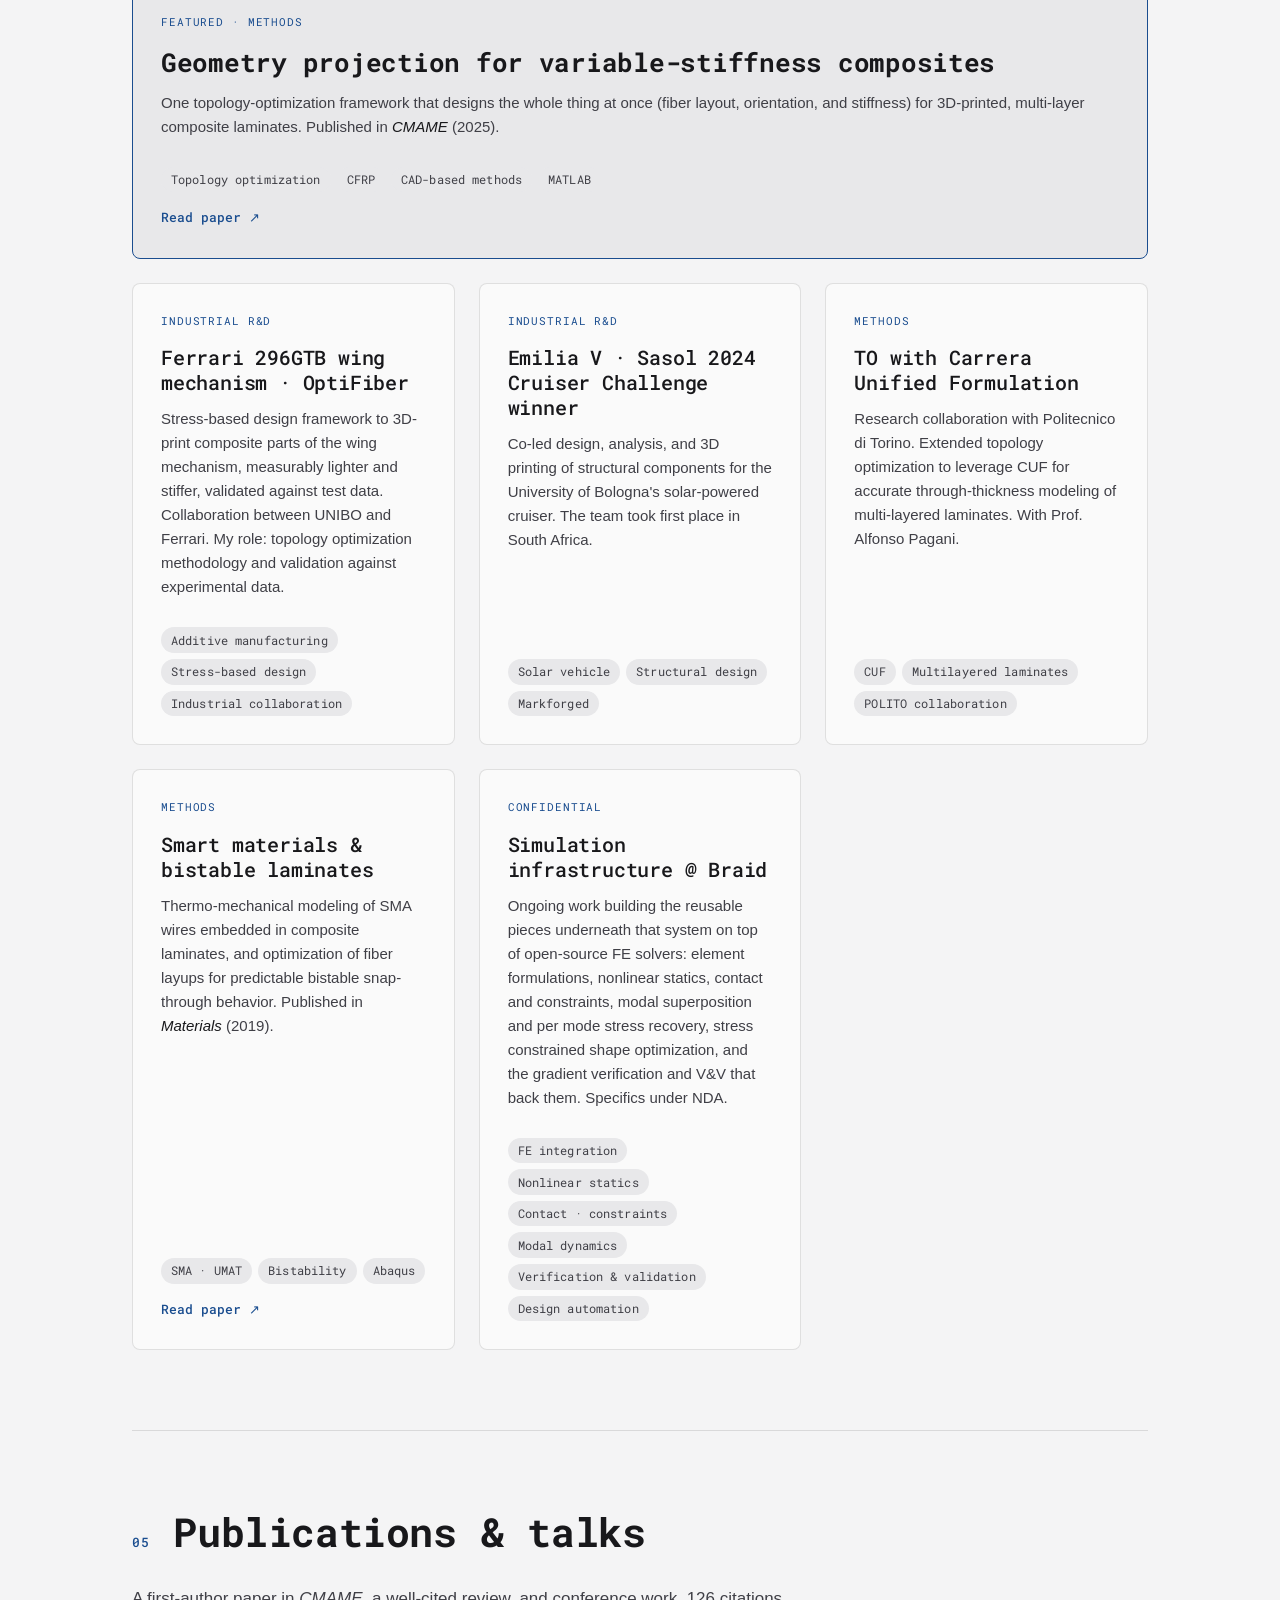
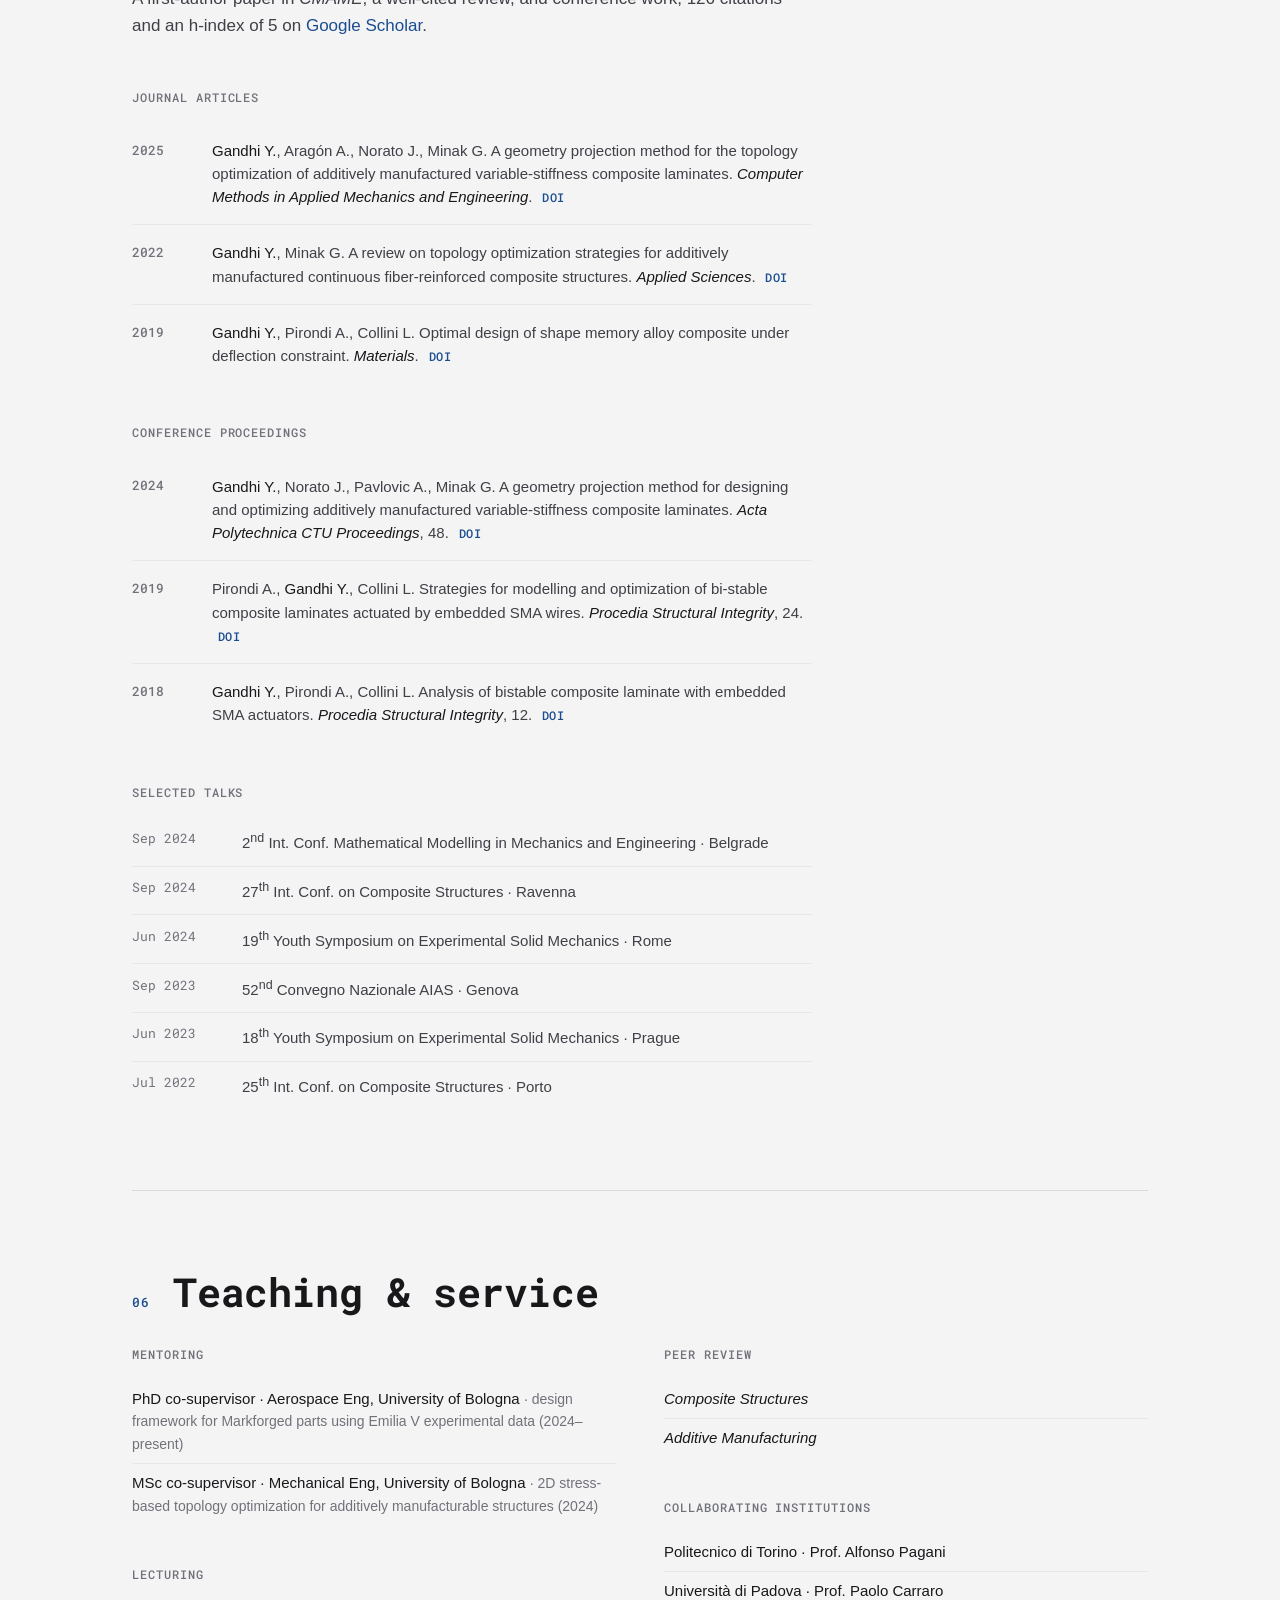
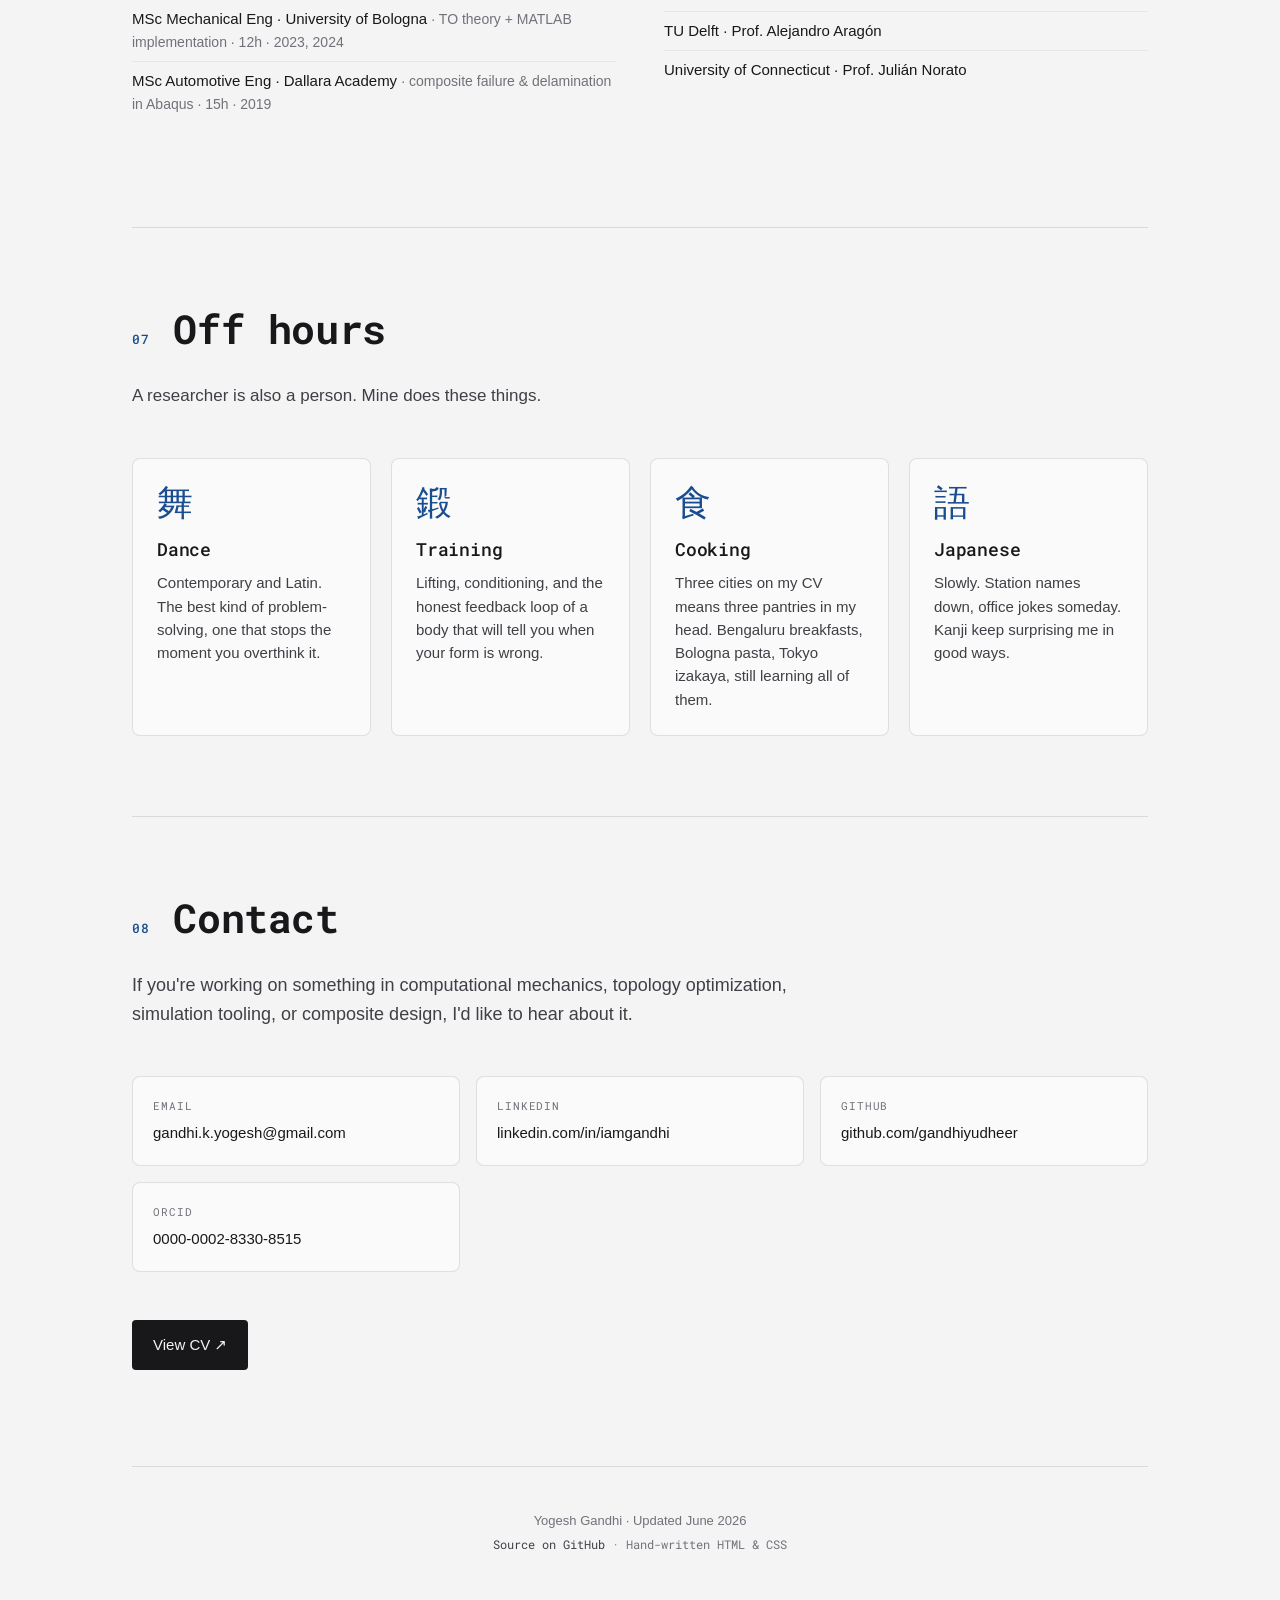
==== commit 86705f84: "Remove the AURA product name from the site and CV Keep Braid's public framing of design intent to ma" ====
--- a/index.html
+++ b/index.html
@@ -8,7 +8,7 @@
   <meta name="author" content="Yogesh Gandhi" />
 
   <meta property="og:title" content="Yogesh Gandhi · Computational Mechanics" />
-  <meta property="og:description" content="PhD in Aerospace Engineering. Building the differentiable finite-element engine behind AURA at Braid Technologies, Tokyo. Computational mechanics, design optimization, simulation verification." />
+  <meta property="og:description" content="PhD in Aerospace Engineering. Building the differentiable finite-element engine behind automated engineering design at Braid Technologies, Tokyo. Computational mechanics, design optimization, simulation verification." />
   <meta property="og:type" content="website" />
   <meta property="og:url" content="https://gandhiyudheer.github.io" />
 
@@ -73,7 +73,7 @@
             My PhD at the <strong>University of Bologna</strong> had a long title, but it came down to one question: <em>given a 3D printer that lays down continuous fiber, what's the best way to route the fibers?</em> I built methods to answer that, published in <em>Computer Methods in Applied Mechanics and Engineering</em>, and they've been used on real parts, including components for the <strong>Ferrari 296GTB</strong> and the <strong>Emilia V</strong> solar car that won the Sasol 2024 Cruiser Challenge.
           </p>
           <p>
-            At <strong>Braid Technologies</strong> in Tokyo, I build the differentiable finite-element engine underneath <strong>AURA</strong>, Braid's system for going from design intent to manufacturable geometry instead of the manual draw-and-simulate loop. In practice that is a lot of finite element analysis, linear and nonlinear, element formulations including shells, gradient-based optimization with adjoint sensitivities, and the verification work that decides whether any of it can be trusted.
+            At <strong>Braid Technologies</strong> in Tokyo, I build the differentiable finite-element engine underneath Braid's system for going from design intent to manufacturable geometry, instead of the manual draw-and-simulate loop. In practice that is a lot of finite element analysis, linear and nonlinear, element formulations including shells, gradient-based optimization with adjoint sensitivities, and the verification work that decides whether any of it can be trusted.
           </p>
           <p class="about-coda">
             One idea ties it all together for me: <em>geometry</em>. How you describe a shape decides what you can do with it. The fiber-routing methods, the tools that make a CAD model and its analysis model the same object, even the way nonlinear FEA handles rotations, they all come back to geometry. The longer I do this, the more the interesting problems look geometric underneath.
@@ -169,7 +169,7 @@
           <div class="timeline-what">
             <h3><span class="timeline-role">Senior Researcher</span> <span class="timeline-at">·</span> <a href="https://braid.tech/" target="_blank" rel="noopener">Braid Technologies</a></h3>
             <p>
-              Building the finite-element engine underneath <strong>AURA</strong>, Braid's system for going from design intent to manufacturable geometry in place of the manual draw-and-simulate loop. Day to day: solid and shell element formulations (Mindlin and thin shell, corotational and isogeometric Kirchhoff-Love shells), nonlinear statics, contact and constraints, and topology and shape optimization with adjoint and automatic-differentiation sensitivities. I own gradient correctness and verification across the engine: Taylor remainder and dot product tests, V&amp;V plans and analytical benchmark suites, and solid versus shell cross validation. Modal work too, from modal superposition and Galerkin projection through to per mode stress recovery. Commercial and open-source solvers (LS-DYNA, Kratos Multiphysics, MFEM) brought into one engine engineers actually want to use.
+              Building the finite-element engine underneath Braid's system for going from design intent to manufacturable geometry, in place of the manual draw-and-simulate loop. Day to day: solid and shell element formulations (Mindlin and thin shell, corotational and isogeometric Kirchhoff-Love shells), nonlinear statics, contact and constraints, and topology and shape optimization with adjoint and automatic-differentiation sensitivities. I own gradient correctness and verification across the engine: Taylor remainder and dot product tests, V&amp;V plans and analytical benchmark suites, and solid versus shell cross validation. Modal work too, from modal superposition and Galerkin projection through to per mode stress recovery. Commercial and open-source solvers (LS-DYNA, Kratos Multiphysics, MFEM) brought into one engine engineers actually want to use.
             </p>
             <div class="pills">
               <span class="pill">Nonlinear FEA</span>
@@ -334,7 +334,7 @@
           <span class="project-tag">Confidential</span>
           <h3>Simulation infrastructure @ Braid</h3>
           <p>
-            Ongoing work building the reusable pieces underneath AURA on top of open-source FE solvers: element formulations, nonlinear statics, contact and constraints, modal superposition and per mode stress recovery, stress constrained shape optimization, and the gradient verification and V&amp;V that back them. Specifics under NDA.
+            Ongoing work building the reusable pieces underneath that system on top of open-source FE solvers: element formulations, nonlinear statics, contact and constraints, modal superposition and per mode stress recovery, stress constrained shape optimization, and the gradient verification and V&amp;V that back them. Specifics under NDA.
           </p>
           <div class="pills">
             <span class="pill">FE integration</span>
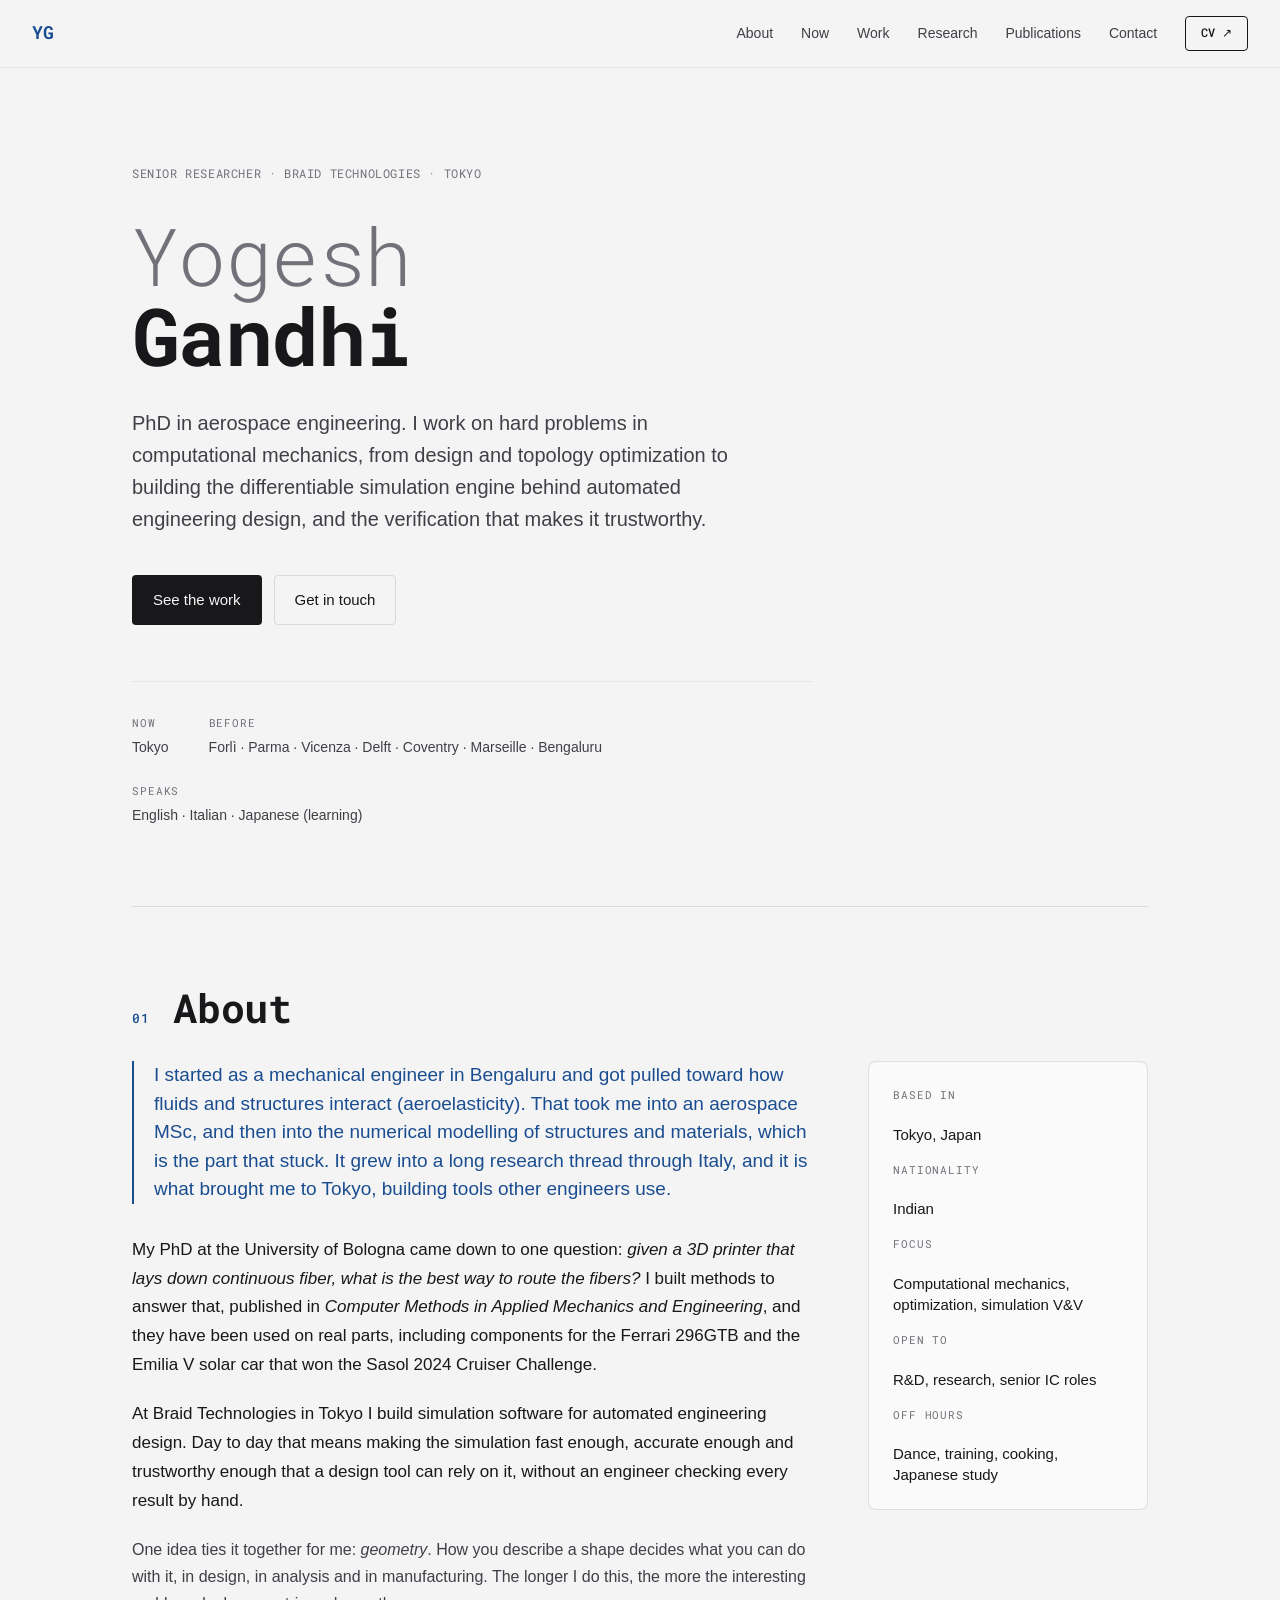
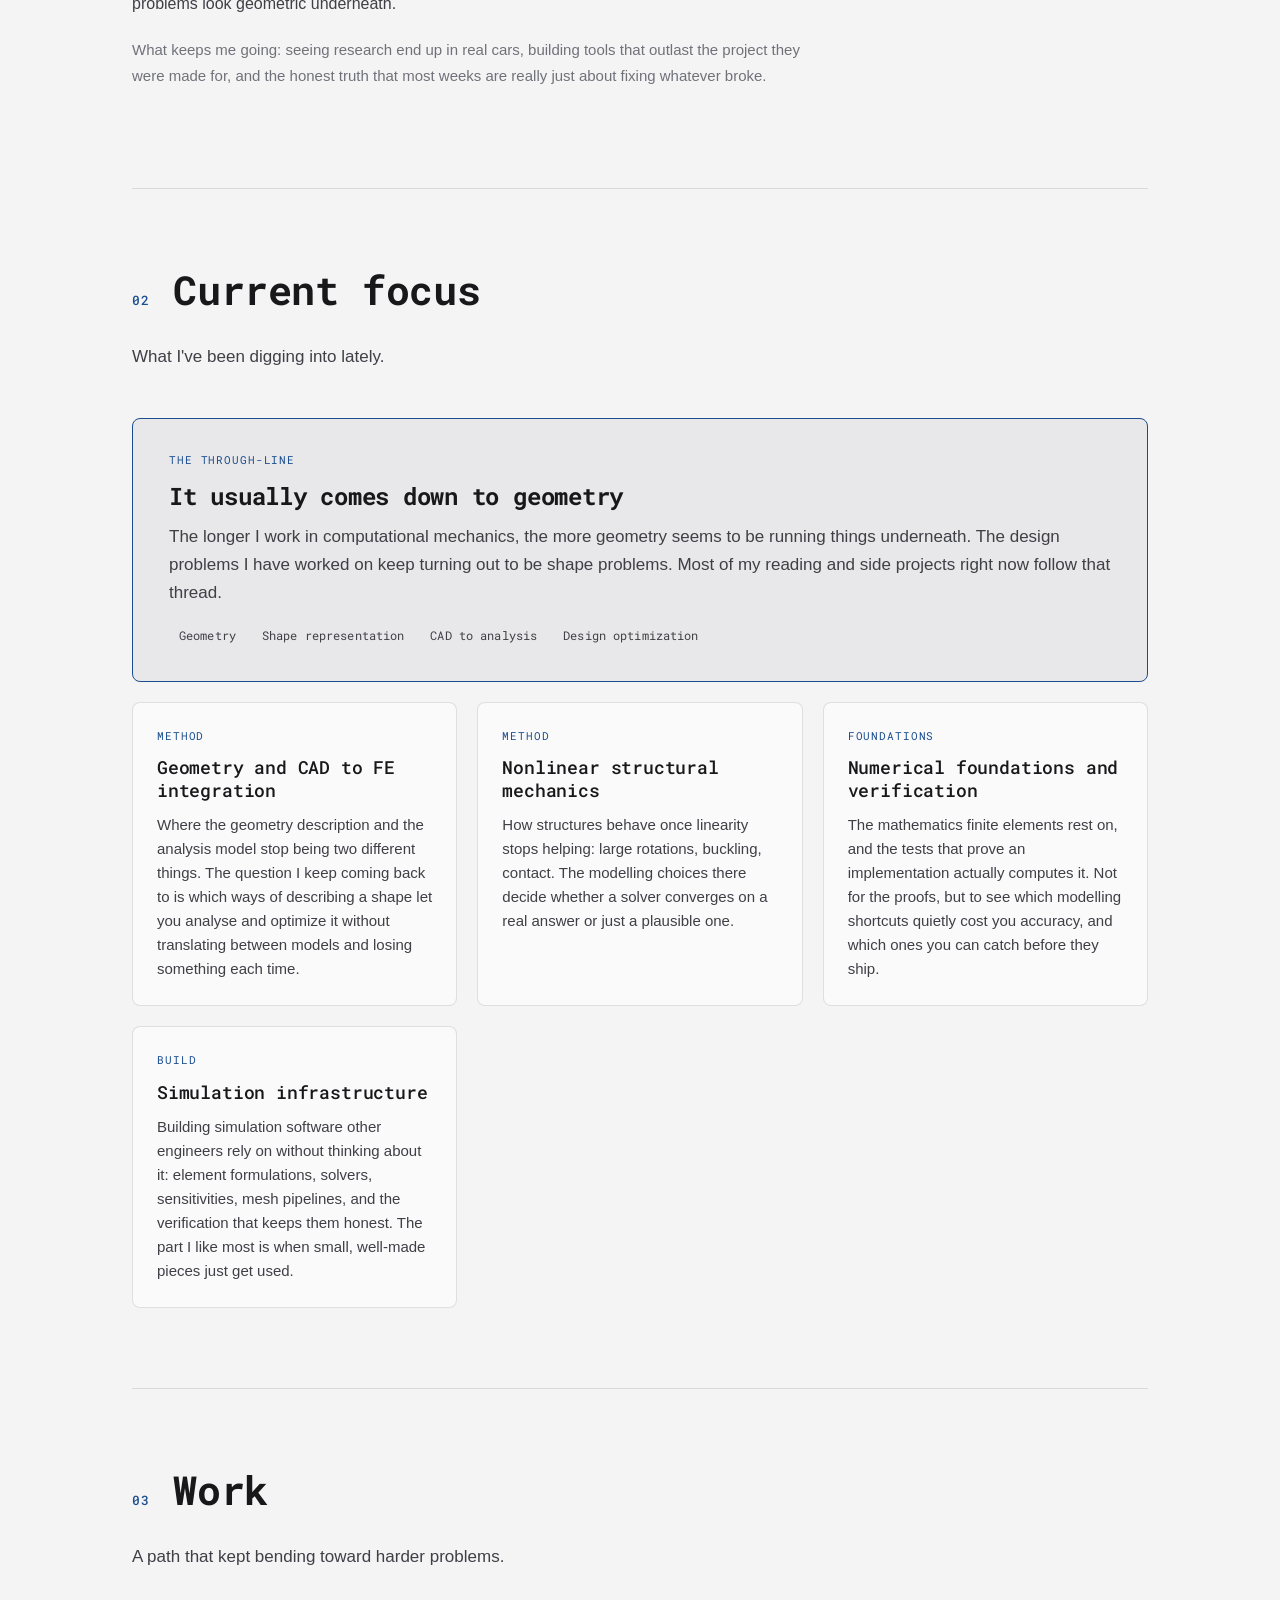
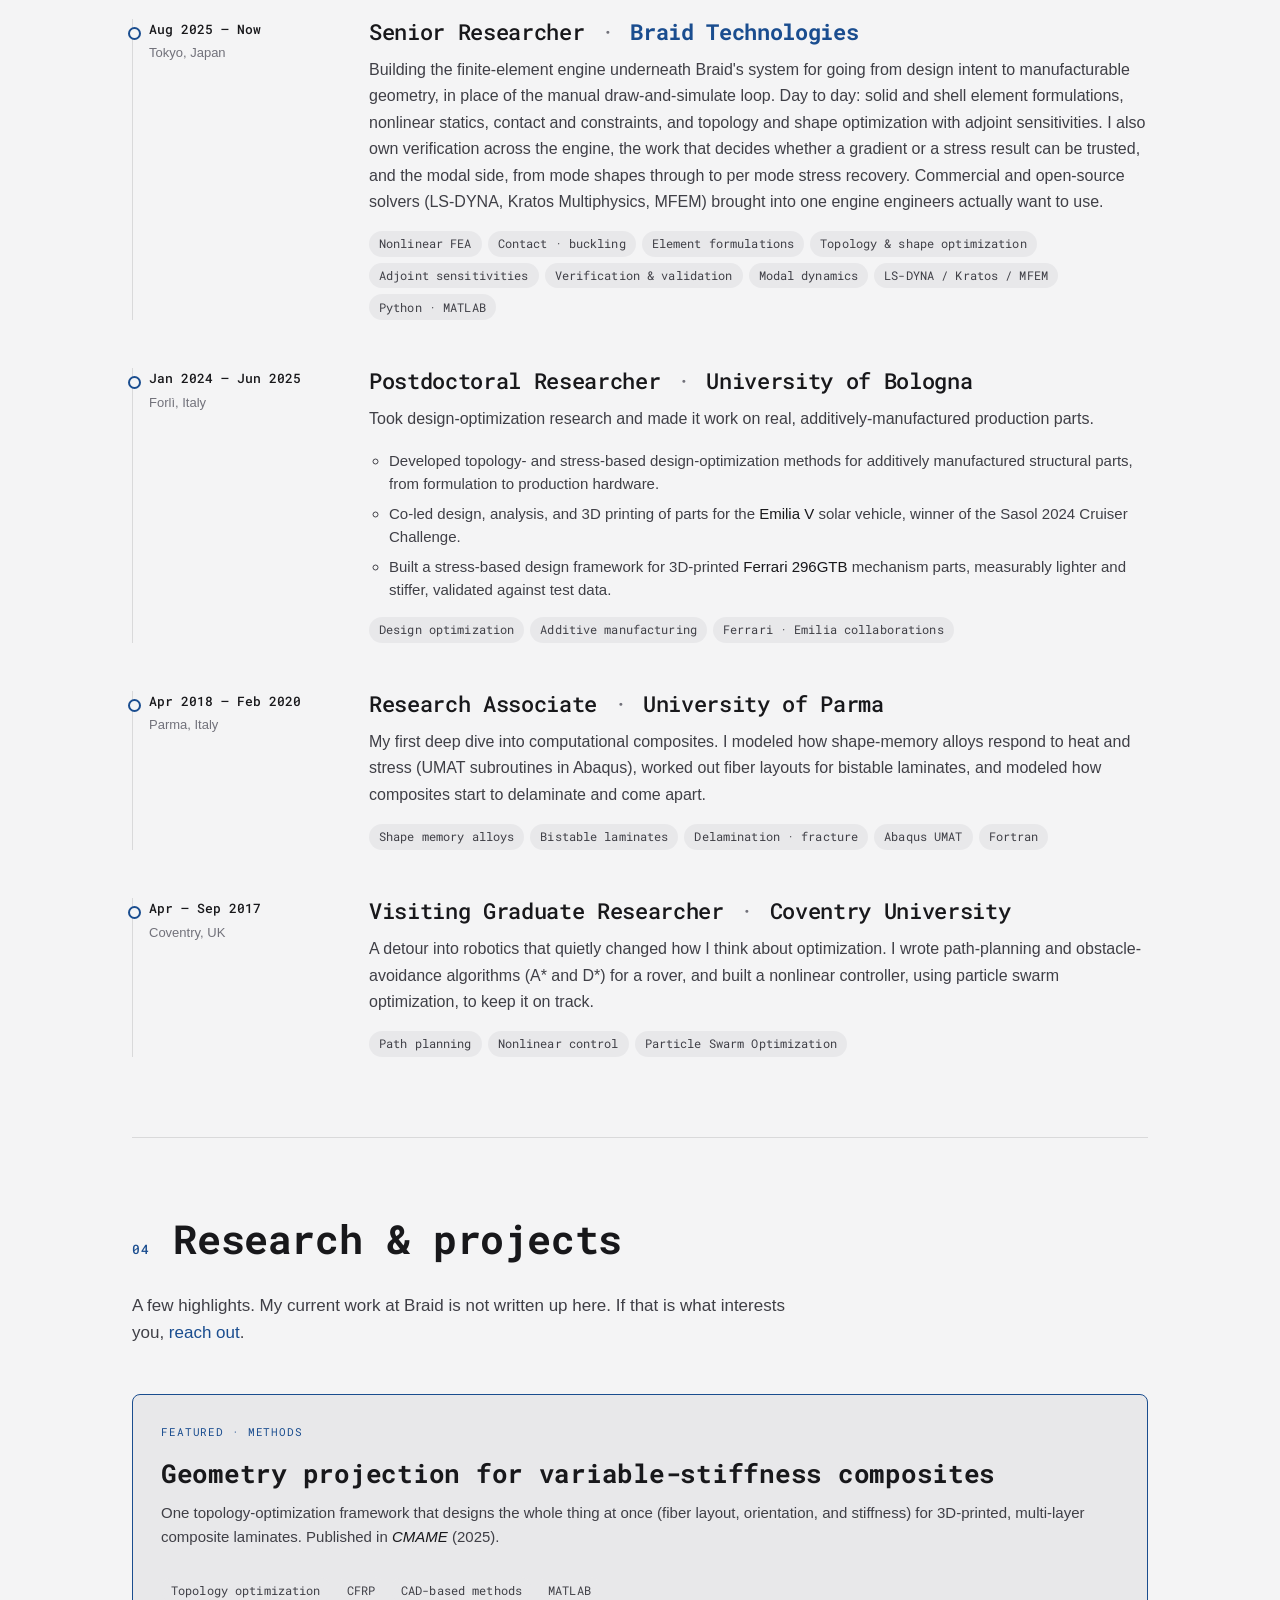
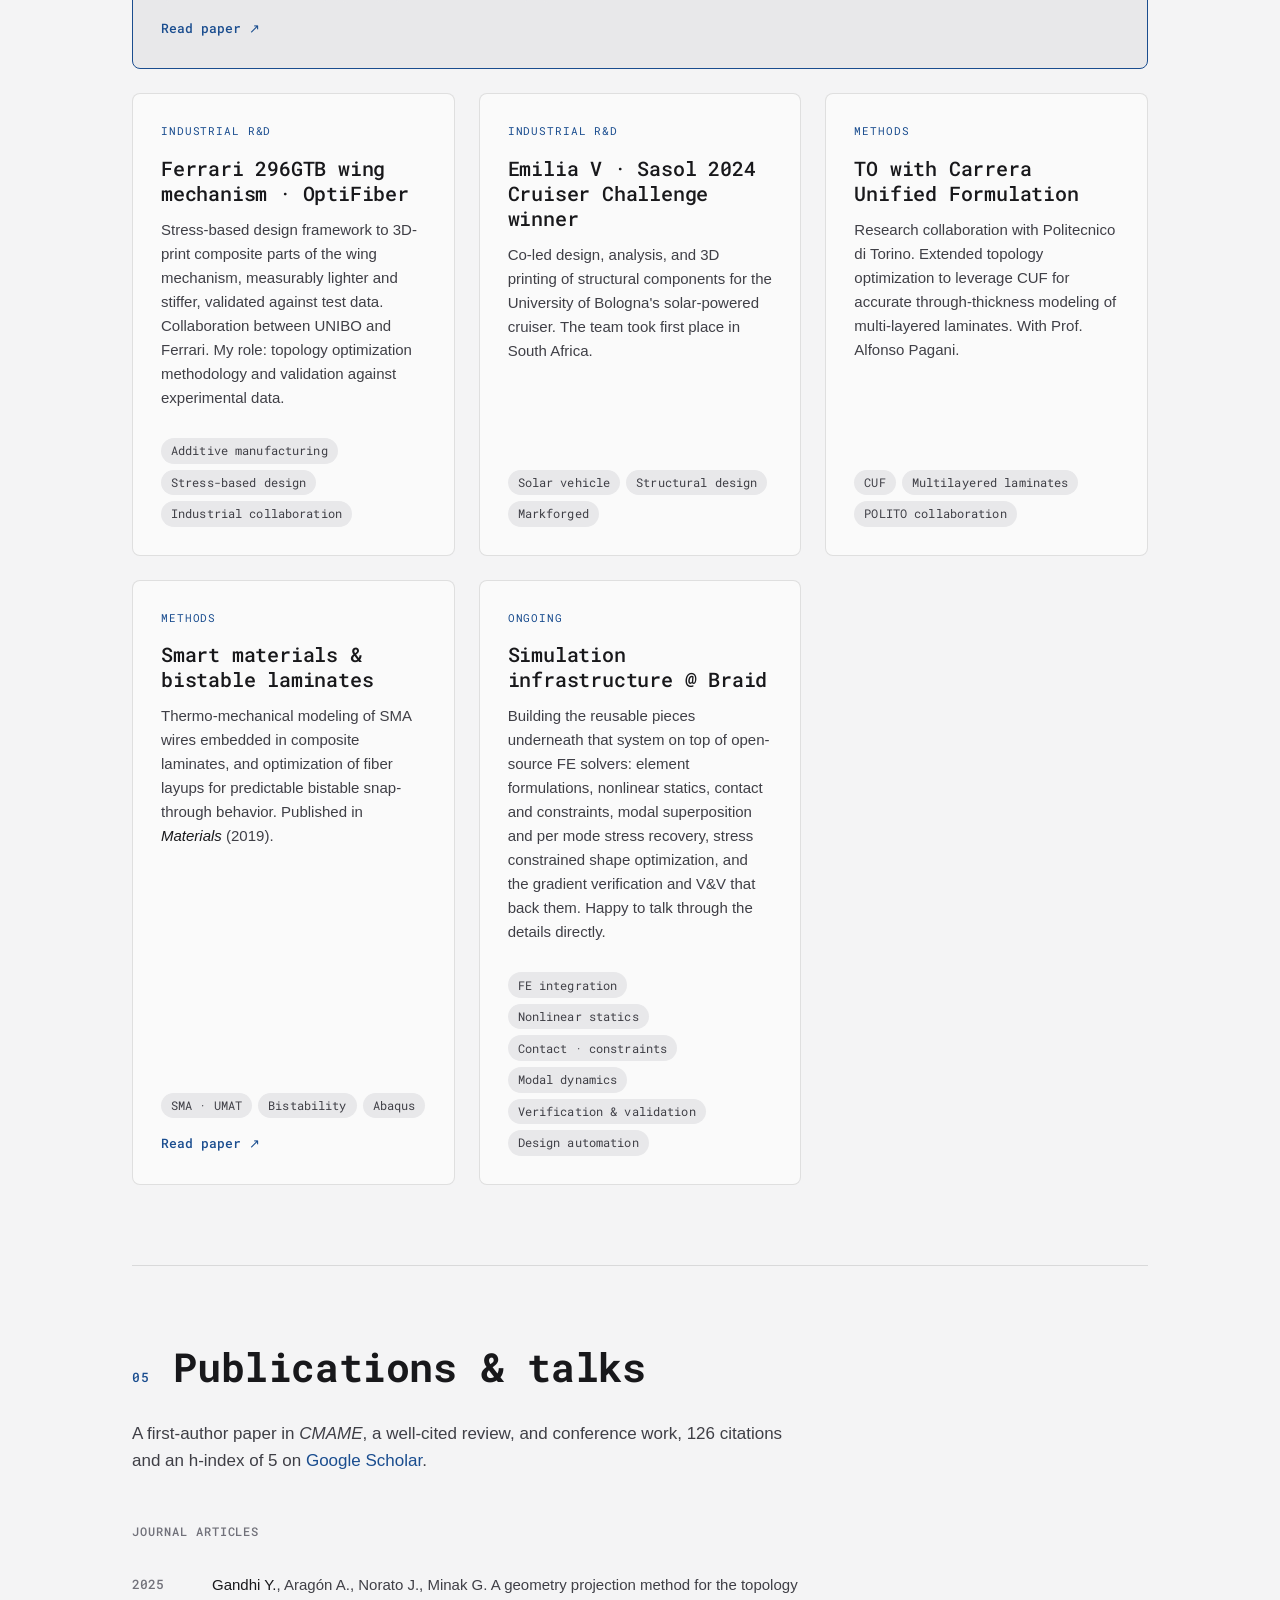
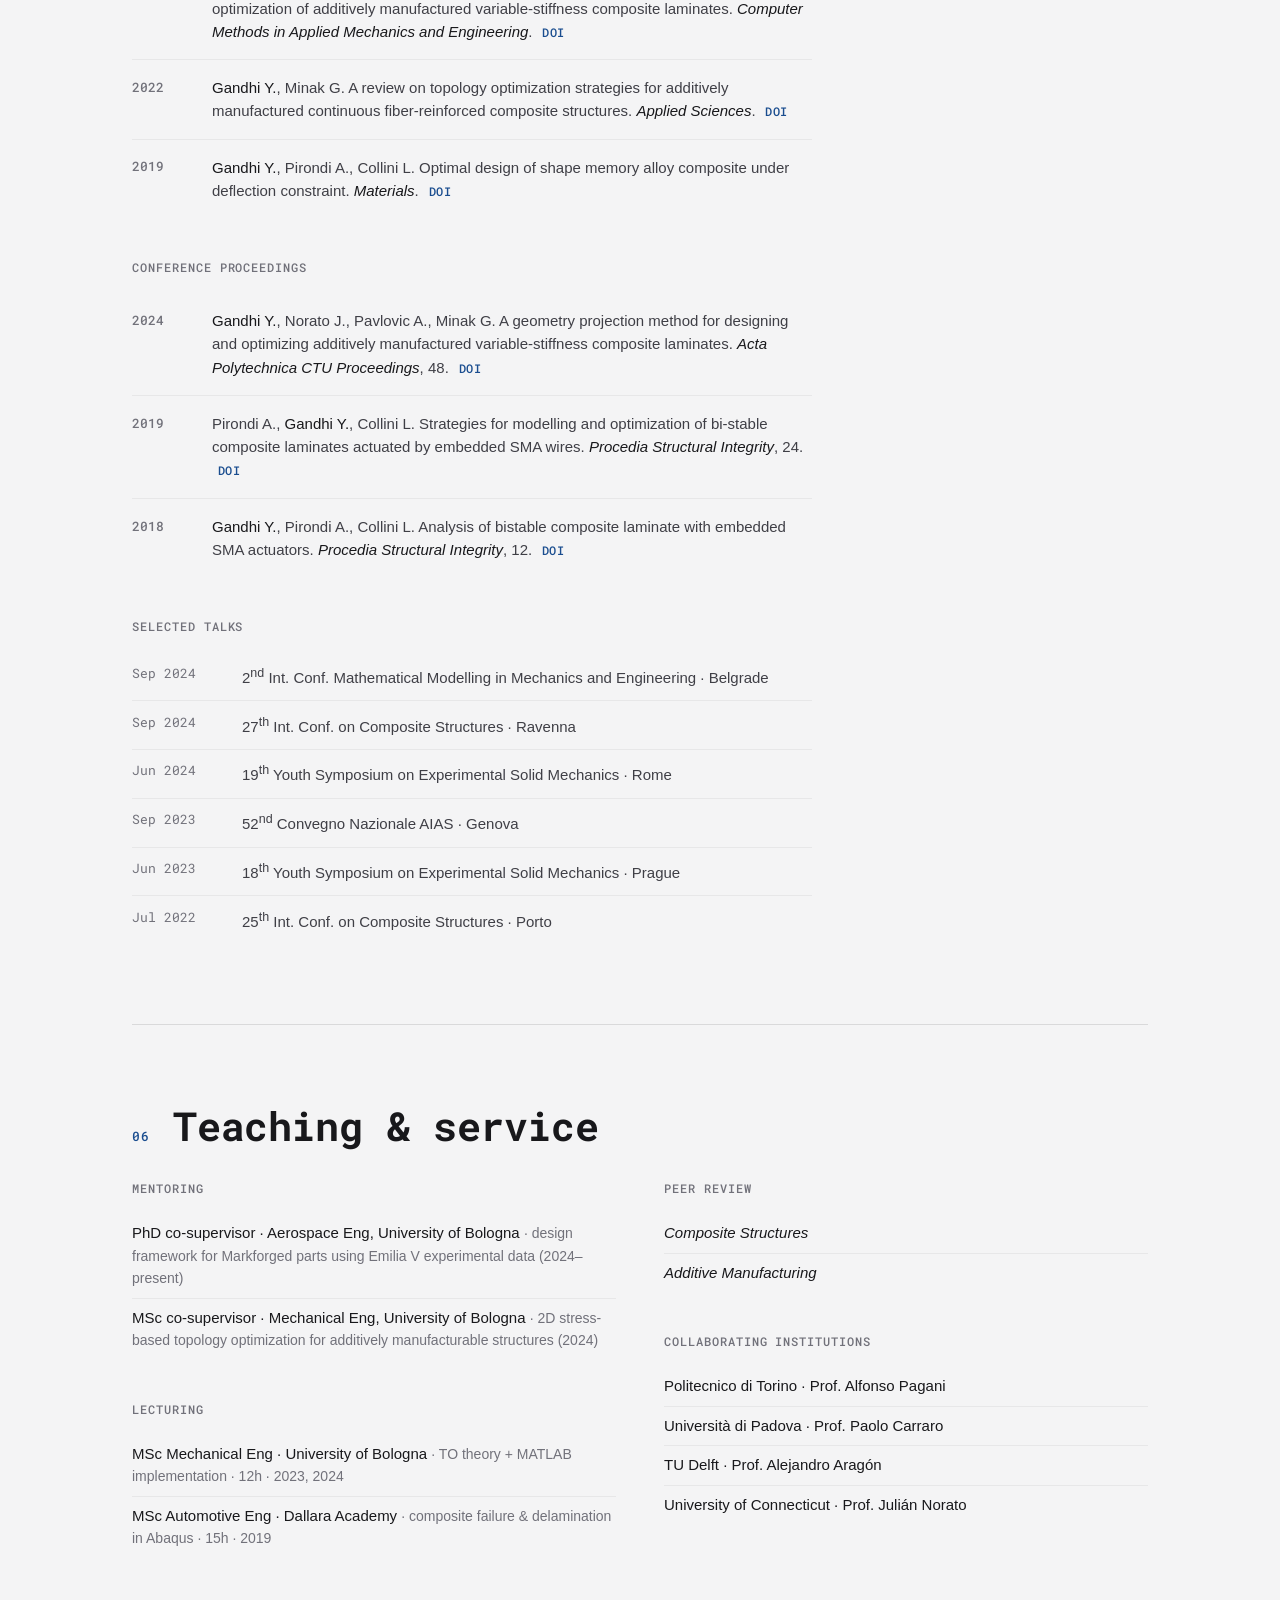
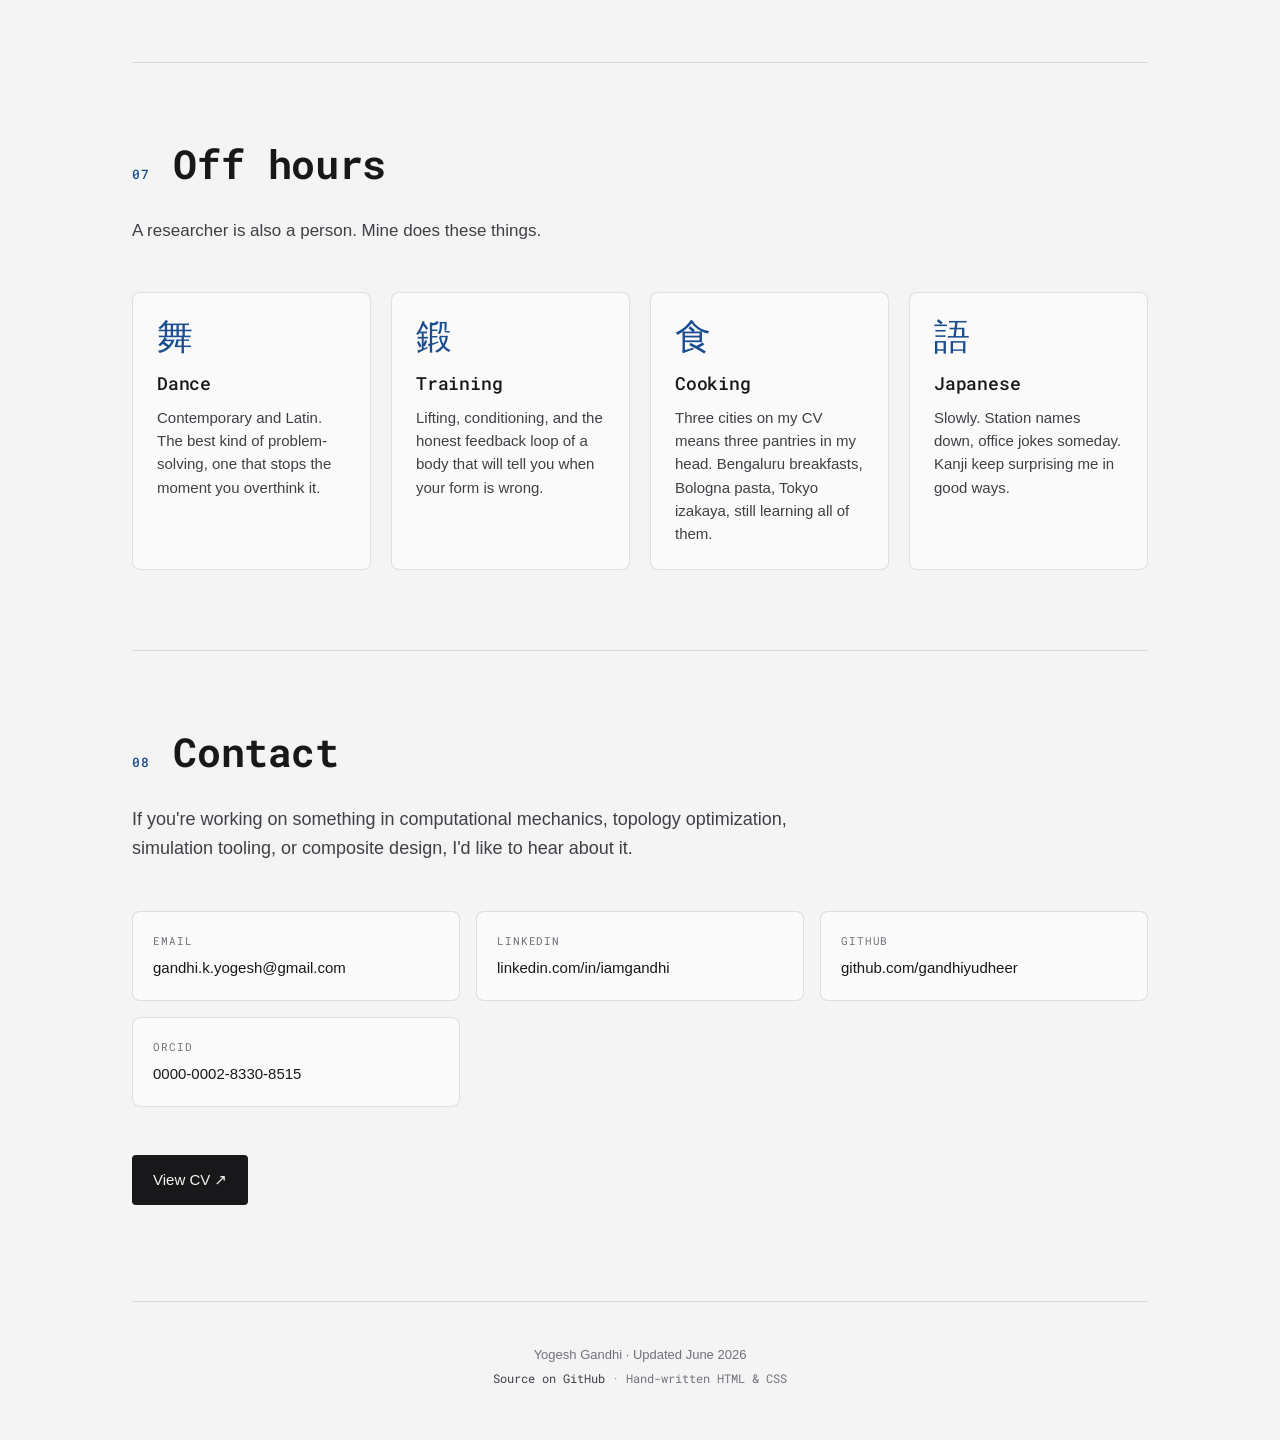
==== commit 2c323a06: "Simplify About, Current focus and the Braid work entry for a general reader About: restore the aeroe" ====
--- a/index.html
+++ b/index.html
@@ -67,16 +67,16 @@
       <div class="about-grid">
         <div class="about-prose">
           <p class="about-arc">
-            Started out as a mechanical engineer in Bengaluru. Fell for the way structures move under dynamic flow, enough to chase it into an aerospace MSc, and into the state-of-the-art vision-based navigation work behind my Coventry thesis. Then came a sharp turn into the numerical modelling of composites, the one that really stuck. It grew into a long research thread through Italy, and it's what brought me to Tokyo, building the tools other engineers get to use.
-          </p>
-          <p>
-            My PhD at the <strong>University of Bologna</strong> had a long title, but it came down to one question: <em>given a 3D printer that lays down continuous fiber, what's the best way to route the fibers?</em> I built methods to answer that, published in <em>Computer Methods in Applied Mechanics and Engineering</em>, and they've been used on real parts, including components for the <strong>Ferrari 296GTB</strong> and the <strong>Emilia V</strong> solar car that won the Sasol 2024 Cruiser Challenge.
-          </p>
-          <p>
-            At <strong>Braid Technologies</strong> in Tokyo, I build the differentiable finite-element engine underneath Braid's system for going from design intent to manufacturable geometry, instead of the manual draw-and-simulate loop. In practice that is a lot of finite element analysis, linear and nonlinear, element formulations including shells, gradient-based optimization with adjoint sensitivities, and the verification work that decides whether any of it can be trusted.
+            I started as a mechanical engineer in Bengaluru and got pulled toward how fluids and structures interact (aeroelasticity). That took me into an aerospace MSc, and then into the numerical modelling of structures and materials, which is the part that stuck. It grew into a long research thread through Italy, and it is what brought me to Tokyo, building tools other engineers use.
+          </p>
+          <p>
+            My PhD at the <strong>University of Bologna</strong> came down to one question: <em>given a 3D printer that lays down continuous fiber, what is the best way to route the fibers?</em> I built methods to answer that, published in <em>Computer Methods in Applied Mechanics and Engineering</em>, and they have been used on real parts, including components for the <strong>Ferrari 296GTB</strong> and the <strong>Emilia V</strong> solar car that won the Sasol 2024 Cruiser Challenge.
+          </p>
+          <p>
+            At <strong>Braid Technologies</strong> in Tokyo I build simulation software for automated engineering design. Day to day that means making the simulation fast enough, accurate enough and trustworthy enough that a design tool can rely on it, without an engineer checking every result by hand.
           </p>
           <p class="about-coda">
-            One idea ties it all together for me: <em>geometry</em>. How you describe a shape decides what you can do with it. The fiber-routing methods, the tools that make a CAD model and its analysis model the same object, even the way nonlinear FEA handles rotations, they all come back to geometry. The longer I do this, the more the interesting problems look geometric underneath.
+            One idea ties it together for me: <em>geometry</em>. How you describe a shape decides what you can do with it, in design, in analysis and in manufacturing. The longer I do this, the more the interesting problems look geometric underneath.
           </p>
           <p class="about-coda about-coda-soft">
             What keeps me going: seeing research end up in real cars, building tools that outlast the project they were made for, and the honest truth that most weeks are really just about fixing whatever broke.
@@ -107,13 +107,13 @@
           <span class="now-tag">The through-line</span>
           <h3>It usually comes down to geometry</h3>
           <p>
-            The longer I work in computational mechanics, the more geometry seems to be running things underneath. The composite methods worked because the design choices were really about shape. Isogeometric analysis lets a CAD model and its analysis model be the same object. Even the rotation handling in nonlinear FEA is geometry. Most of my reading and side projects right now follow this thread.
-          </p>
-          <div class="pills">
-            <span class="pill">NURBS</span>
-            <span class="pill">Isogeometric analysis</span>
-            <span class="pill">Geometry projection</span>
-            <span class="pill">CAD-FE integration</span>
+            The longer I work in computational mechanics, the more geometry seems to be running things underneath. The design problems I have worked on keep turning out to be shape problems. Most of my reading and side projects right now follow that thread.
+          </p>
+          <div class="pills">
+            <span class="pill">Geometry</span>
+            <span class="pill">Shape representation</span>
+            <span class="pill">CAD to analysis</span>
+            <span class="pill">Design optimization</span>
           </div>
         </article>
 
@@ -121,7 +121,7 @@
           <span class="now-tag">Method</span>
           <h3>Geometry and CAD to FE integration</h3>
           <p>
-            Where the geometry description and the analysis model stop being two different things. Isogeometric analysis and NURBS are the sharpest version of this, but the wider question is which shape representations let you analyse and optimize without translating between models and losing something each time.
+            Where the geometry description and the analysis model stop being two different things. The question I keep coming back to is which ways of describing a shape let you analyse and optimize it without translating between models and losing something each time.
           </p>
         </article>
 
@@ -169,7 +169,7 @@
           <div class="timeline-what">
             <h3><span class="timeline-role">Senior Researcher</span> <span class="timeline-at">·</span> <a href="https://braid.tech/" target="_blank" rel="noopener">Braid Technologies</a></h3>
             <p>
-              Building the finite-element engine underneath Braid's system for going from design intent to manufacturable geometry, in place of the manual draw-and-simulate loop. Day to day: solid and shell element formulations (Mindlin and thin shell, corotational and isogeometric Kirchhoff-Love shells), nonlinear statics, contact and constraints, and topology and shape optimization with adjoint and automatic-differentiation sensitivities. I own gradient correctness and verification across the engine: Taylor remainder and dot product tests, V&amp;V plans and analytical benchmark suites, and solid versus shell cross validation. Modal work too, from modal superposition and Galerkin projection through to per mode stress recovery. Commercial and open-source solvers (LS-DYNA, Kratos Multiphysics, MFEM) brought into one engine engineers actually want to use.
+              Building the finite-element engine underneath Braid's system for going from design intent to manufacturable geometry, in place of the manual draw-and-simulate loop. Day to day: solid and shell element formulations, nonlinear statics, contact and constraints, and topology and shape optimization with adjoint sensitivities. I also own verification across the engine, the work that decides whether a gradient or a stress result can be trusted, and the modal side, from mode shapes through to per mode stress recovery. Commercial and open-source solvers (LS-DYNA, Kratos Multiphysics, MFEM) brought into one engine engineers actually want to use.
             </p>
             <div class="pills">
               <span class="pill">Nonlinear FEA</span>
@@ -254,7 +254,7 @@
         <span class="section-number">04</span>
         <h2 class="section-title">Research &amp; projects</h2>
       </div>
-      <p class="section-lede">A few highlights. Most of my current Braid work is confidential, so those notes stay vague on purpose.</p>
+      <p class="section-lede">A few highlights. My current work at Braid is not written up here. If that is what interests you, <a href="#contact">reach out</a>.</p>
 
       <div class="project-grid">
 
@@ -331,10 +331,10 @@
         </article>
 
         <article class="project-card">
-          <span class="project-tag">Confidential</span>
+          <span class="project-tag">Ongoing</span>
           <h3>Simulation infrastructure @ Braid</h3>
           <p>
-            Ongoing work building the reusable pieces underneath that system on top of open-source FE solvers: element formulations, nonlinear statics, contact and constraints, modal superposition and per mode stress recovery, stress constrained shape optimization, and the gradient verification and V&amp;V that back them. Specifics under NDA.
+            Building the reusable pieces underneath that system on top of open-source FE solvers: element formulations, nonlinear statics, contact and constraints, modal superposition and per mode stress recovery, stress constrained shape optimization, and the gradient verification and V&amp;V that back them. Happy to talk through the details directly.
           </p>
           <div class="pills">
             <span class="pill">FE integration</span>
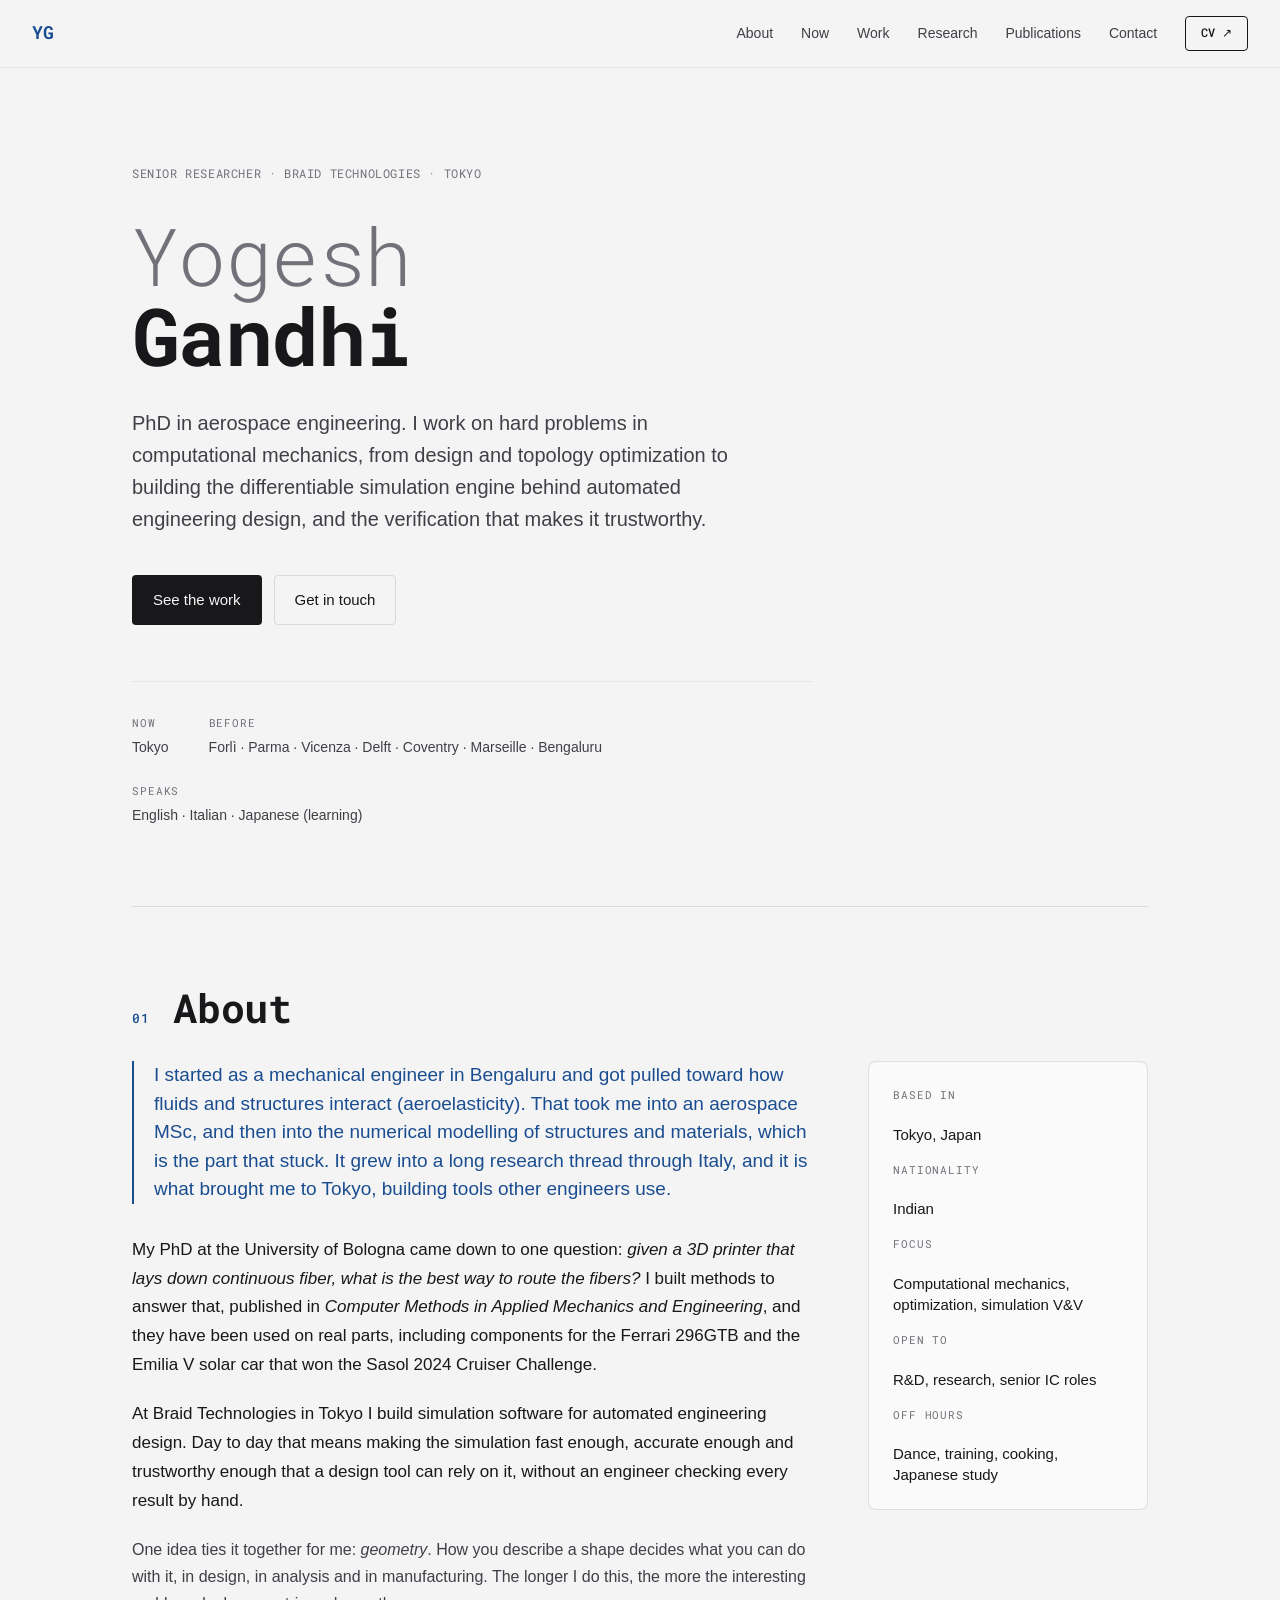
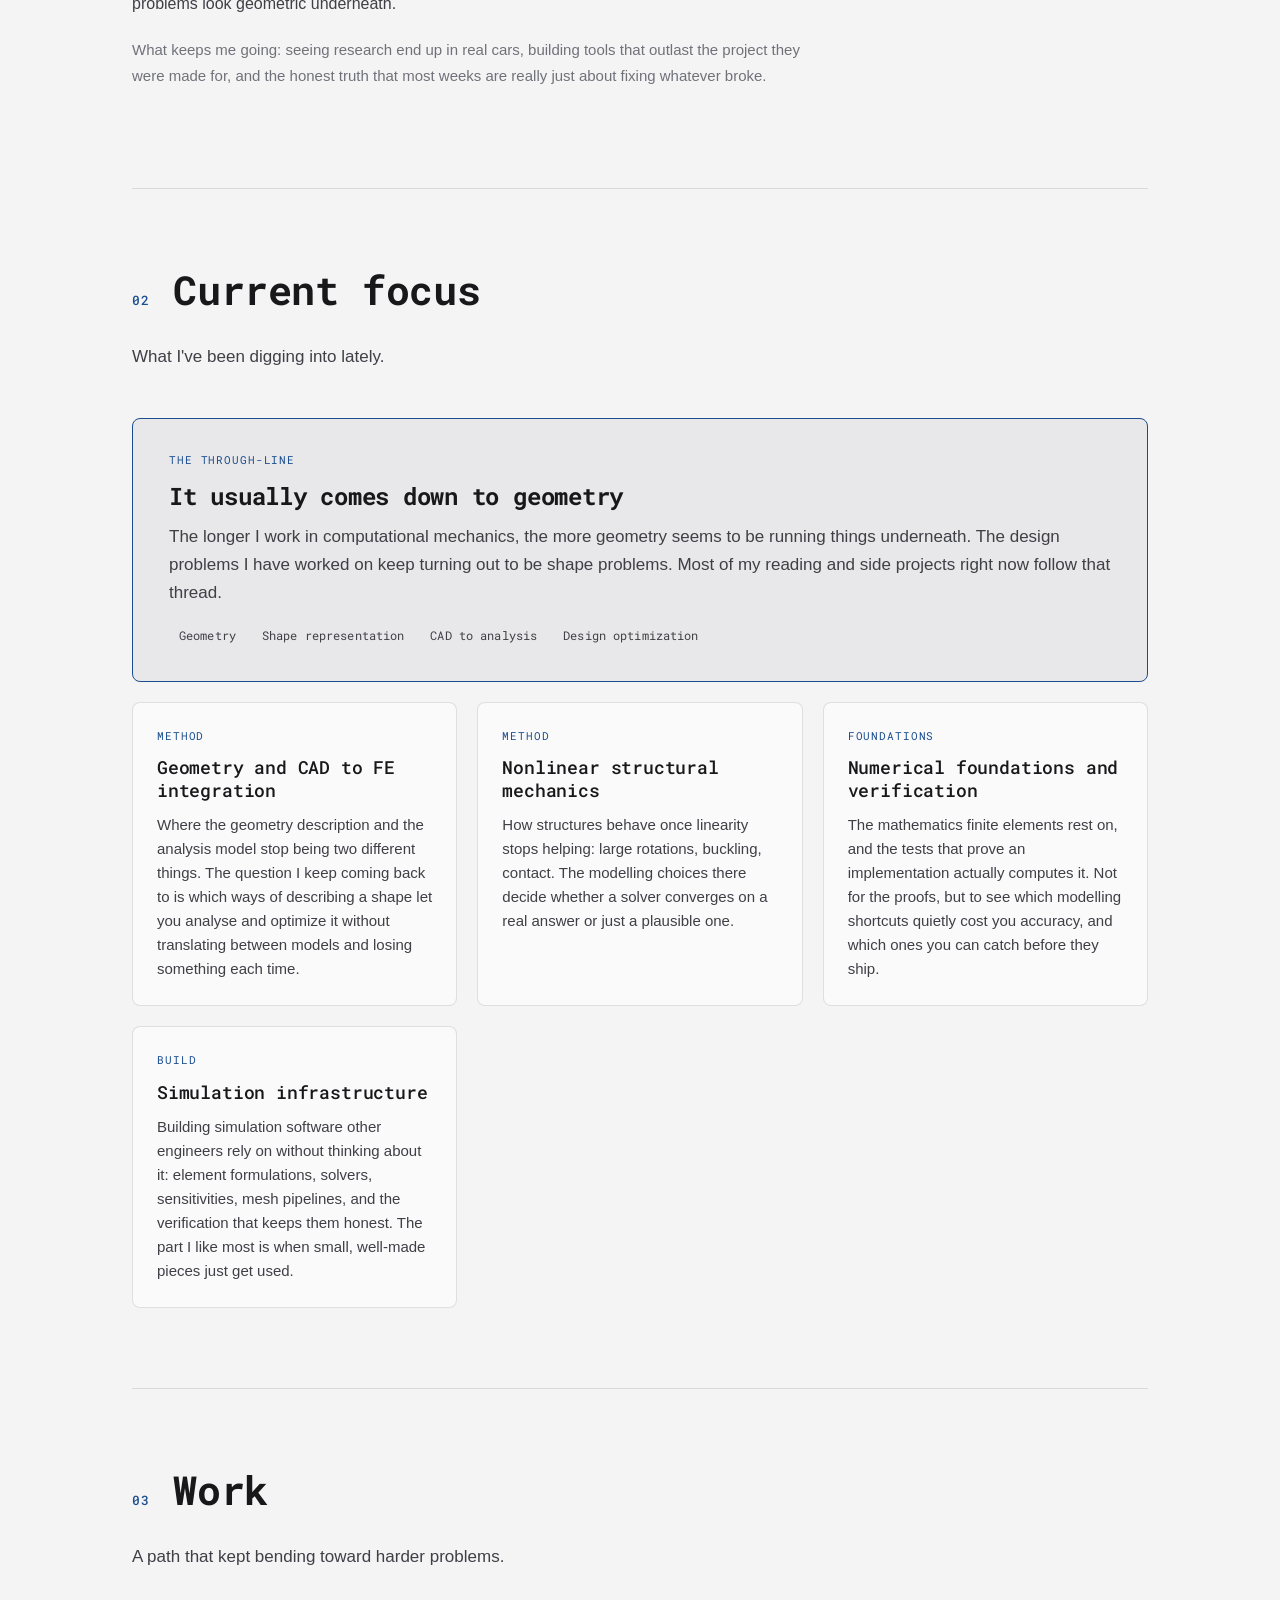
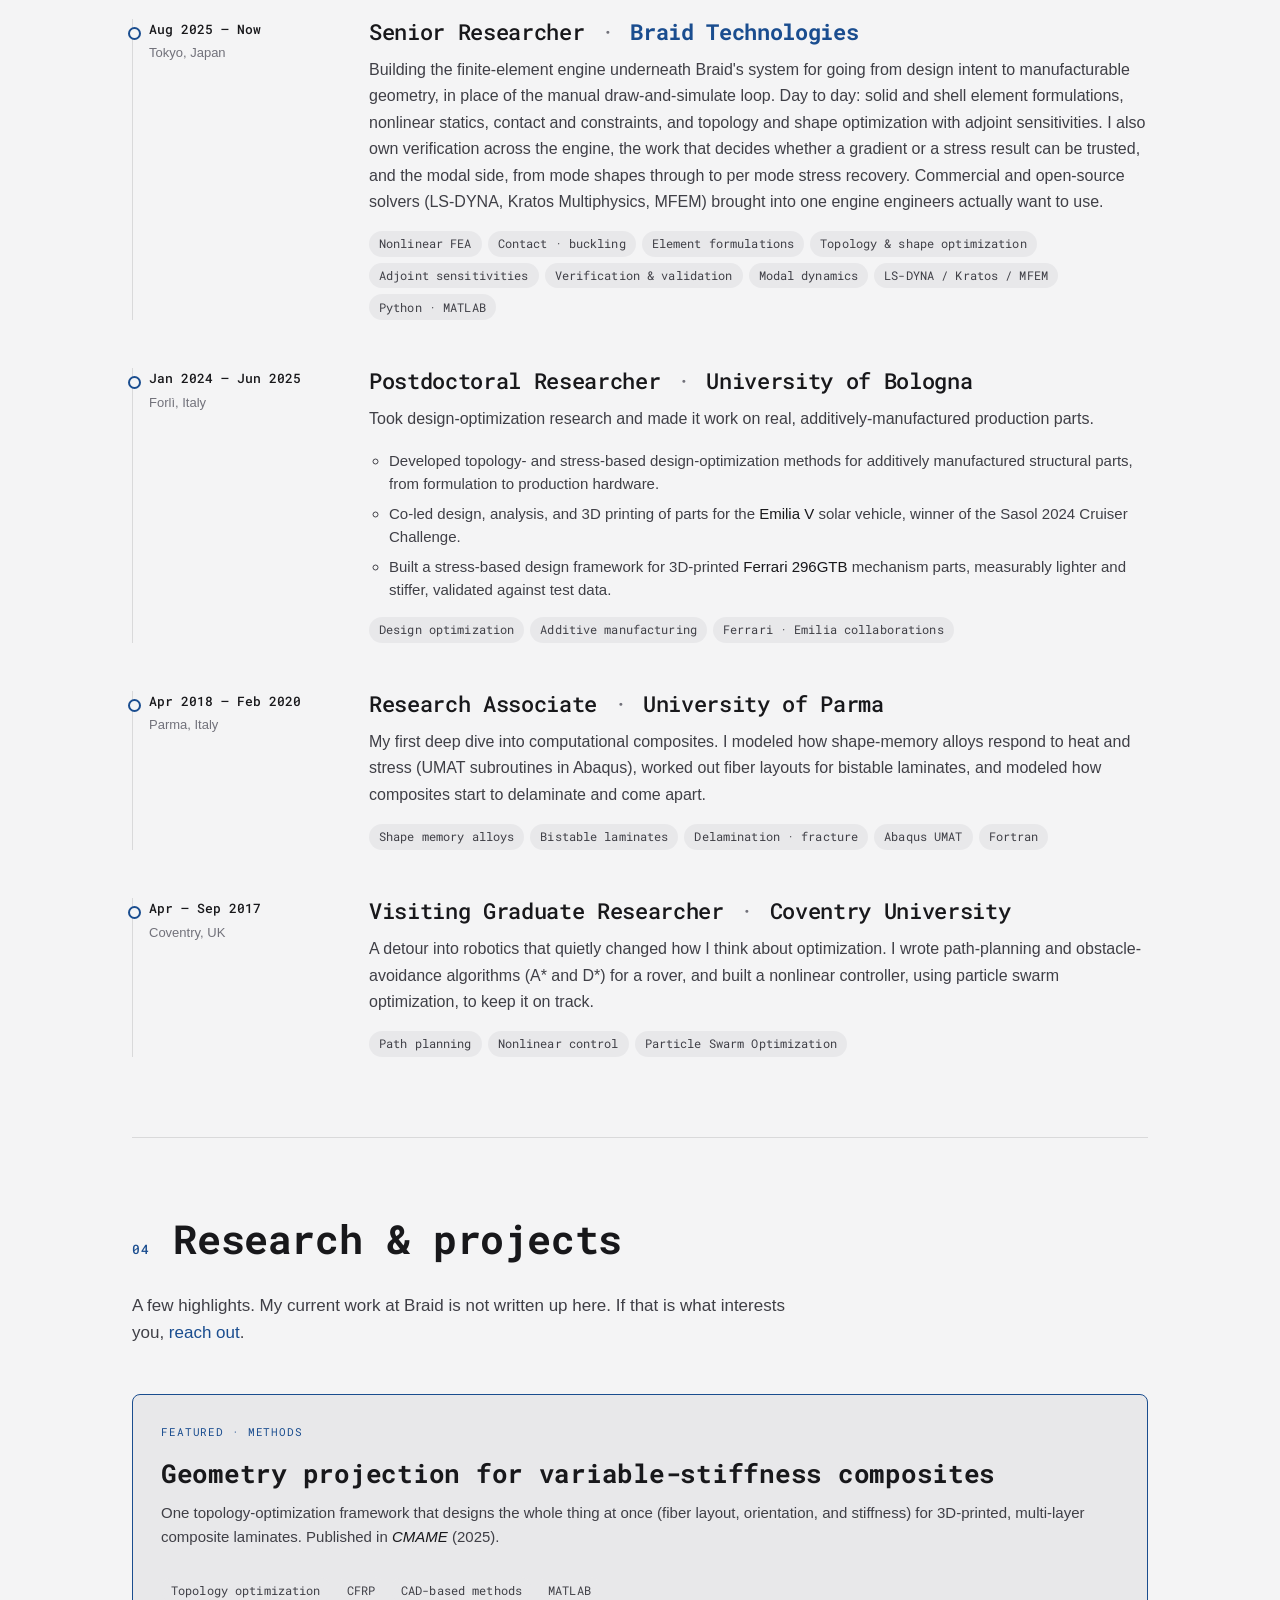
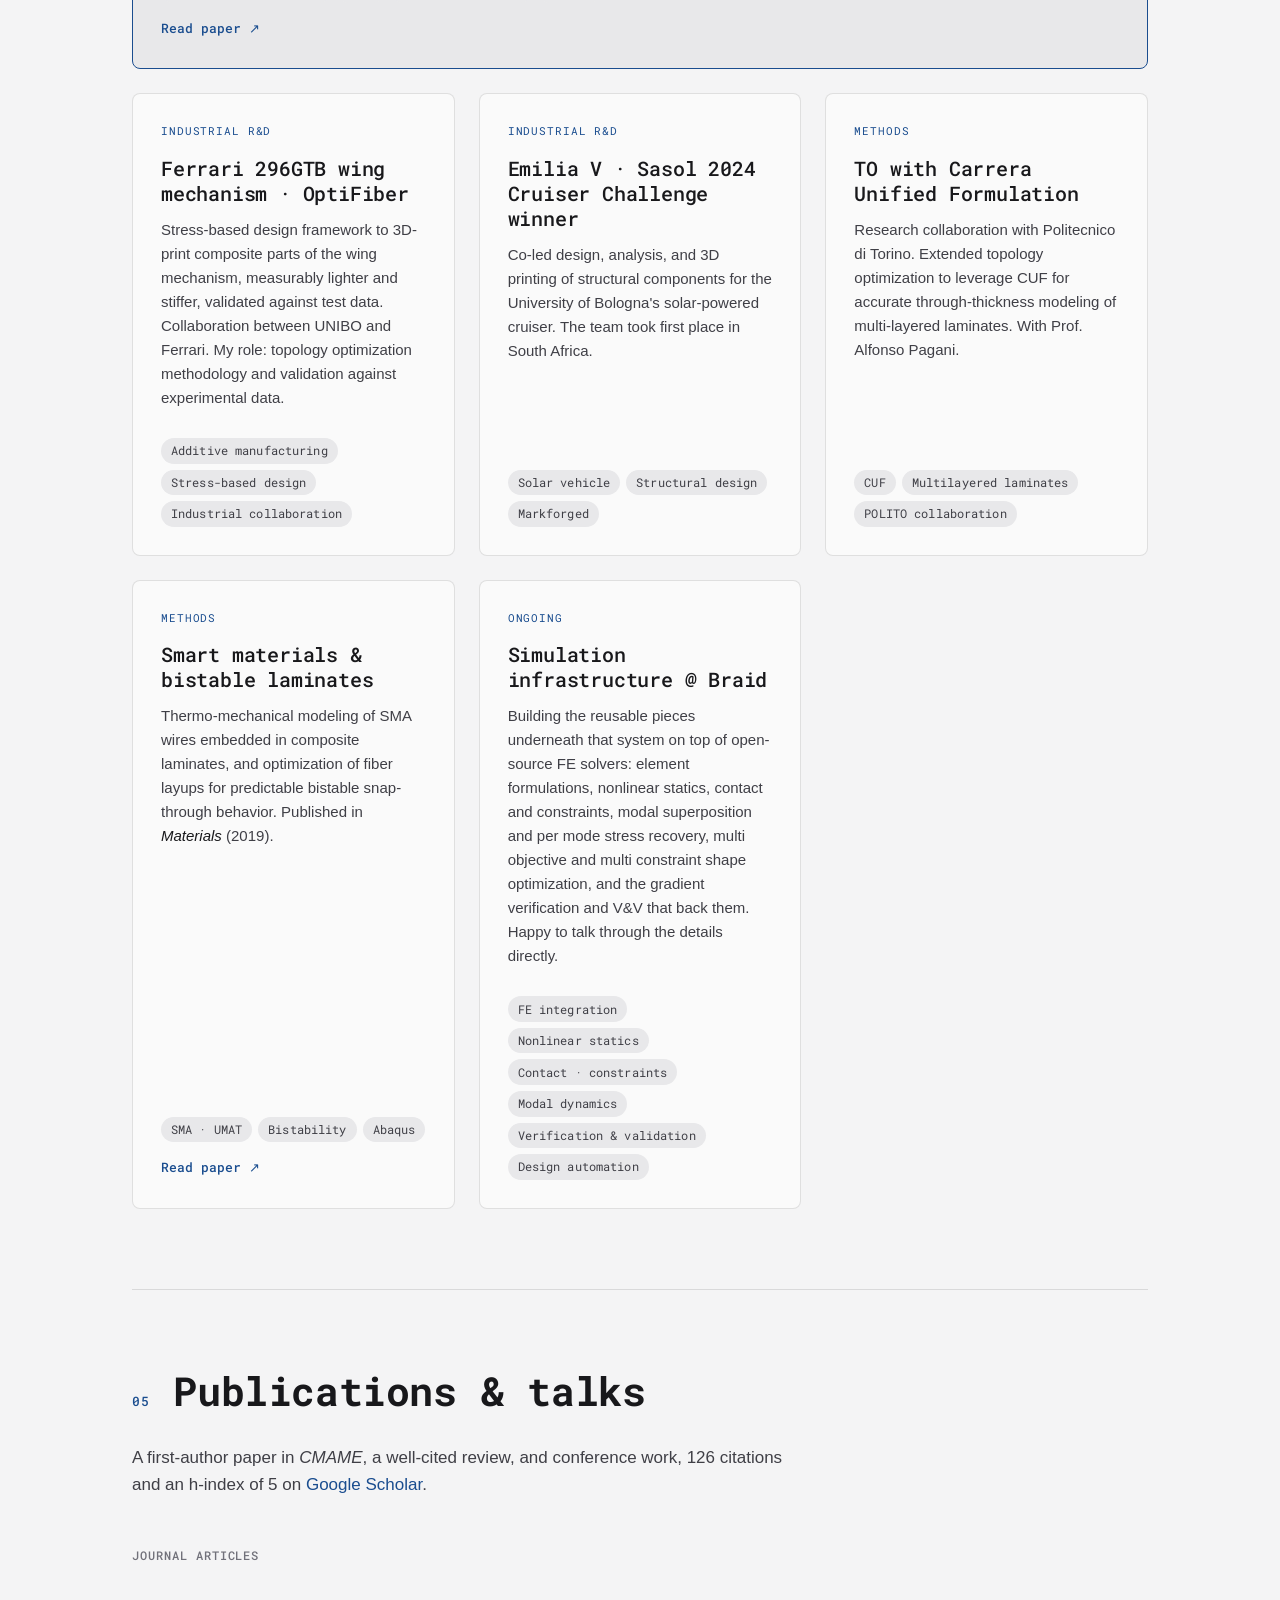
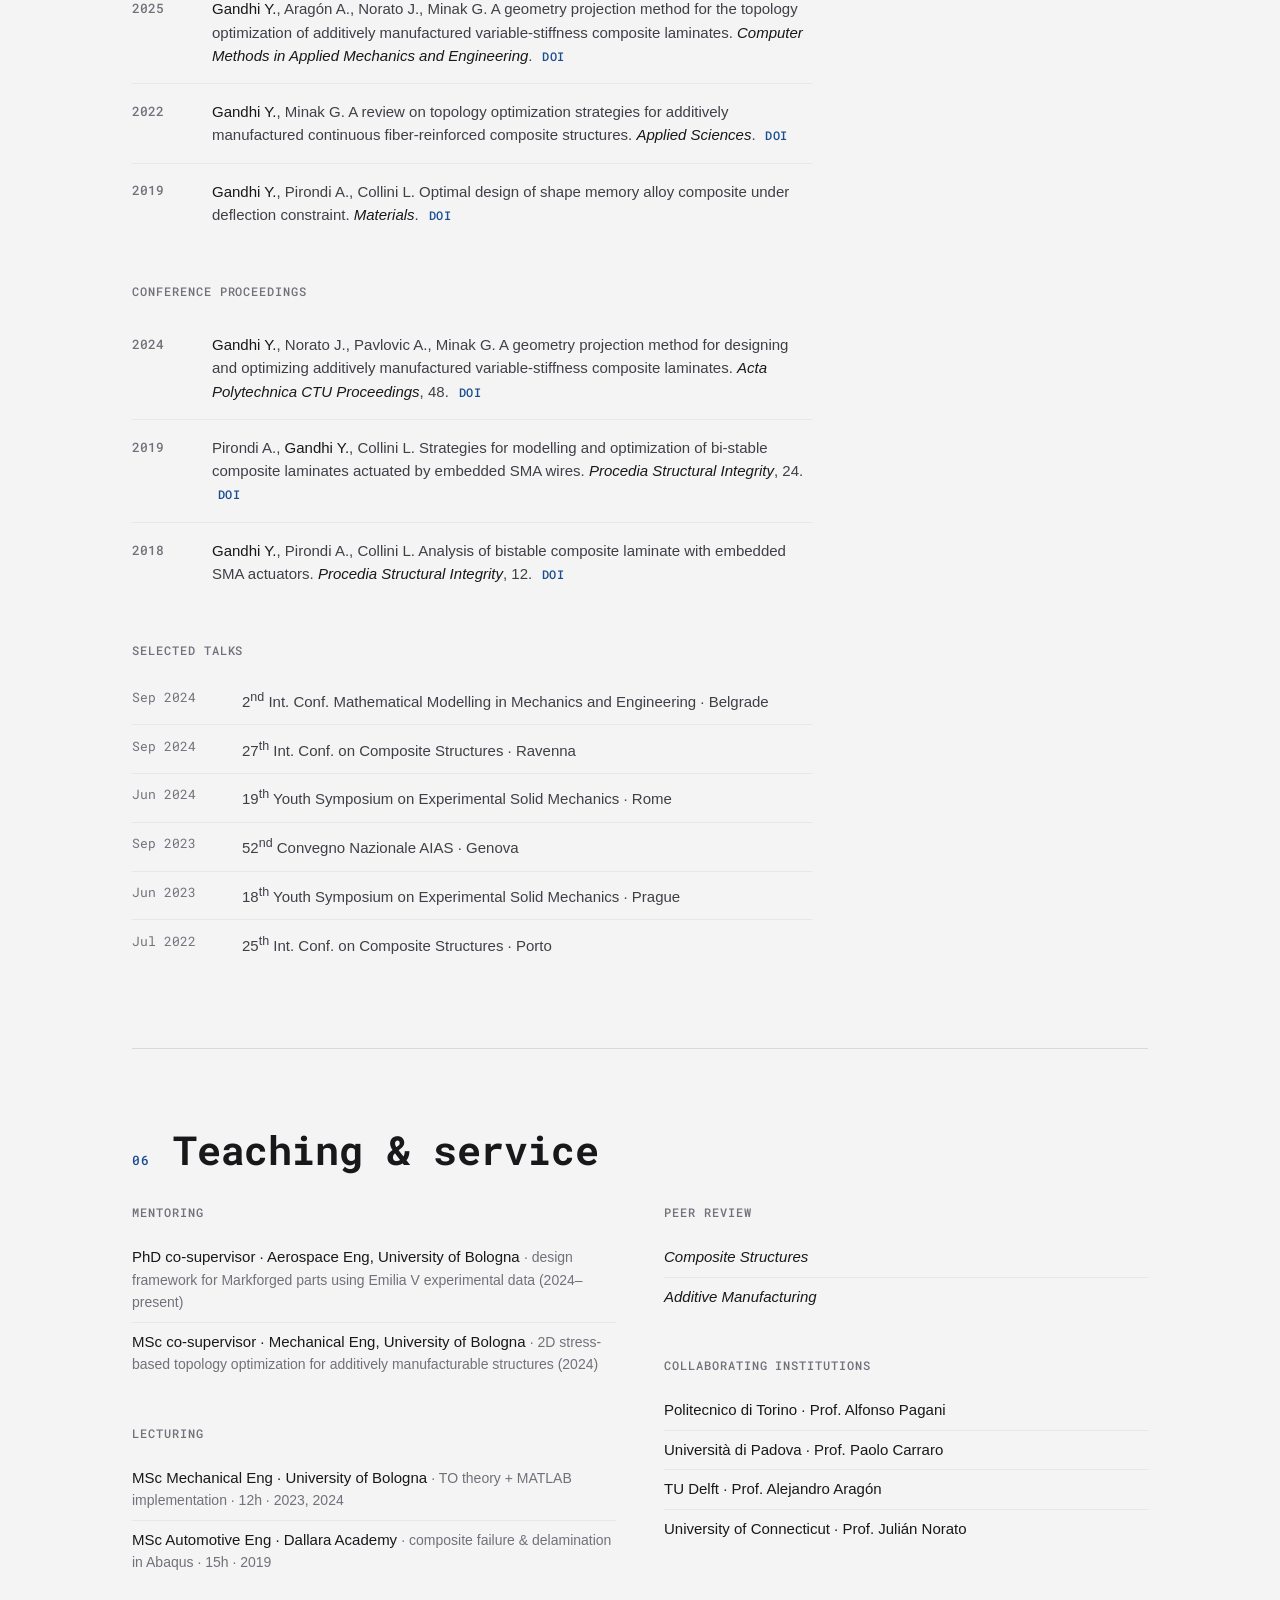
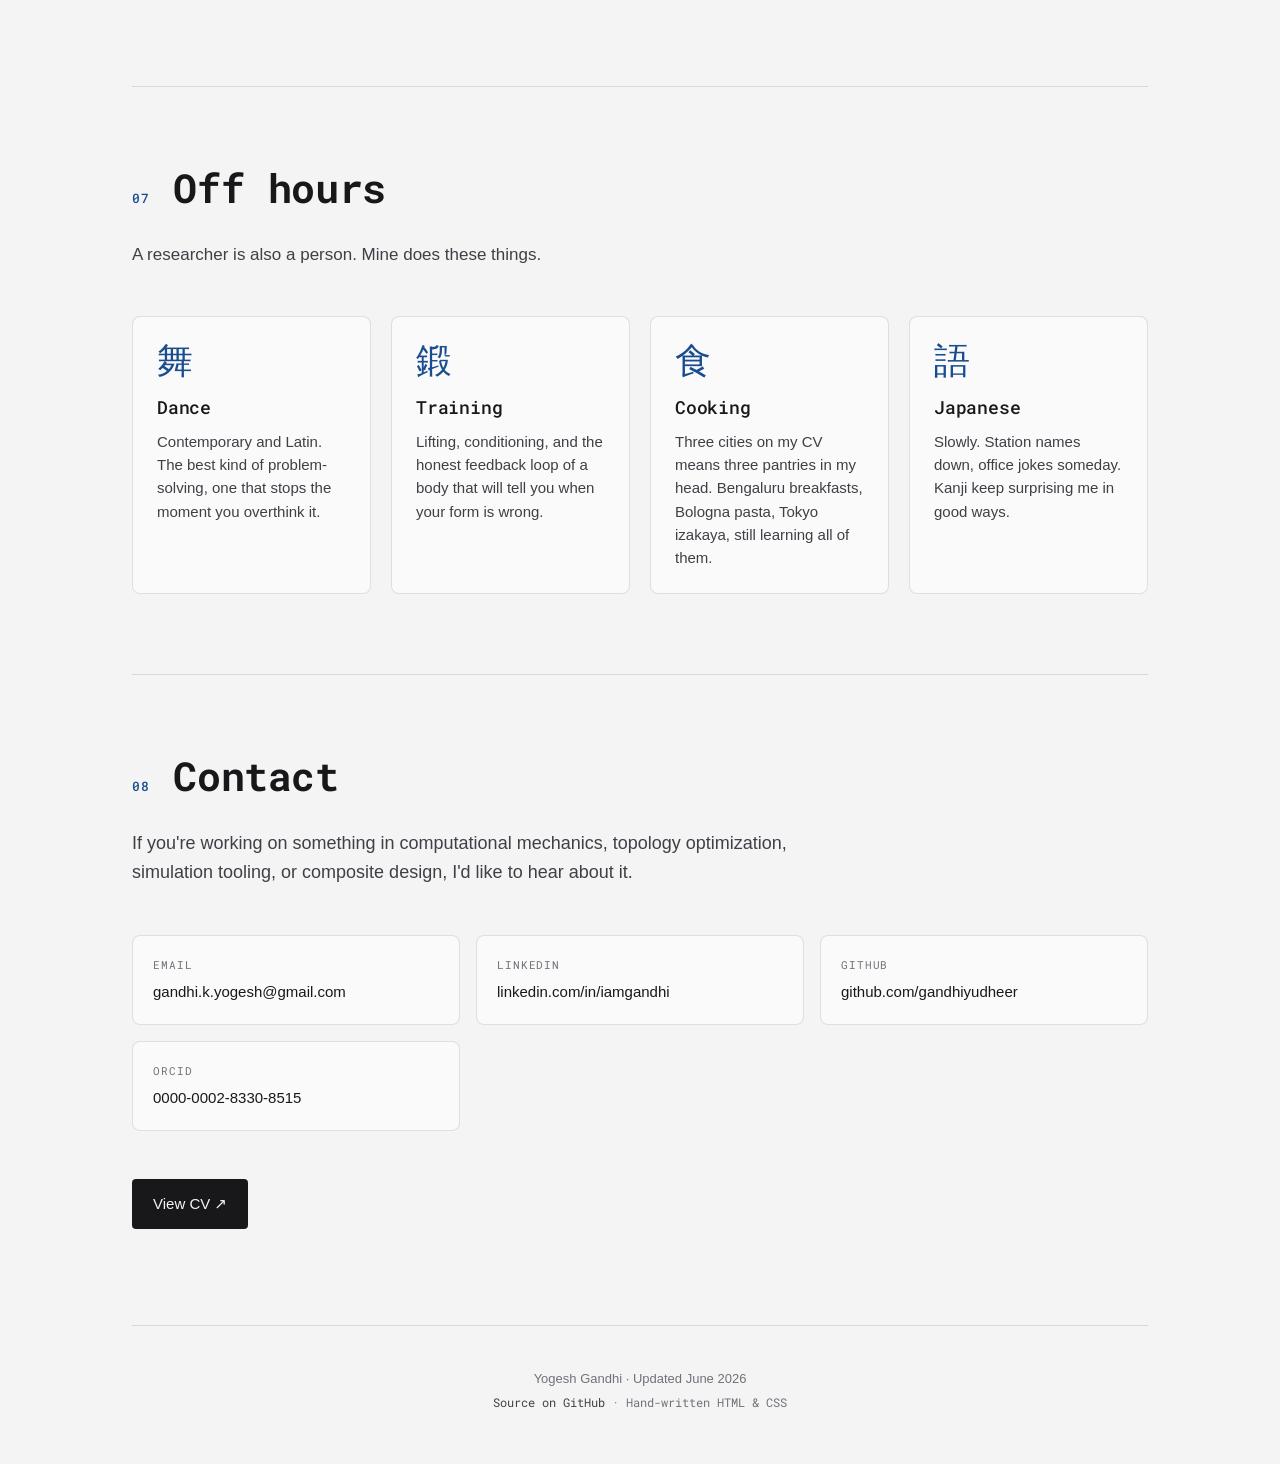
==== commit 3dd1aebd: "Combine gradient correctness and optimization on the CV; adopt multi objective and multi constraint " ====
--- a/index.html
+++ b/index.html
@@ -334,7 +334,7 @@
           <span class="project-tag">Ongoing</span>
           <h3>Simulation infrastructure @ Braid</h3>
           <p>
-            Building the reusable pieces underneath that system on top of open-source FE solvers: element formulations, nonlinear statics, contact and constraints, modal superposition and per mode stress recovery, stress constrained shape optimization, and the gradient verification and V&amp;V that back them. Happy to talk through the details directly.
+            Building the reusable pieces underneath that system on top of open-source FE solvers: element formulations, nonlinear statics, contact and constraints, modal superposition and per mode stress recovery, multi objective and multi constraint shape optimization, and the gradient verification and V&amp;V that back them. Happy to talk through the details directly.
           </p>
           <div class="pills">
             <span class="pill">FE integration</span>
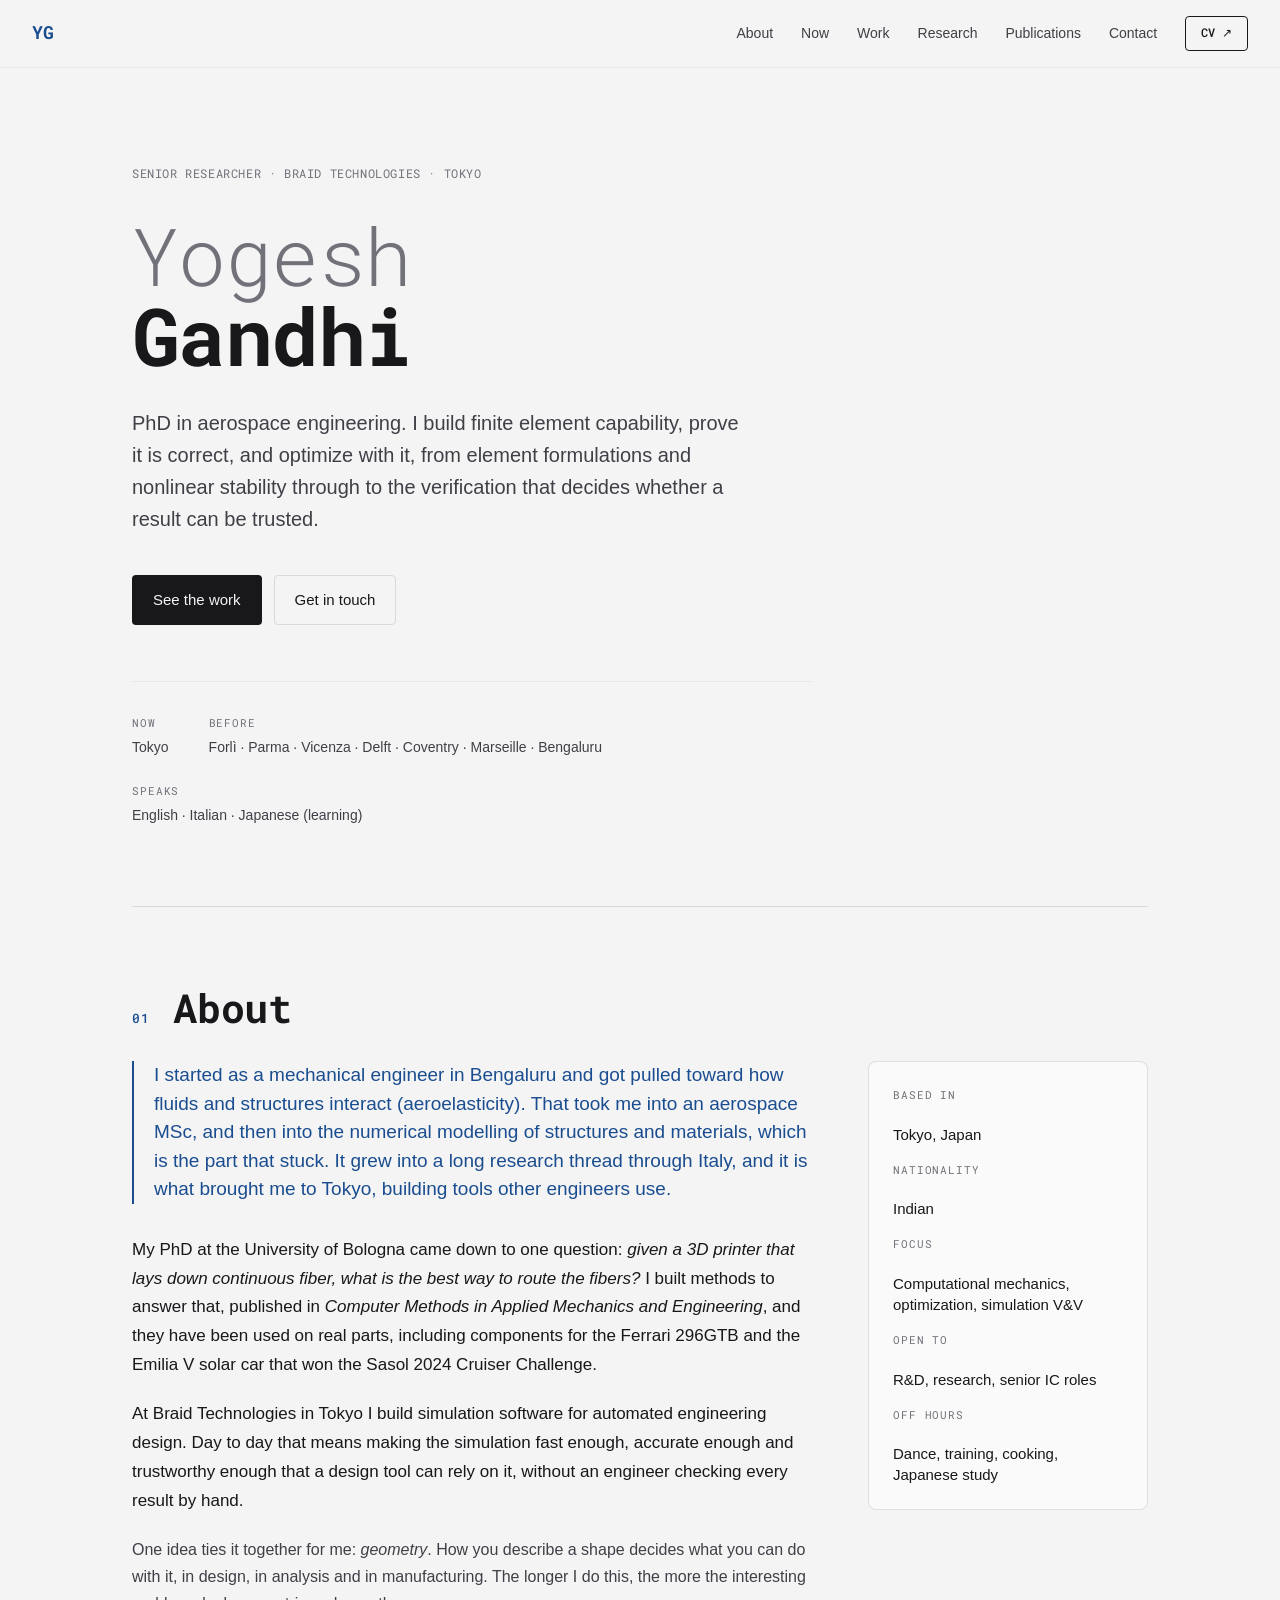
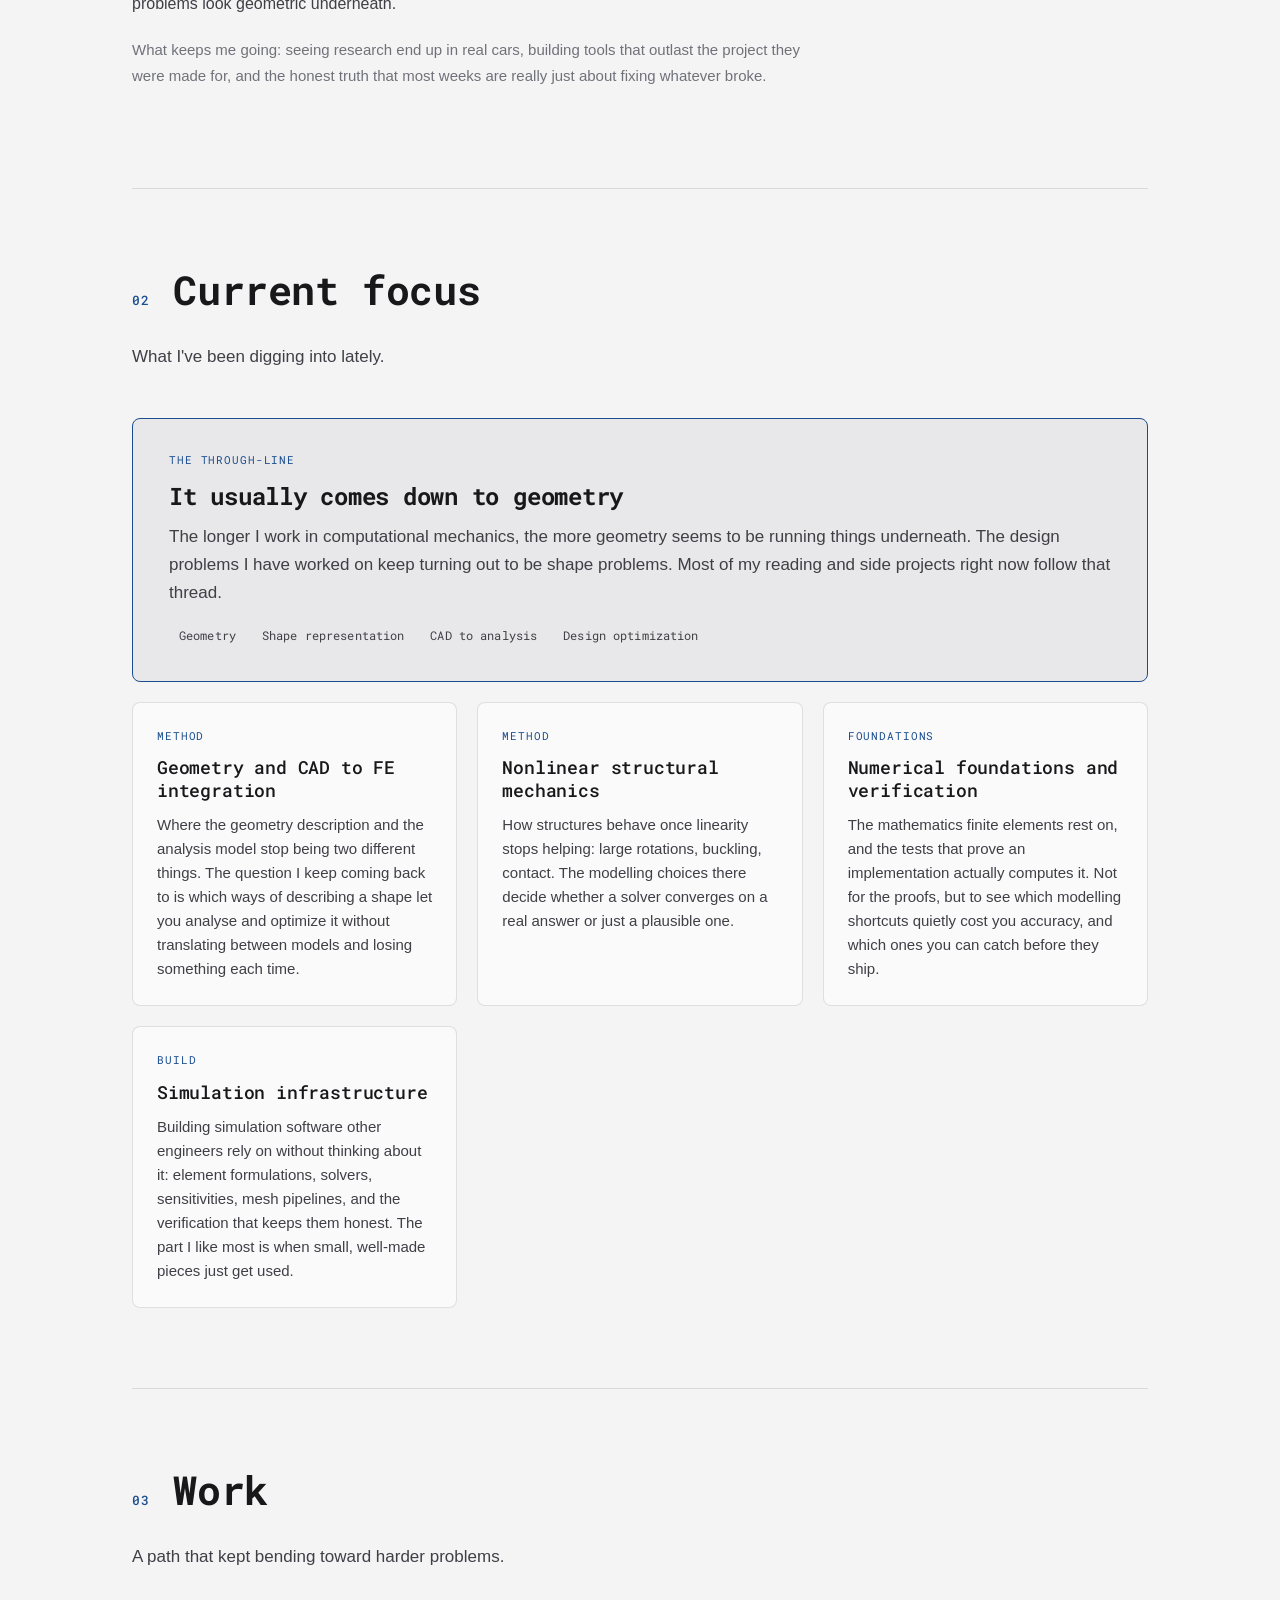
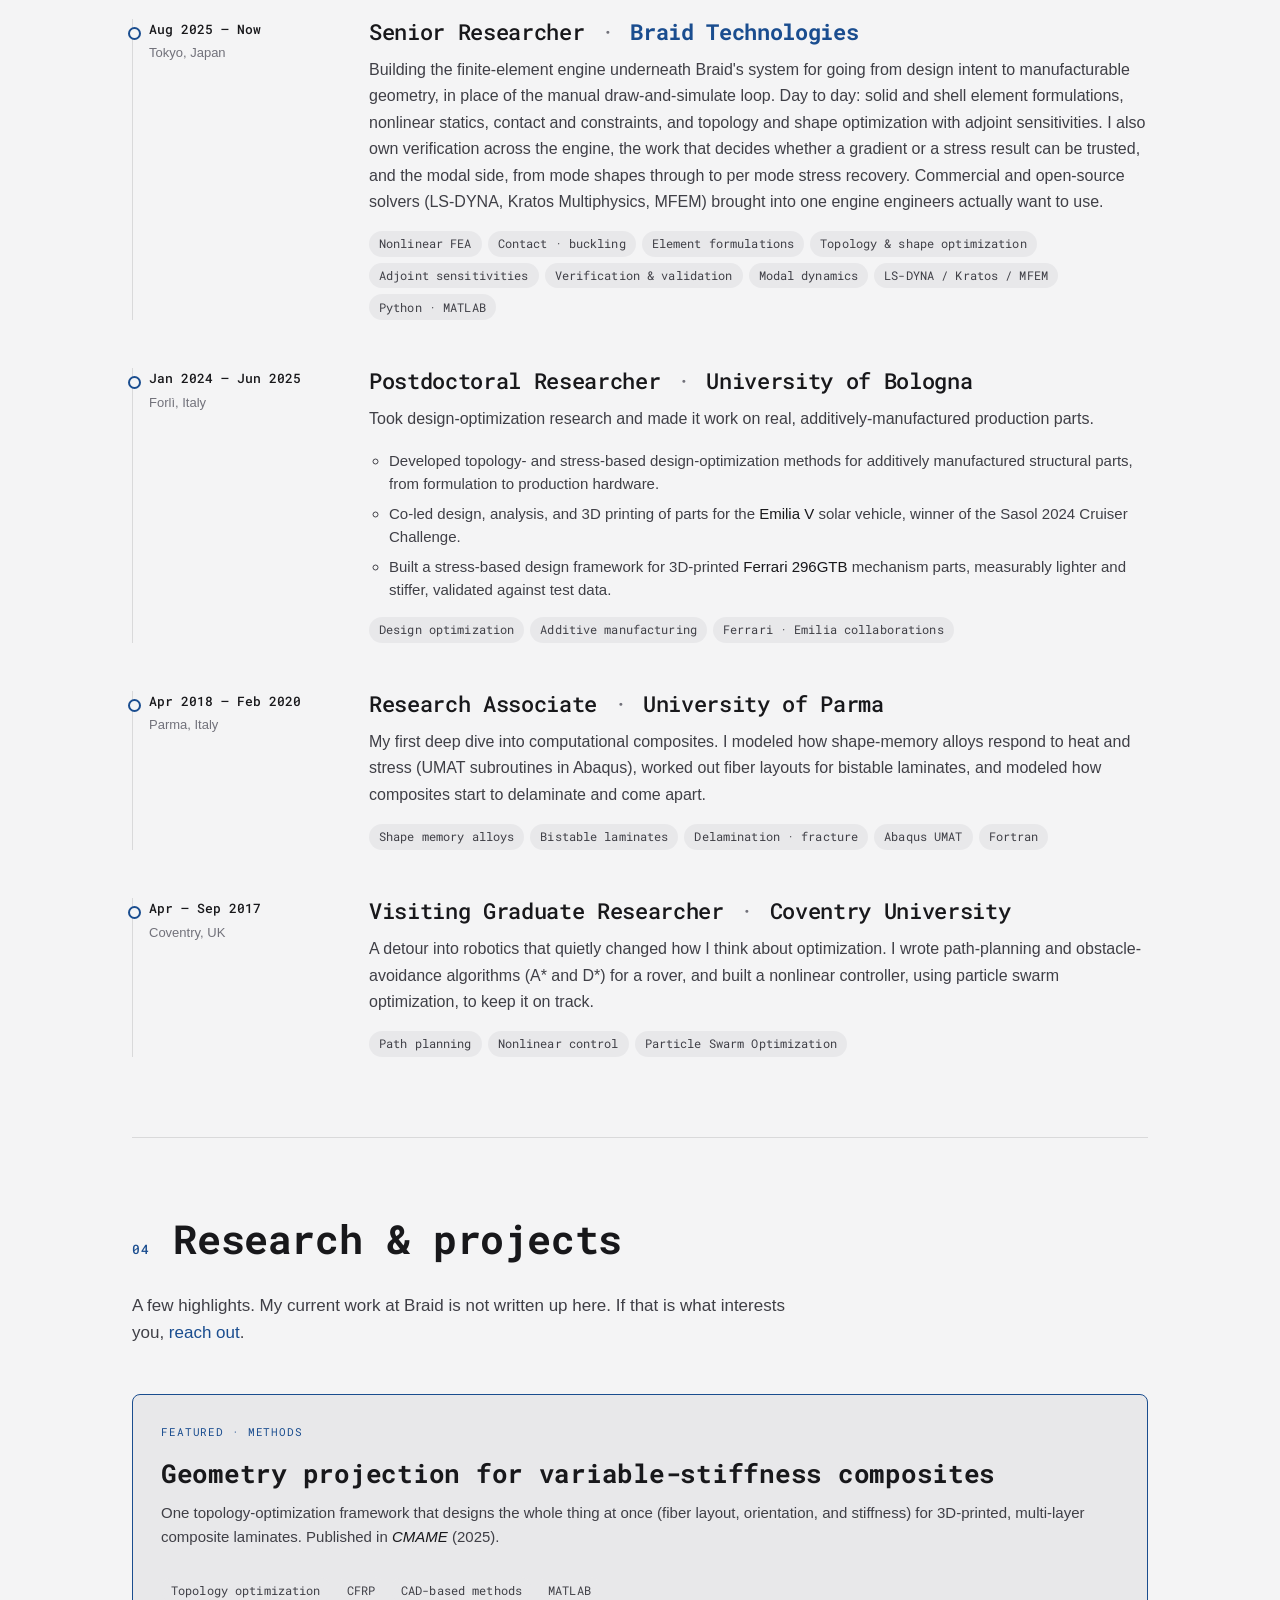
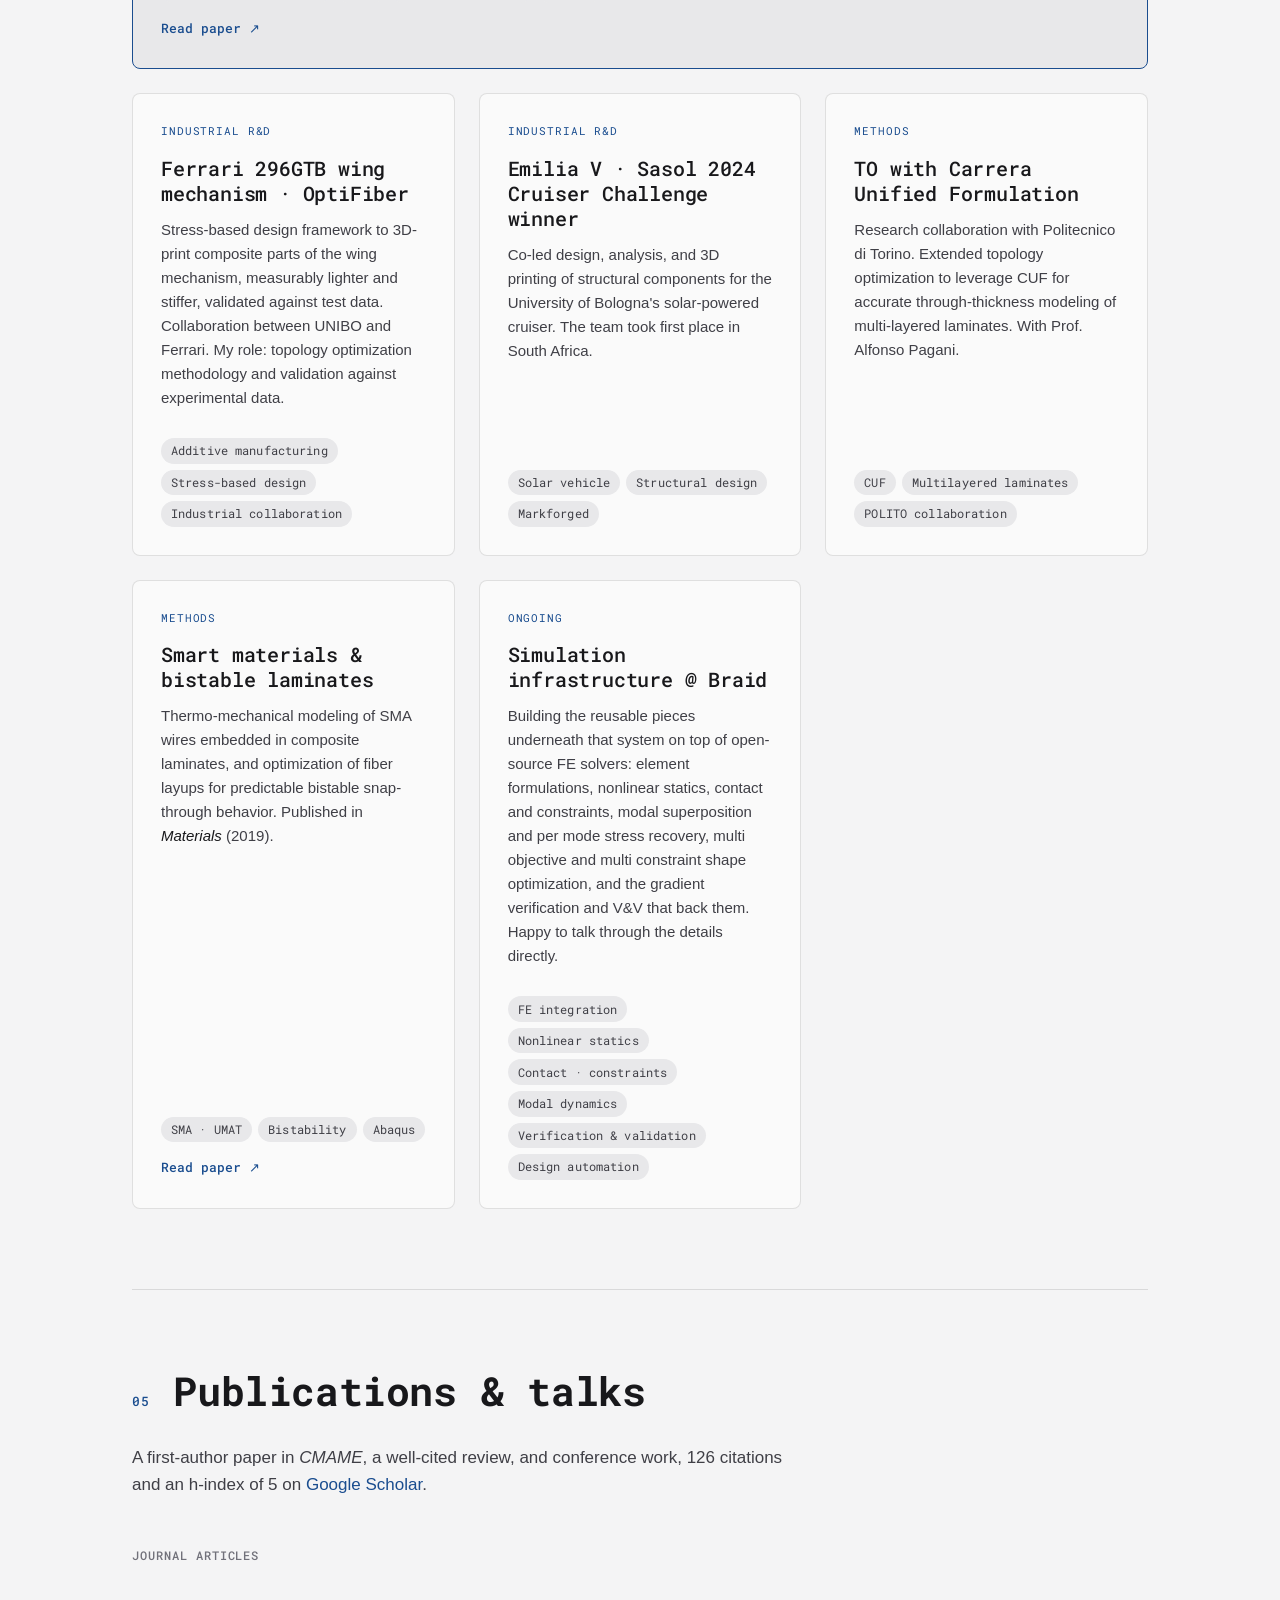
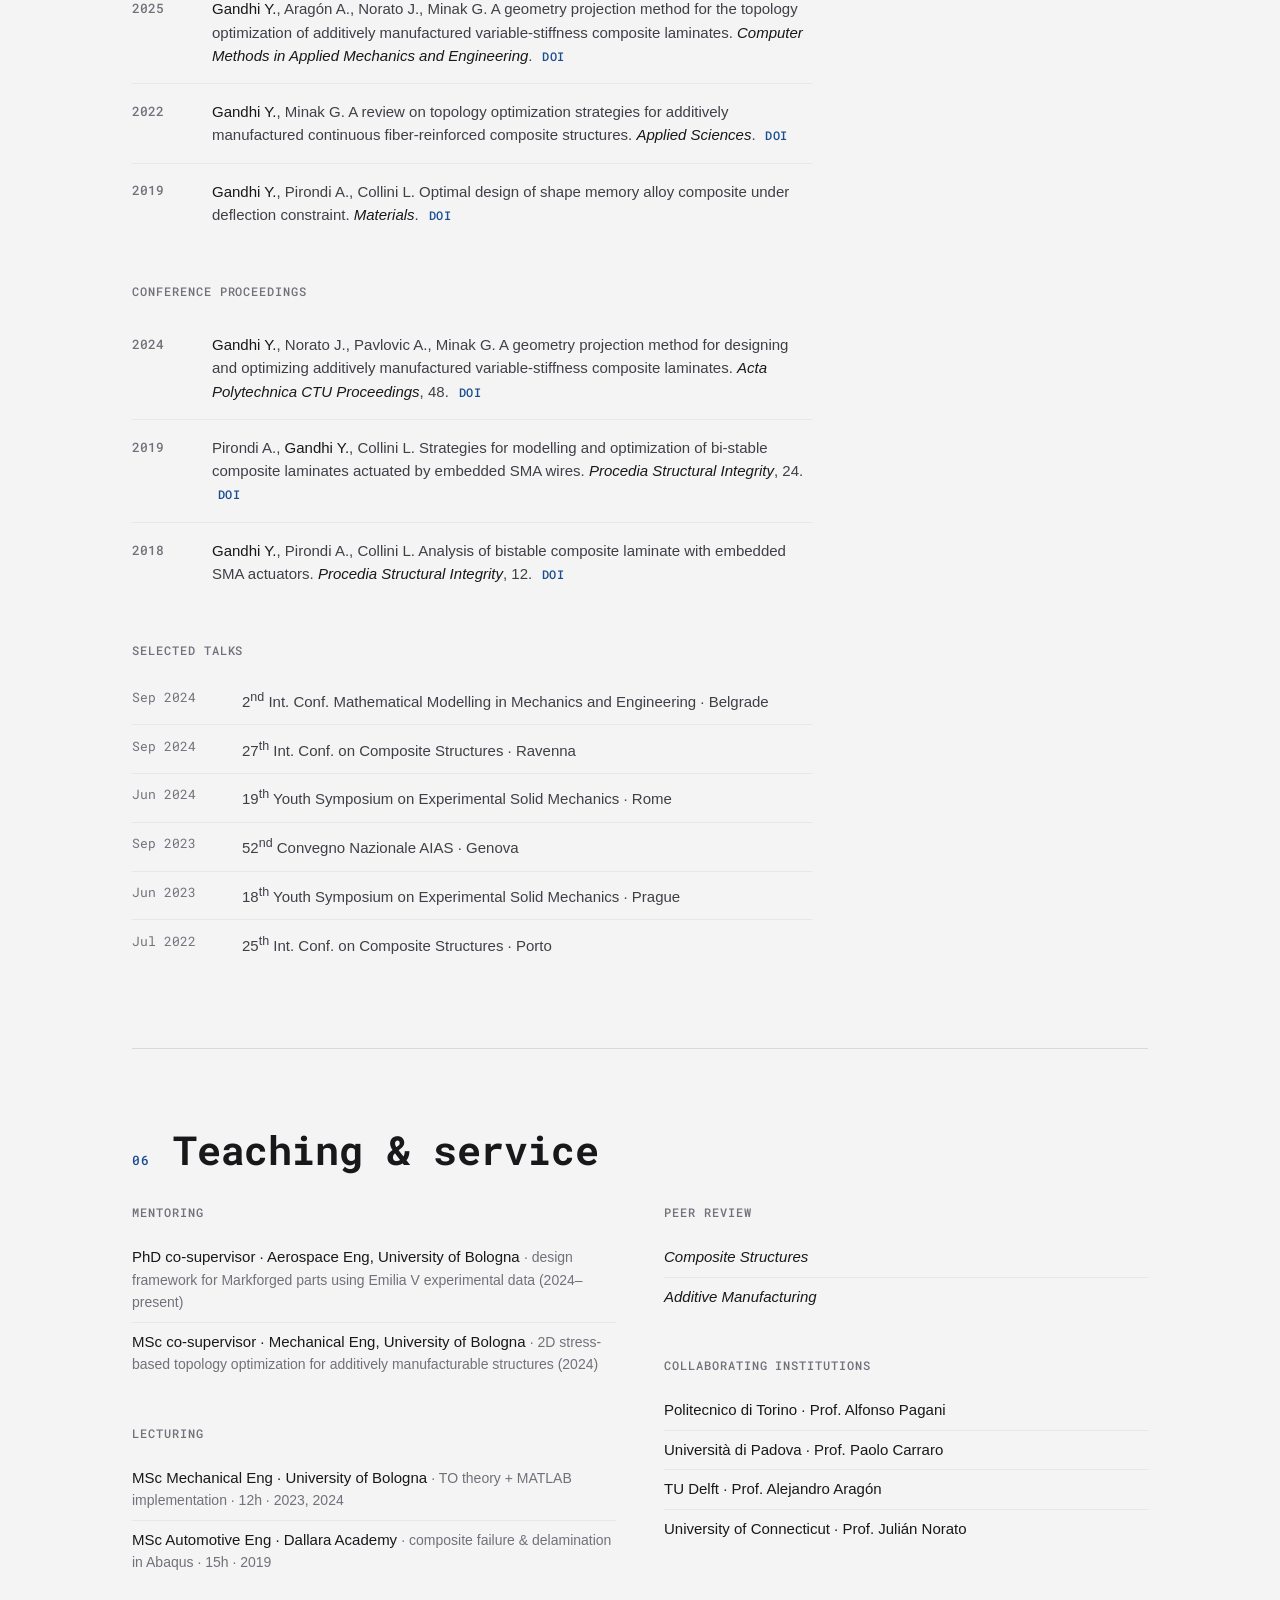
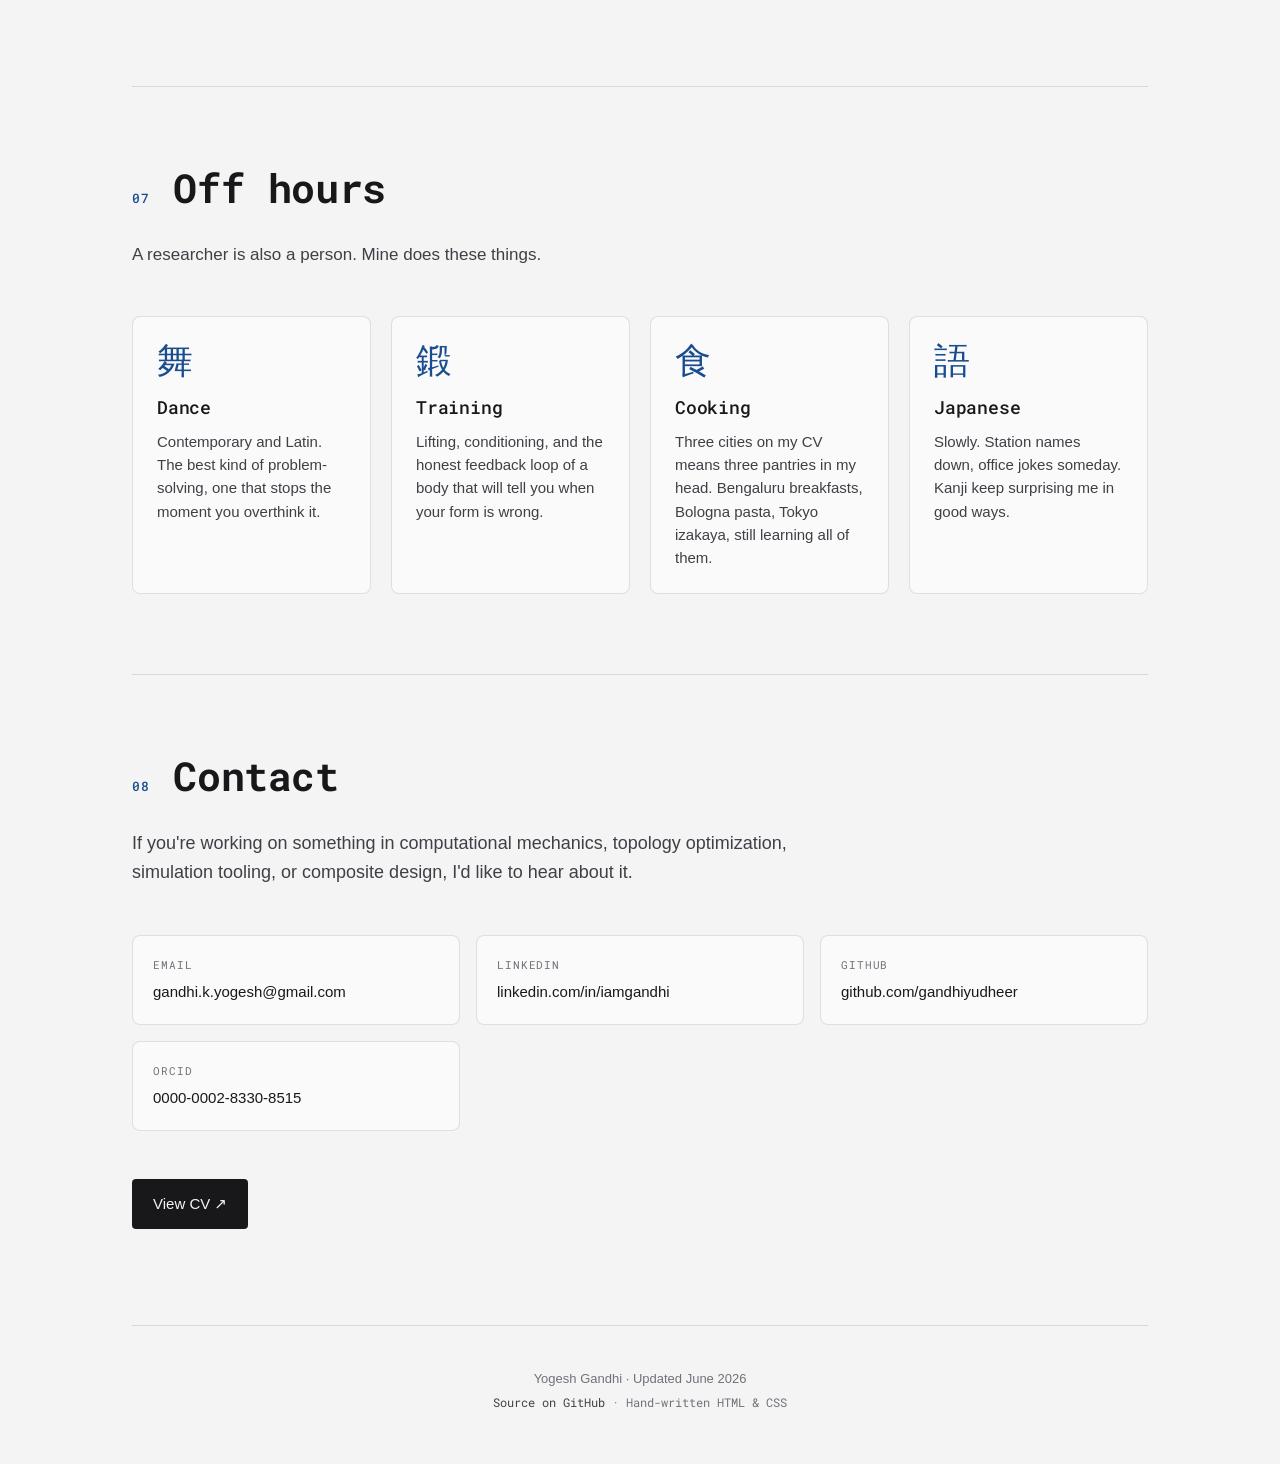
==== commit c81261c1: "Reposition around the full simulation lifecycle Headline and profile now read as one arc: build the " ====
--- a/index.html
+++ b/index.html
@@ -46,7 +46,7 @@
         <span class="hero-name-last">Gandhi</span>
       </h1>
       <p class="hero-lede">
-        PhD in aerospace engineering. I work on hard problems in computational mechanics, from design and topology optimization to building the differentiable simulation engine behind automated engineering design, and the verification that makes it trustworthy.
+        PhD in aerospace engineering. I build finite element capability, prove it is correct, and optimize with it, from element formulations and nonlinear stability through to the verification that decides whether a result can be trusted.
       </p>
       <div class="hero-actions">
         <a href="#work" class="btn btn-primary">See the work</a>
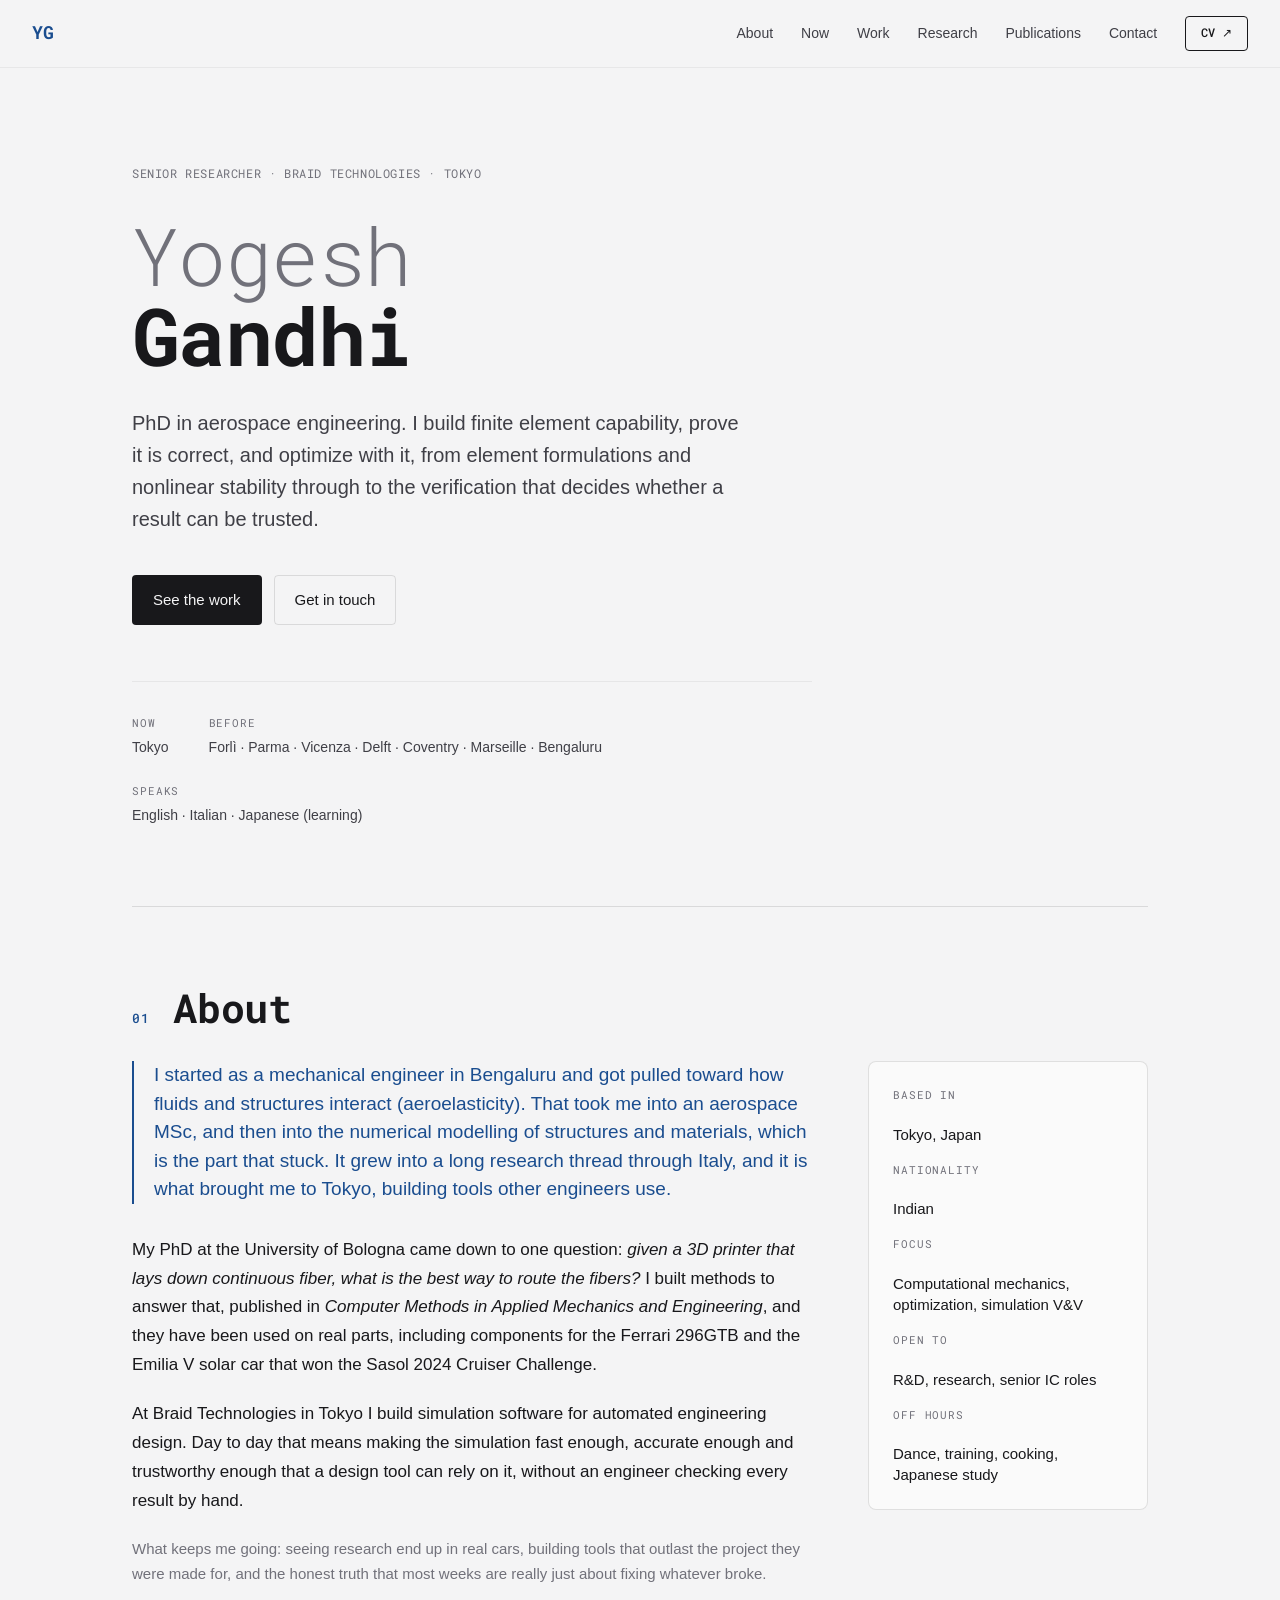
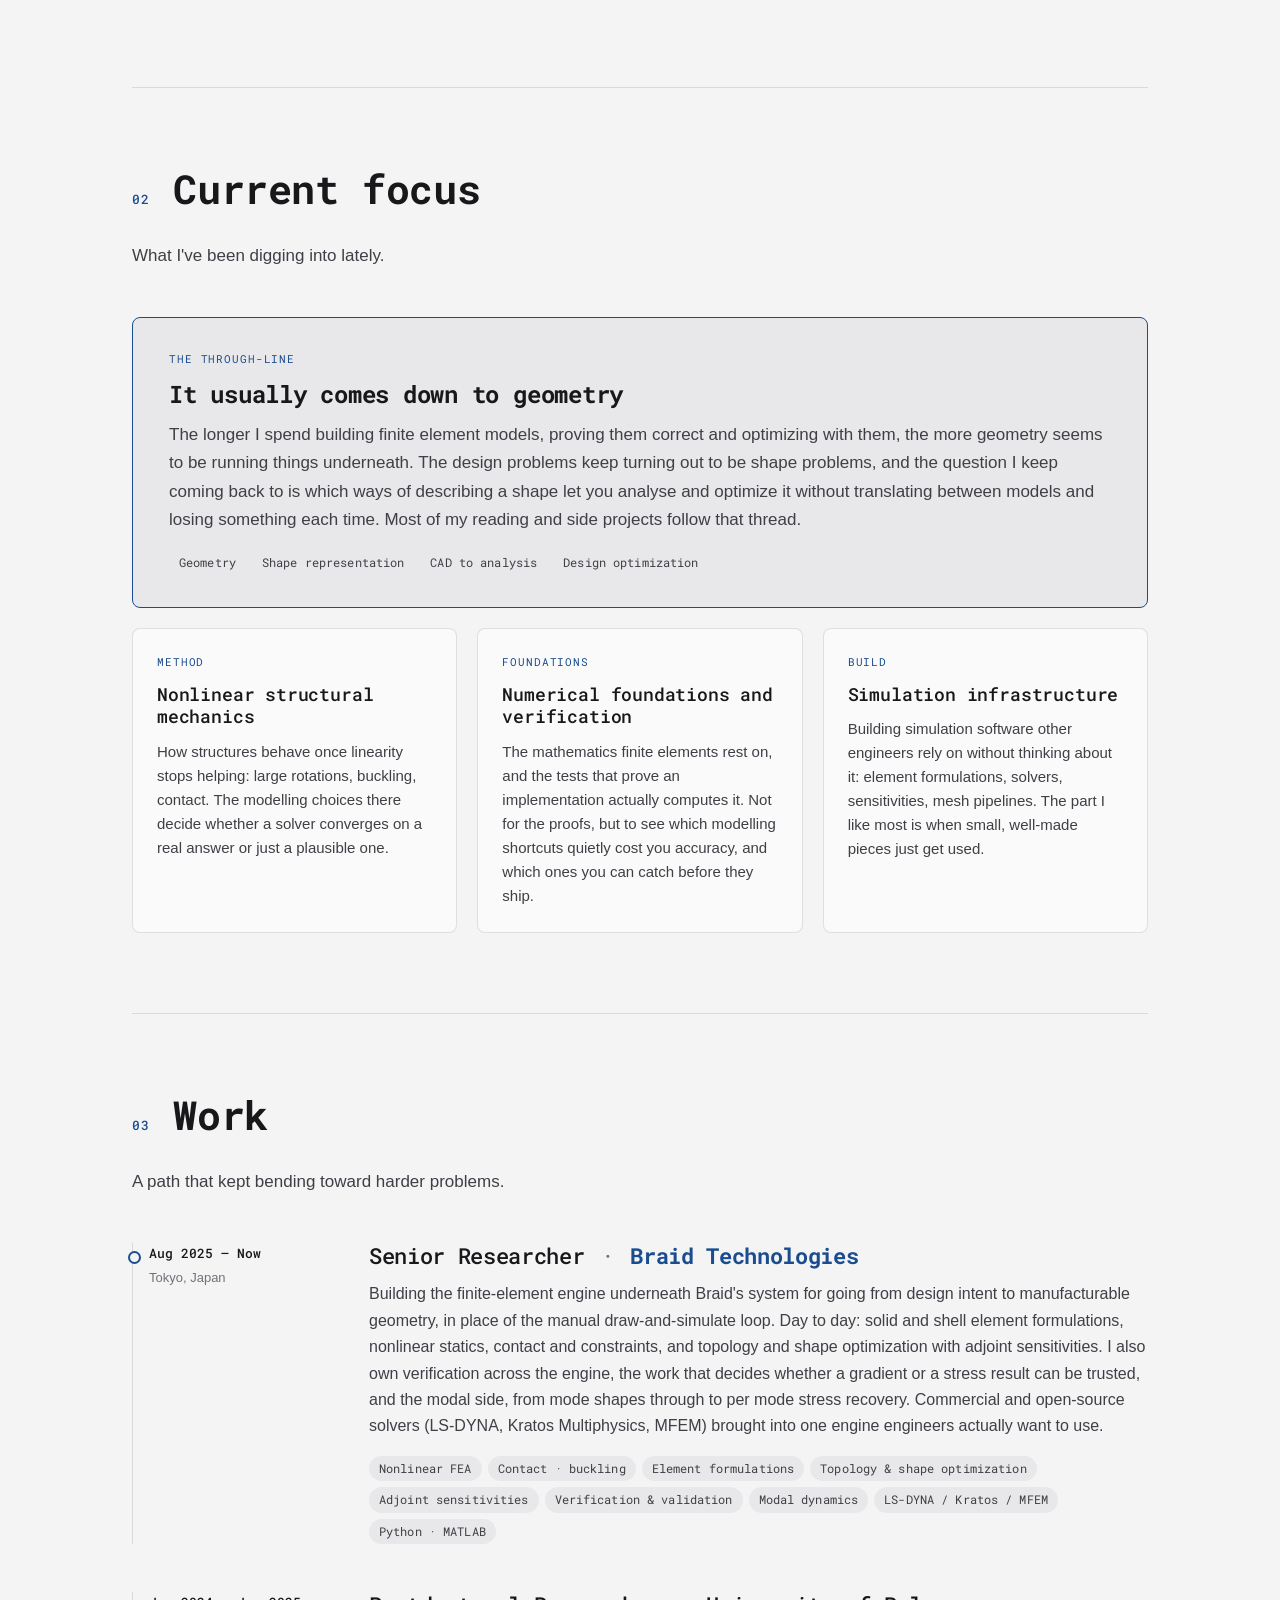
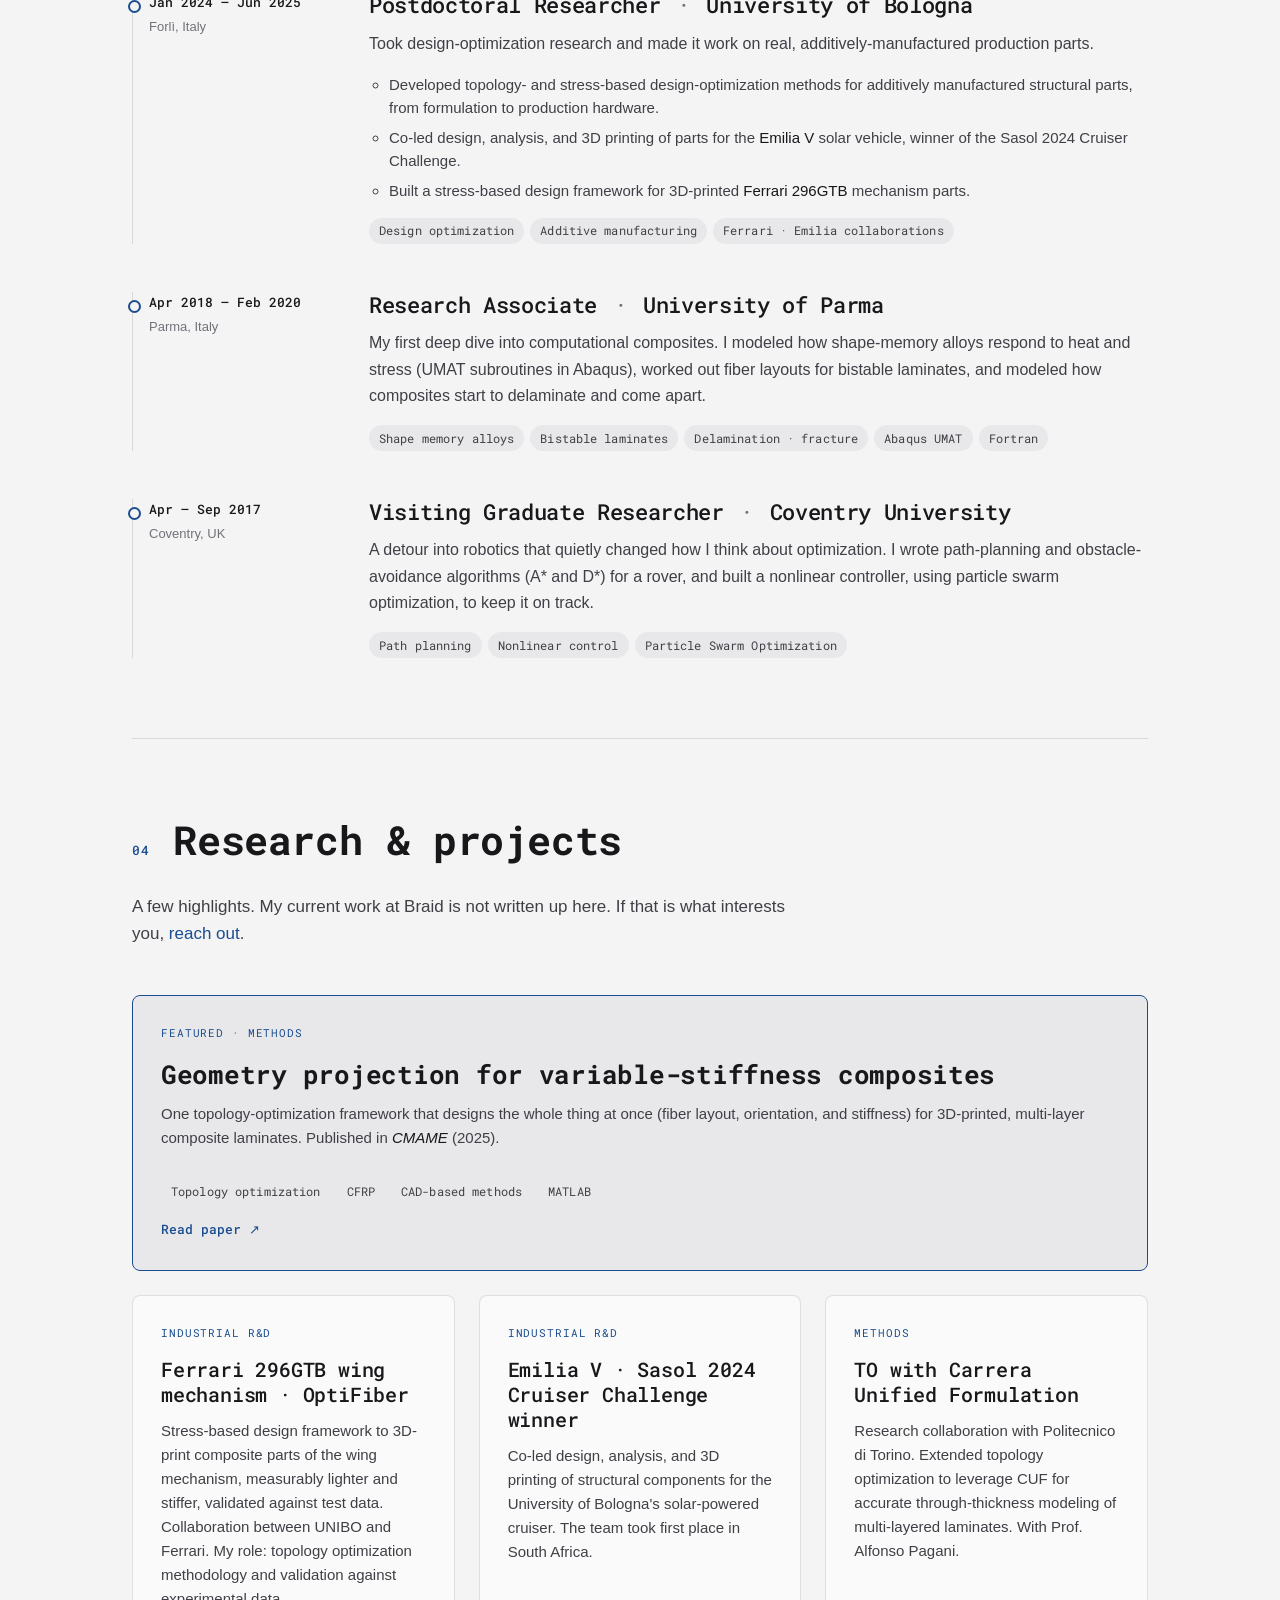
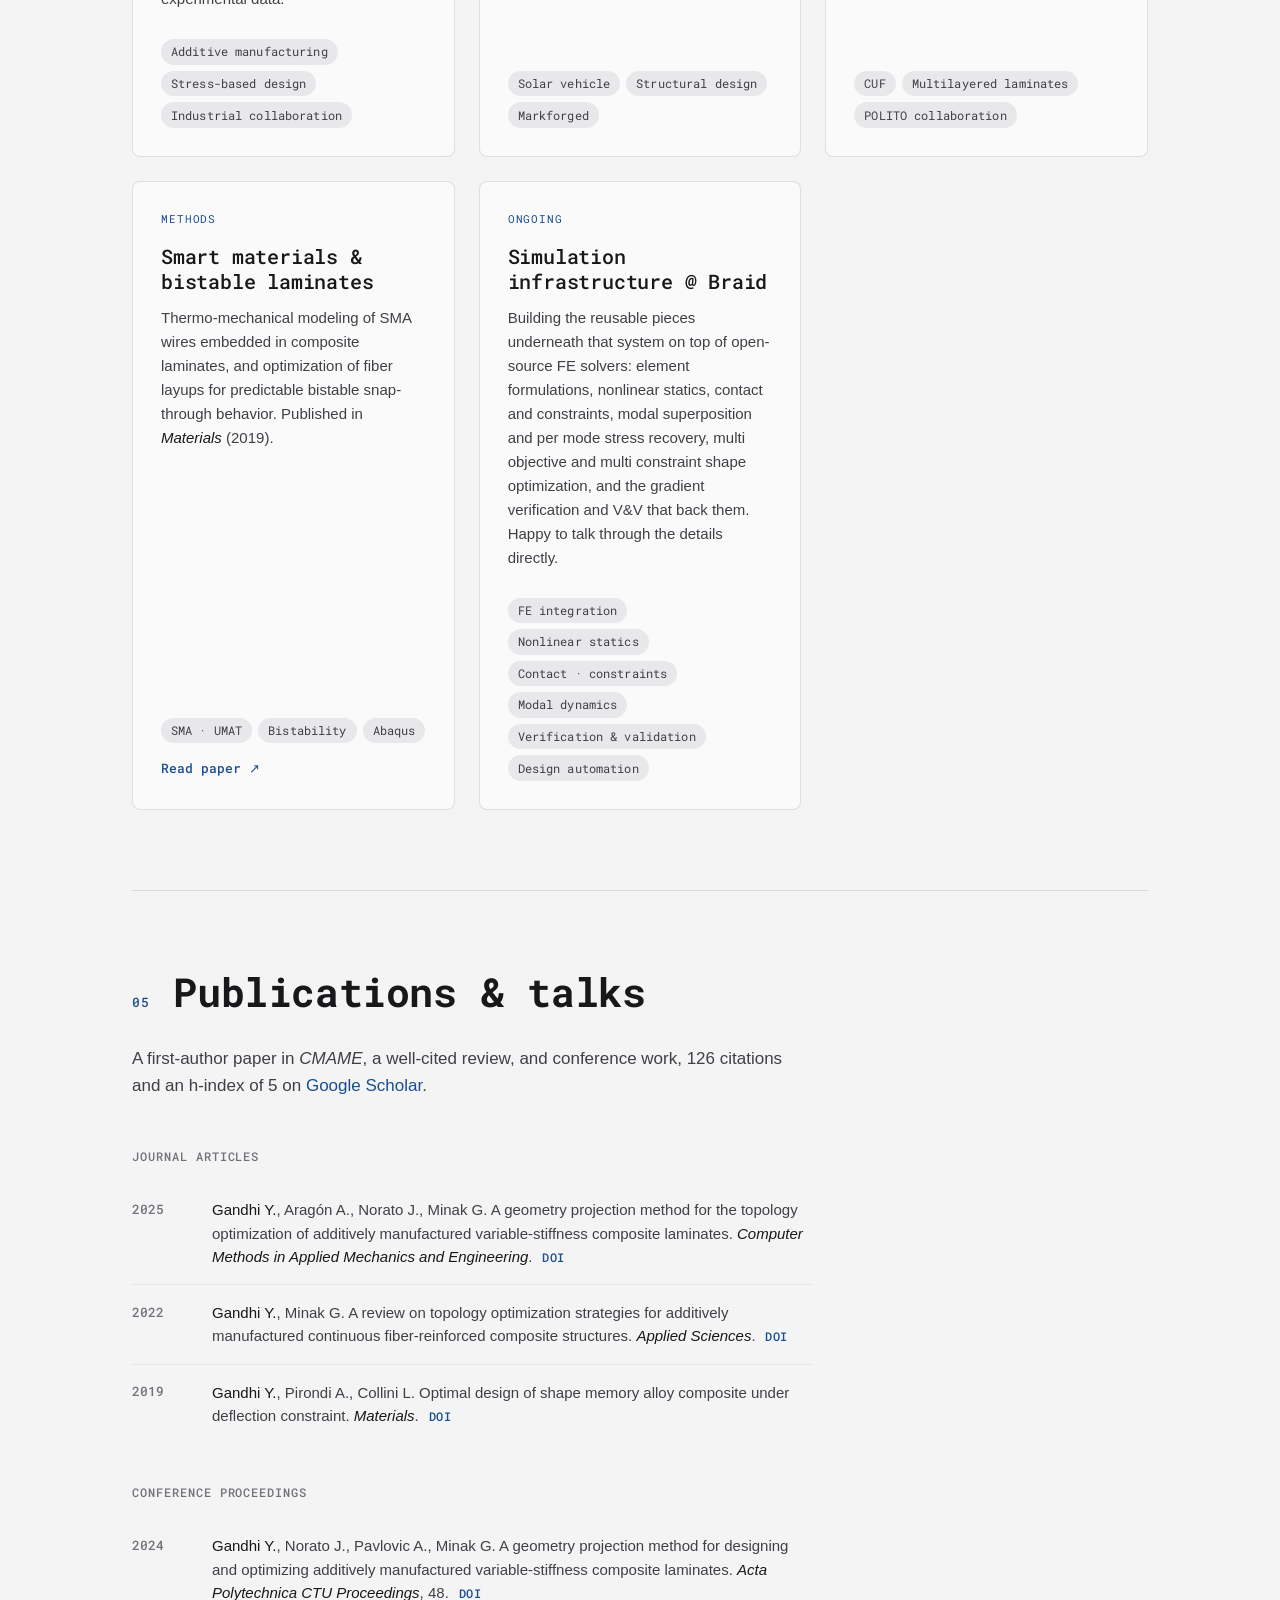
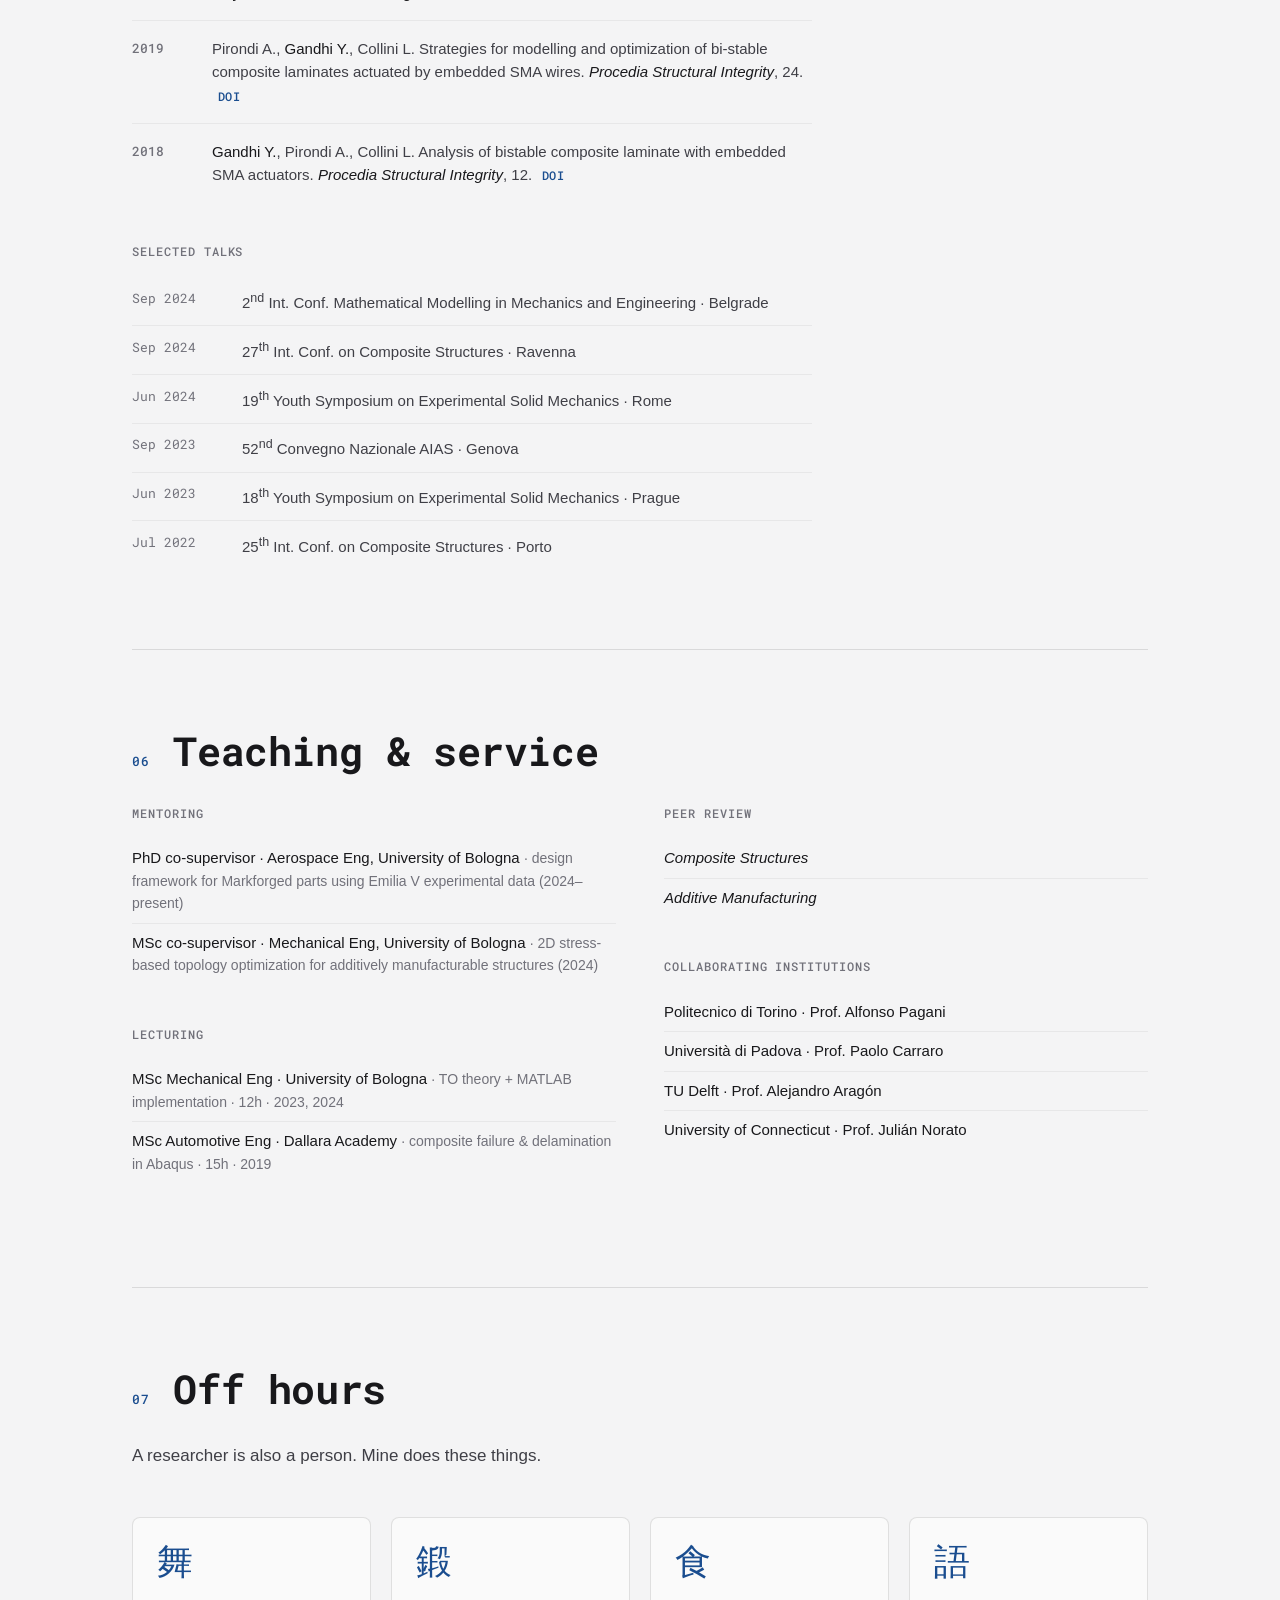
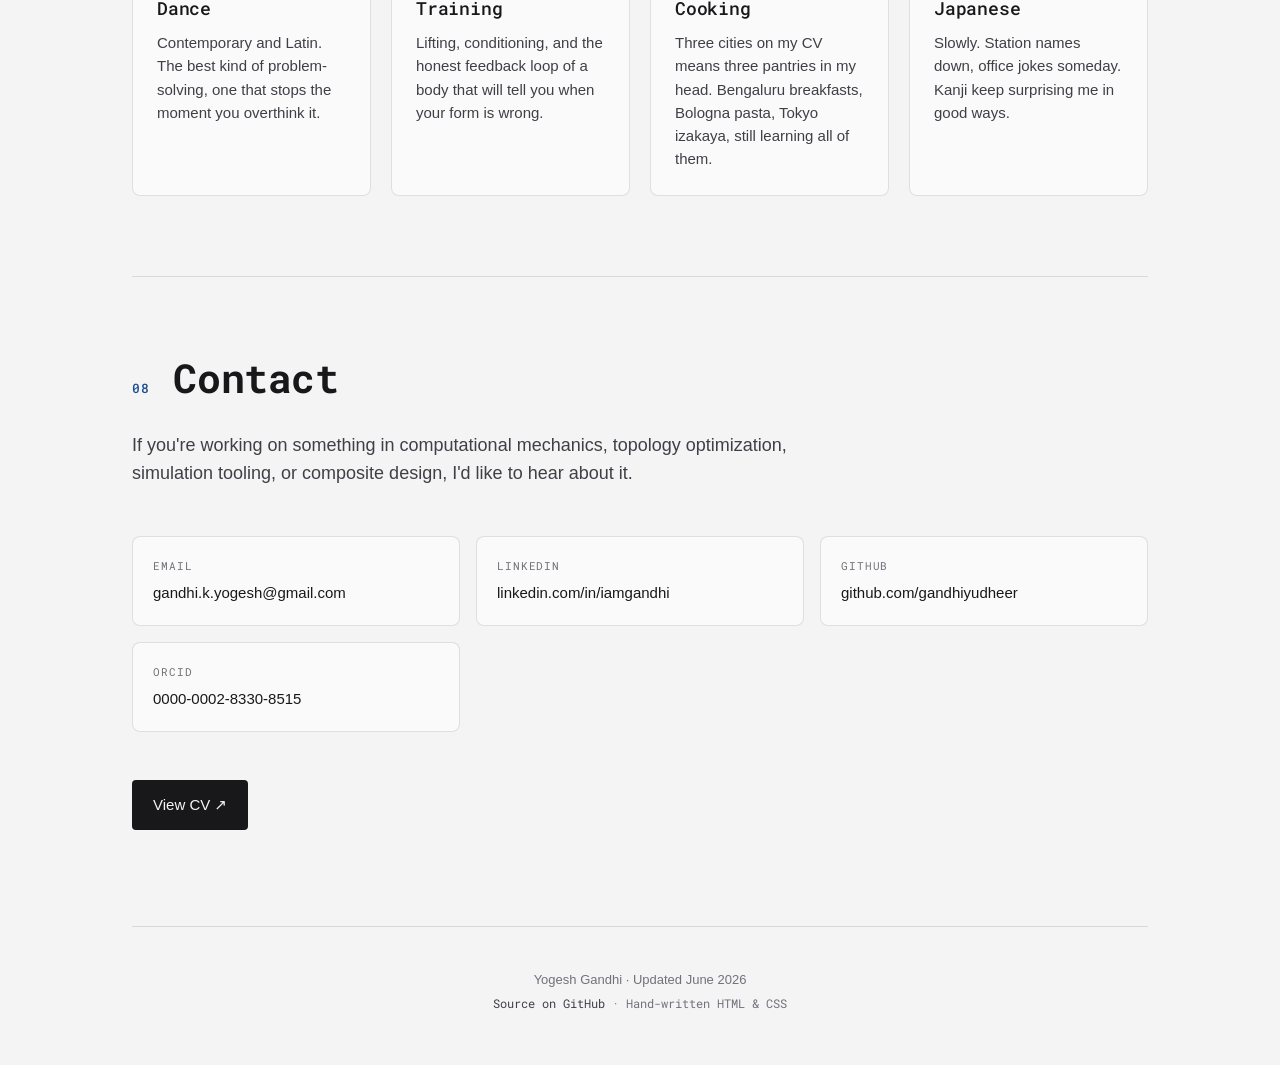
==== commit 223cbebf: "Rewrite the geometry card and cut redundancy The Current focus lead card now ties geometry into the " ====
--- a/index.html
+++ b/index.html
@@ -75,9 +75,6 @@
           <p>
             At <strong>Braid Technologies</strong> in Tokyo I build simulation software for automated engineering design. Day to day that means making the simulation fast enough, accurate enough and trustworthy enough that a design tool can rely on it, without an engineer checking every result by hand.
           </p>
-          <p class="about-coda">
-            One idea ties it together for me: <em>geometry</em>. How you describe a shape decides what you can do with it, in design, in analysis and in manufacturing. The longer I do this, the more the interesting problems look geometric underneath.
-          </p>
           <p class="about-coda about-coda-soft">
             What keeps me going: seeing research end up in real cars, building tools that outlast the project they were made for, and the honest truth that most weeks are really just about fixing whatever broke.
           </p>
@@ -107,7 +104,7 @@
           <span class="now-tag">The through-line</span>
           <h3>It usually comes down to geometry</h3>
           <p>
-            The longer I work in computational mechanics, the more geometry seems to be running things underneath. The design problems I have worked on keep turning out to be shape problems. Most of my reading and side projects right now follow that thread.
+            The longer I spend building finite element models, proving them correct and optimizing with them, the more geometry seems to be running things underneath. The design problems keep turning out to be shape problems, and the question I keep coming back to is which ways of describing a shape let you analyse and optimize it without translating between models and losing something each time. Most of my reading and side projects follow that thread.
           </p>
           <div class="pills">
             <span class="pill">Geometry</span>
@@ -119,14 +116,6 @@
 
         <article class="now-card">
           <span class="now-tag">Method</span>
-          <h3>Geometry and CAD to FE integration</h3>
-          <p>
-            Where the geometry description and the analysis model stop being two different things. The question I keep coming back to is which ways of describing a shape let you analyse and optimize it without translating between models and losing something each time.
-          </p>
-        </article>
-
-        <article class="now-card">
-          <span class="now-tag">Method</span>
           <h3>Nonlinear structural mechanics</h3>
           <p>
             How structures behave once linearity stops helping: large rotations, buckling, contact. The modelling choices there decide whether a solver converges on a real answer or just a plausible one.
@@ -145,7 +134,7 @@
           <span class="now-tag">Build</span>
           <h3>Simulation infrastructure</h3>
           <p>
-            Building simulation software other engineers rely on without thinking about it: element formulations, solvers, sensitivities, mesh pipelines, and the verification that keeps them honest. The part I like most is when small, well-made pieces just get used.
+            Building simulation software other engineers rely on without thinking about it: element formulations, solvers, sensitivities, mesh pipelines. The part I like most is when small, well-made pieces just get used.
           </p>
         </article>
 
@@ -198,7 +187,7 @@
             <ul>
               <li>Developed topology- and stress-based design-optimization methods for additively manufactured structural parts, from formulation to production hardware.</li>
               <li>Co-led design, analysis, and 3D printing of parts for the <strong>Emilia V</strong> solar vehicle, winner of the Sasol 2024 Cruiser Challenge.</li>
-              <li>Built a stress-based design framework for 3D-printed <strong>Ferrari 296GTB</strong> mechanism parts, measurably lighter and stiffer, validated against test data.</li>
+              <li>Built a stress-based design framework for 3D-printed <strong>Ferrari 296GTB</strong> mechanism parts.</li>
             </ul>
             <div class="pills">
               <span class="pill">Design optimization</span>
